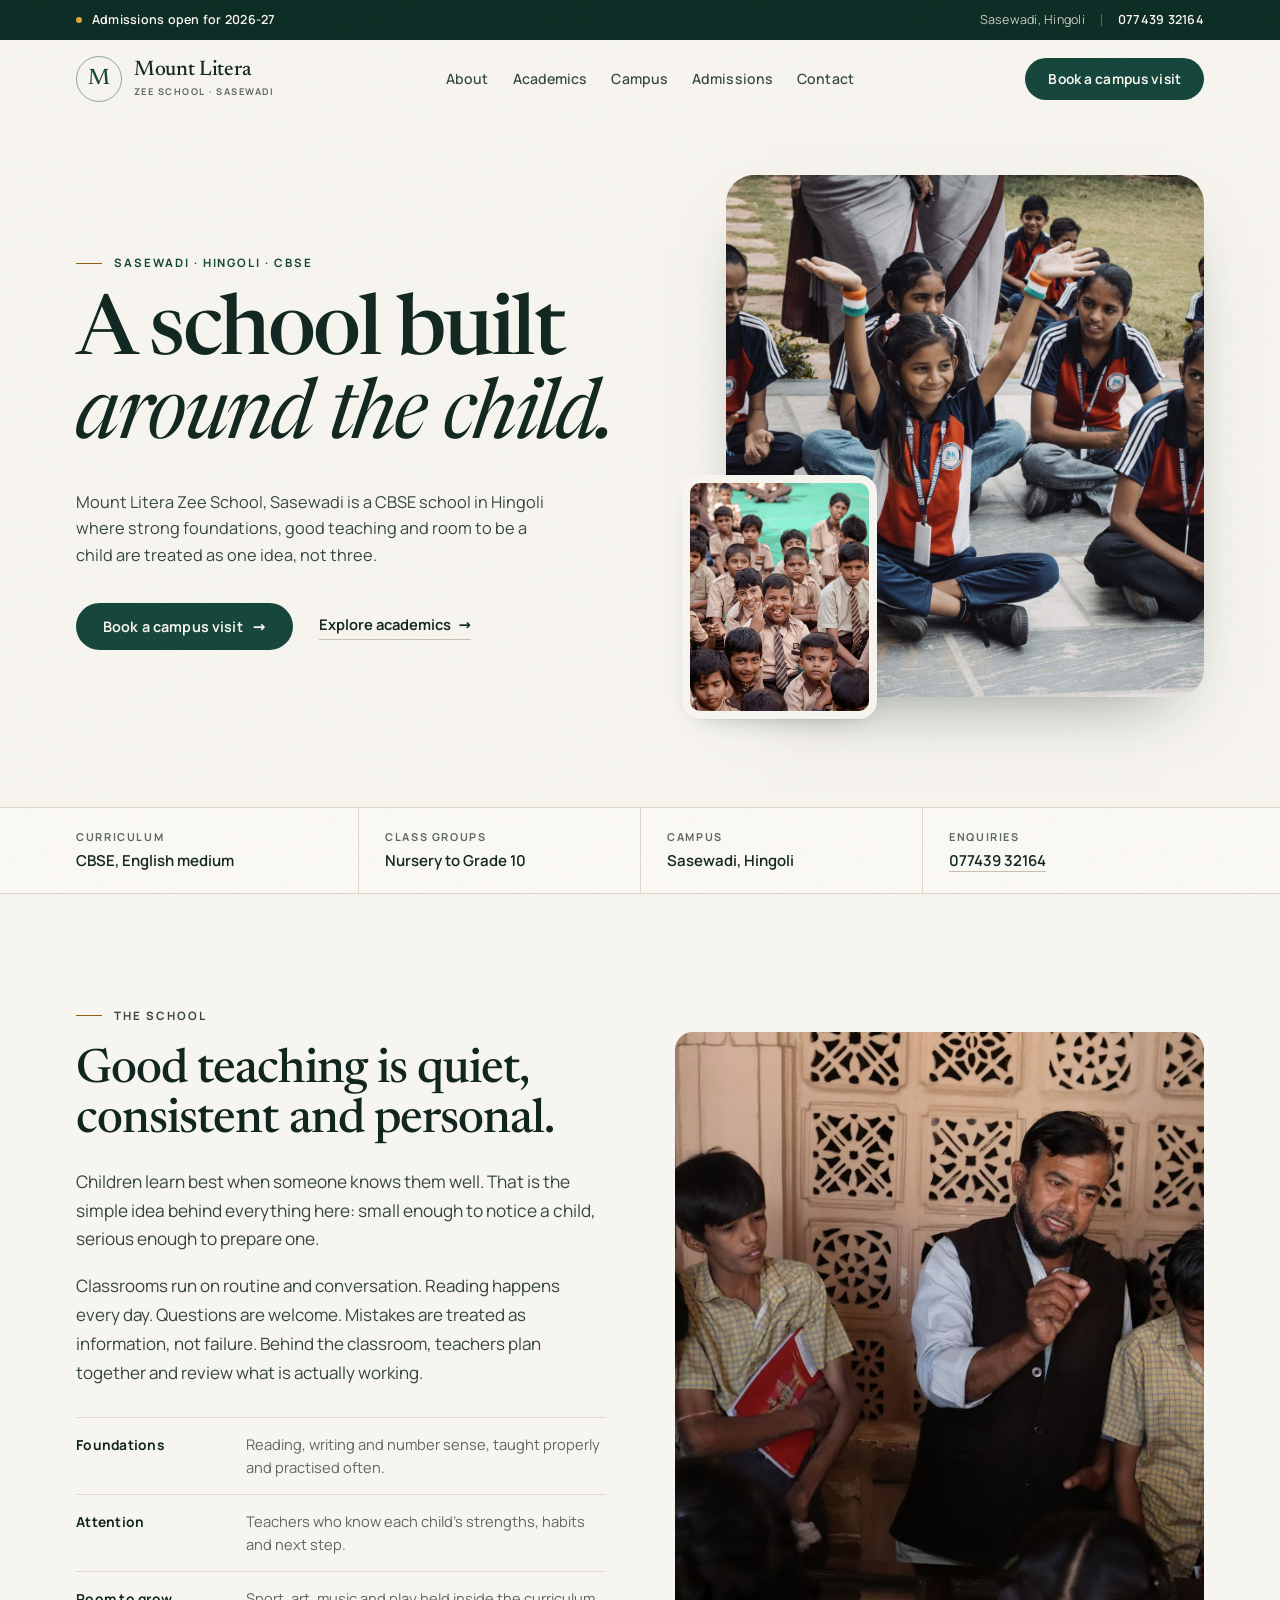
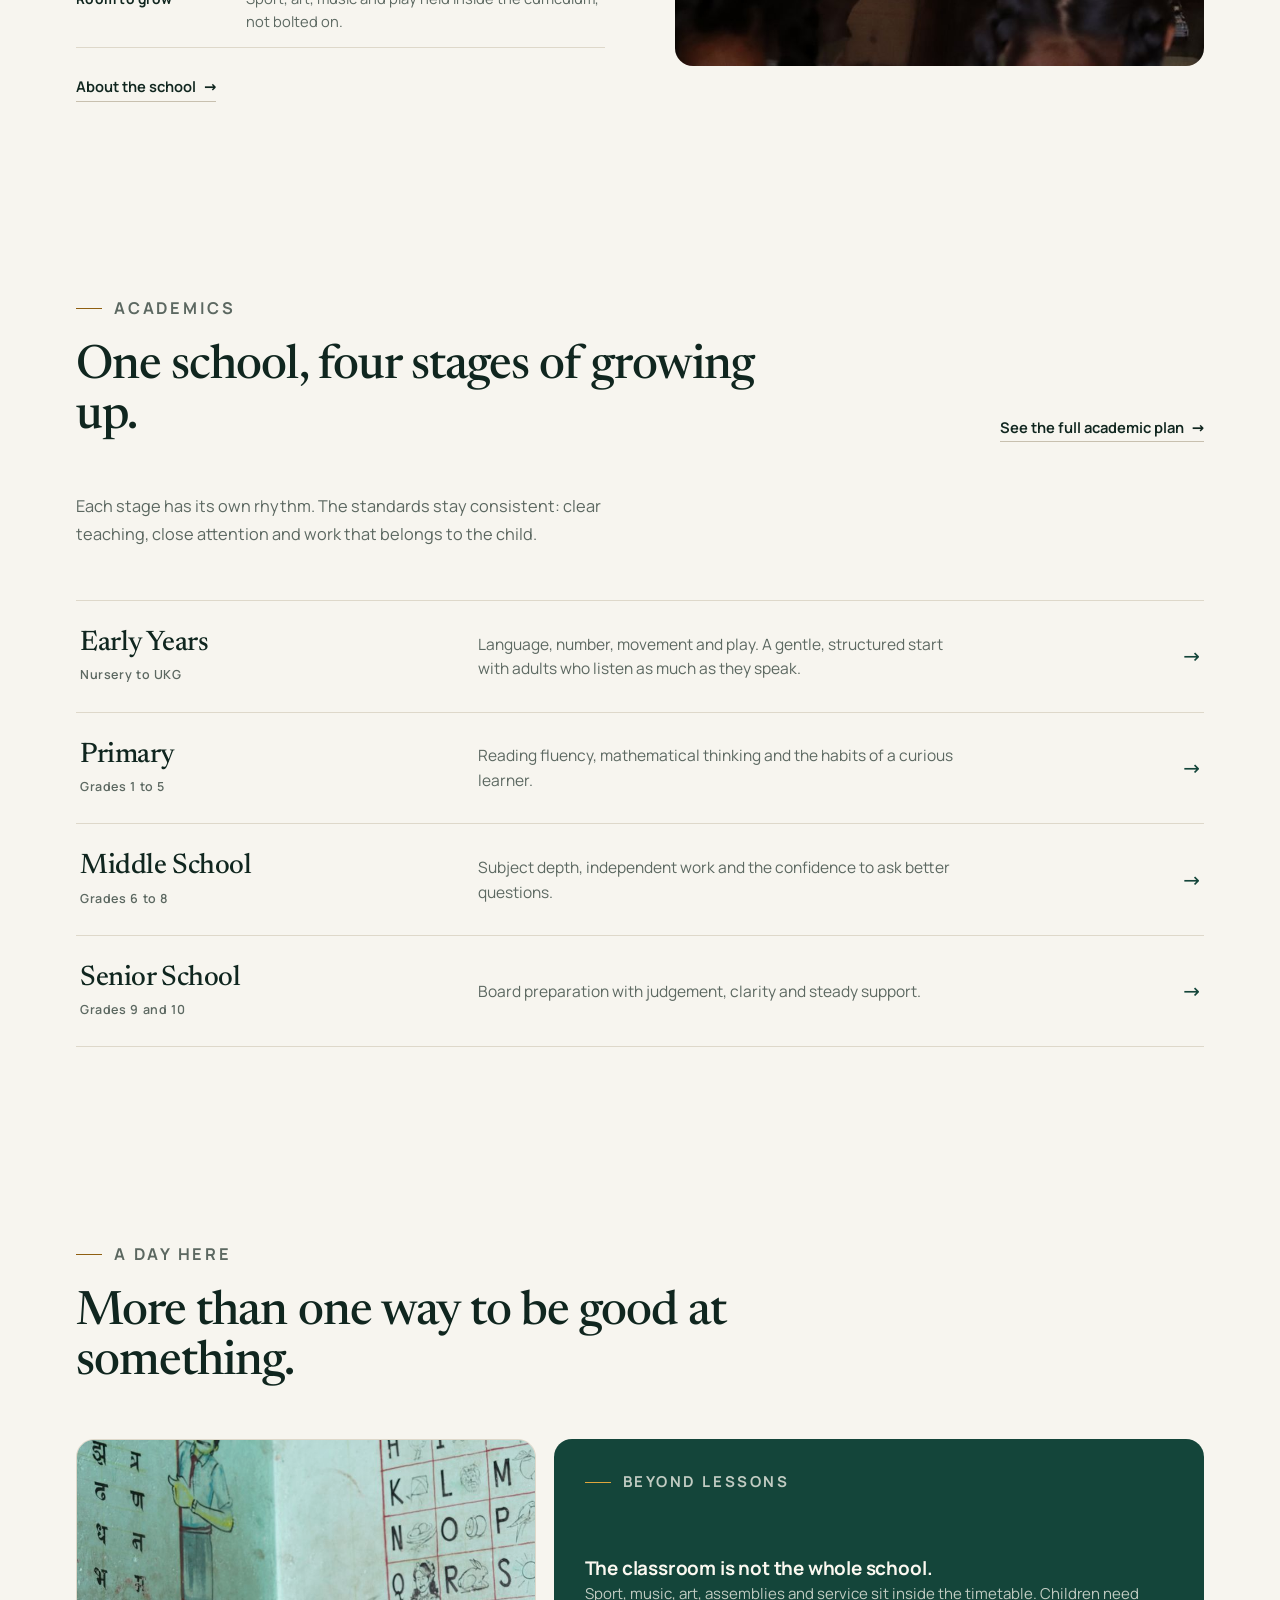
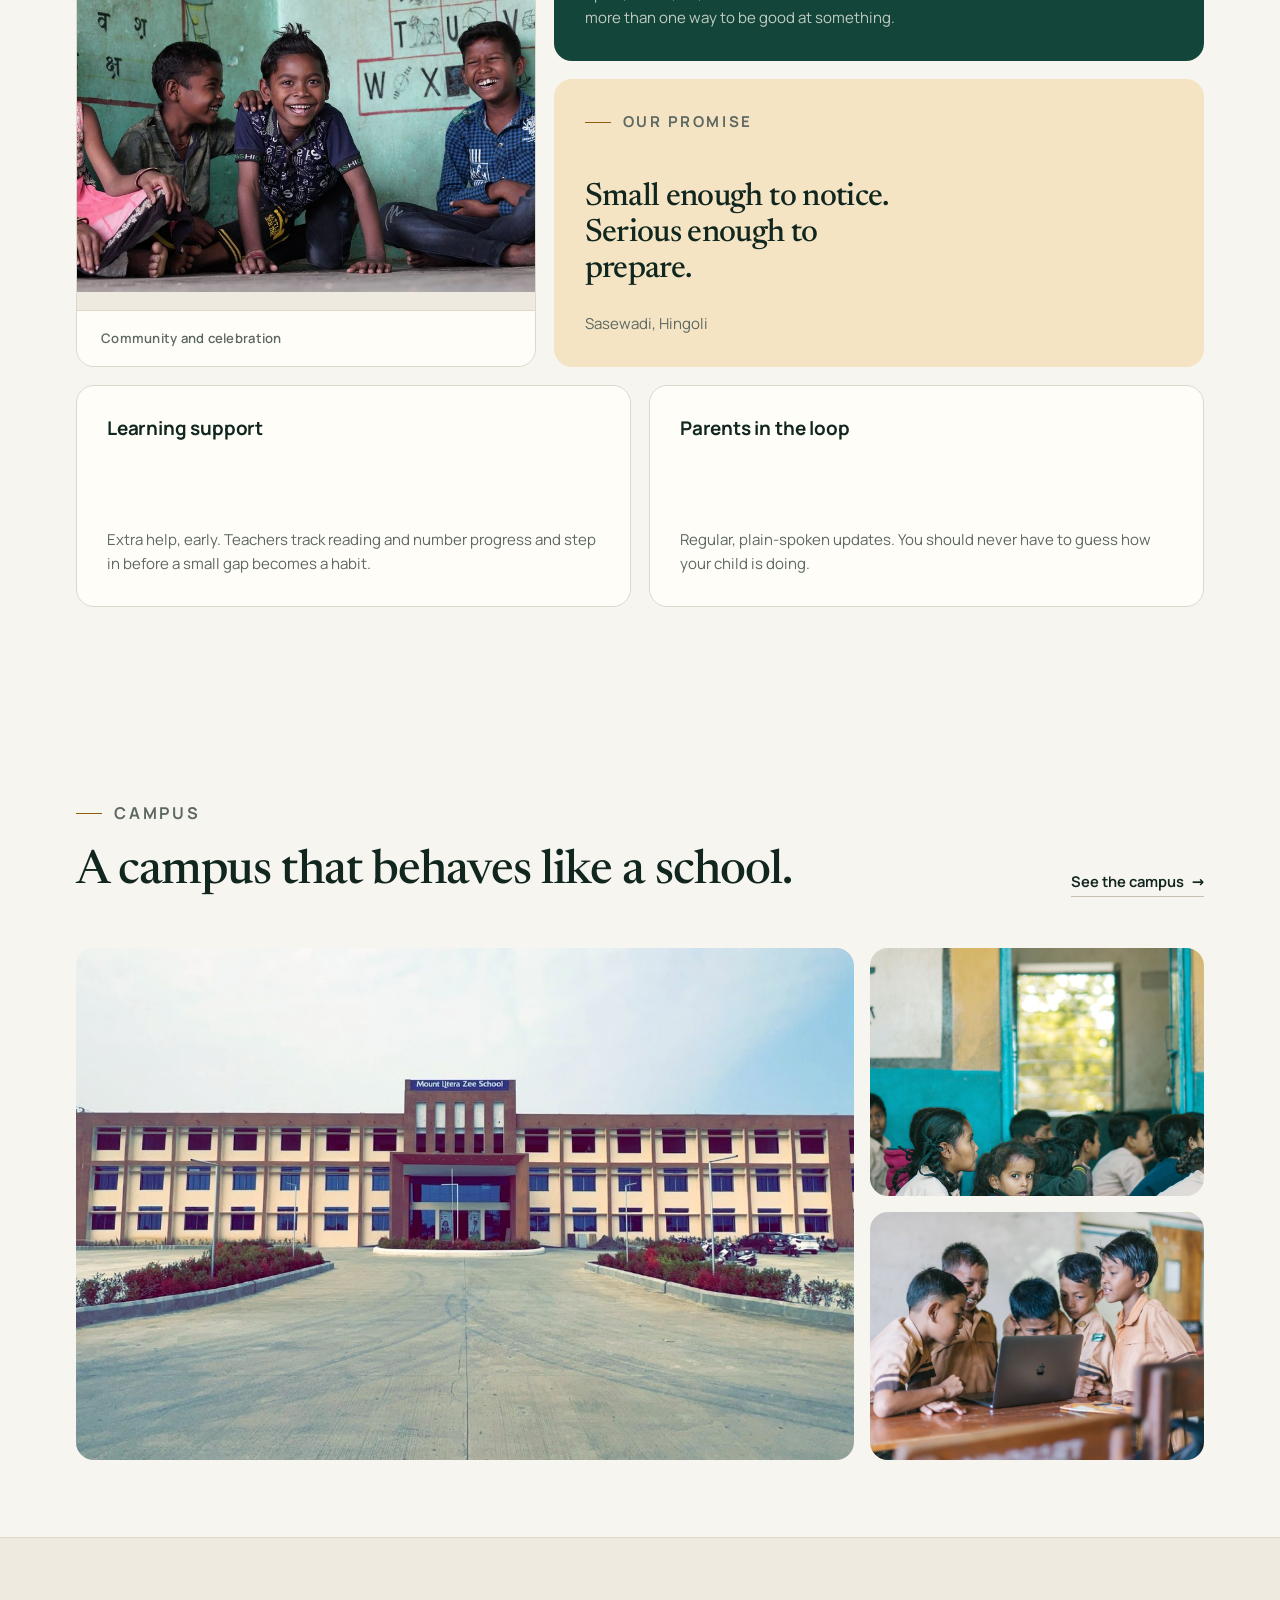
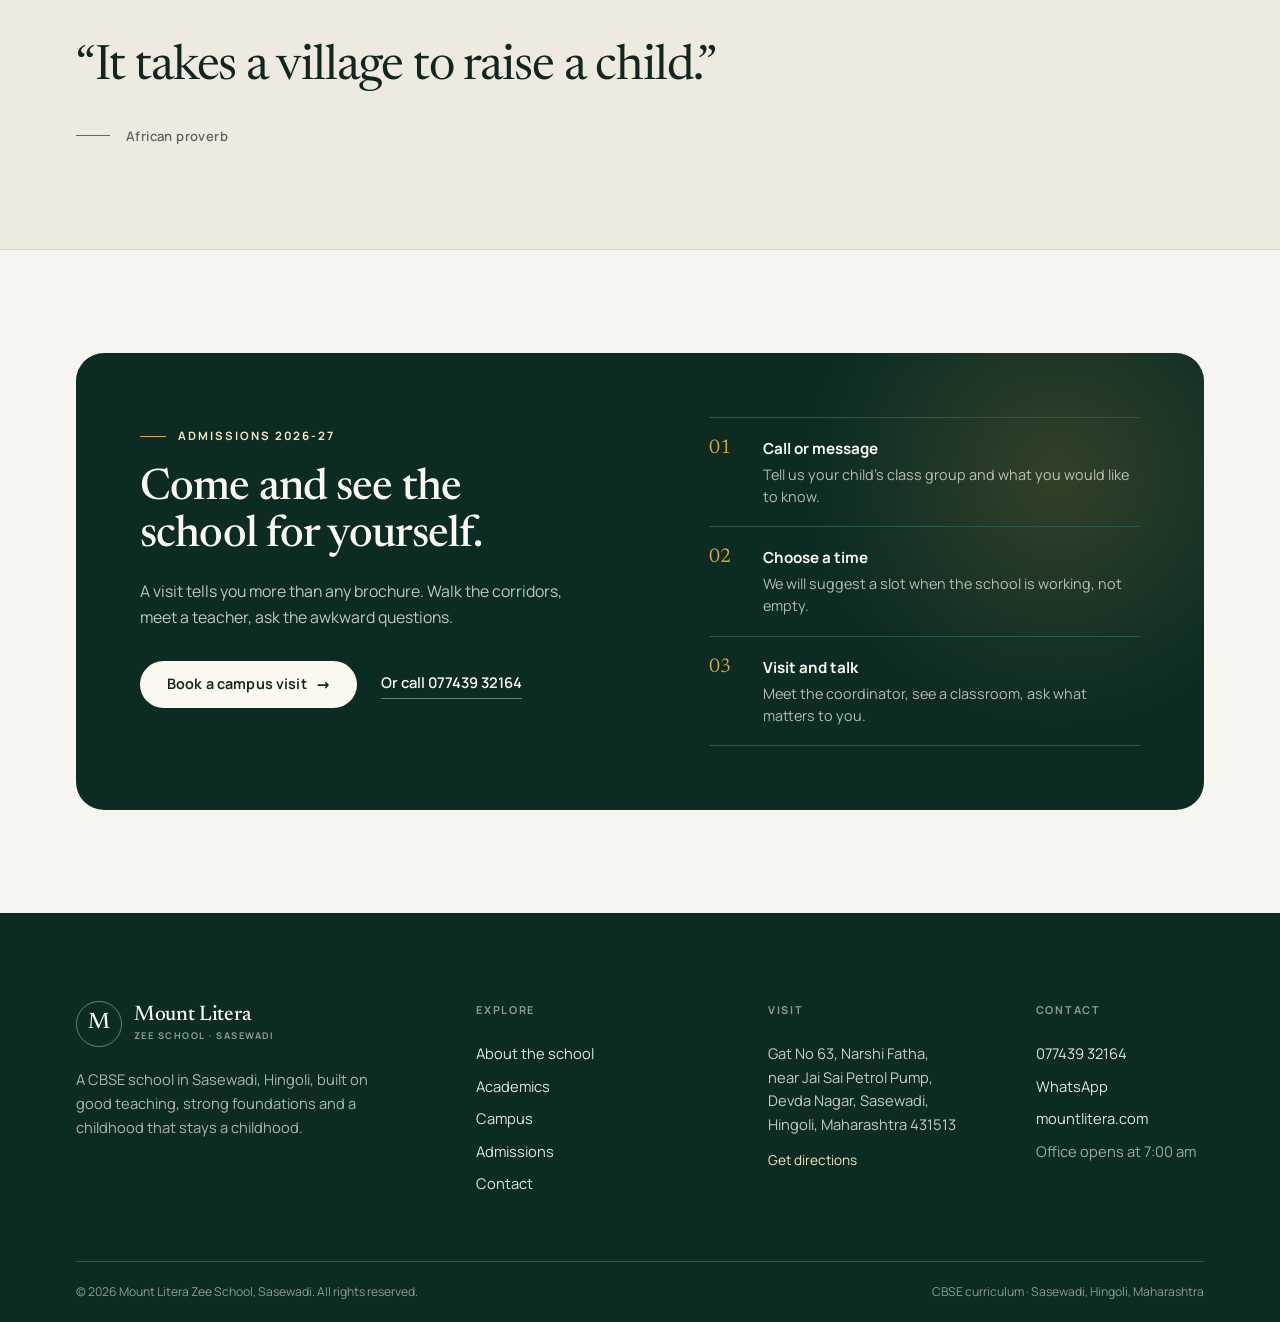
==== index.html @ 4c3ed689 "Mount Litera Zee School Sasewadi website" ====
<!DOCTYPE html>
<html lang="en">
<head>
  <meta charset="utf-8">
  <meta name="viewport" content="width=device-width, initial-scale=1">
  <title>Mount Litera Zee School, Sasewadi | CBSE School in Hingoli</title>
  <meta name="description" content="Mount Litera Zee School, Sasewadi is a CBSE school in Hingoli, Maharashtra. Strong foundations, thoughtful teaching and a childhood with room to breathe. Admissions open for 2026-27.">
  <meta name="theme-color" content="#14453a">
  <meta name="color-scheme" content="light">
  <meta property="og:type" content="website">
  <meta property="og:locale" content="en_IN">
  <meta property="og:title" content="Mount Litera Zee School, Sasewadi">
  <meta property="og:description" content="A CBSE school in Sasewadi, Hingoli. Strong foundations, thoughtful teaching and room to be a child.">
  <meta property="og:image" content="assets/img/why-girl.jpg">
  <link rel="icon" href="favicon.svg" type="image/svg+xml">
  <link rel="preload" href="assets/fonts/newsreader-roman.woff2" as="font" type="font/woff2" crossorigin>
  <link rel="preload" href="assets/fonts/manrope.woff2" as="font" type="font/woff2" crossorigin>
  <link rel="stylesheet" href="assets/css/styles.css">
  <script>document.documentElement.classList.add("js");</script>
  <script type="application/ld+json">
  {
    "@context": "https://schema.org",
    "@type": "School",
    "name": "Mount Litera Zee School, Sasewadi",
    "description": "A CBSE school in Sasewadi, Hingoli, Maharashtra, offering early years to Grade 10.",
    "url": "https://mountlitera.com",
    "telephone": "+91-77439-32164",
    "image": "assets/img/why-girl.jpg",
    "address": {
      "@type": "PostalAddress",
      "streetAddress": "Gat No 63, Narshi Fatha, near Jai Sai Petrol Pump, Devda Nagar, Mohalla Paltan, Siddharth Nagar",
      "addressLocality": "Sasewadi",
      "addressRegion": "Maharashtra",
      "postalCode": "431513",
      "addressCountry": "IN"
    },
    "areaServed": "Hingoli, Maharashtra",
    "sameAs": "https://mountlitera.com"
  }
  </script>
</head>
<body>
  <a class="skip-link" href="#main">Skip to content</a>

  <div class="topbar">
    <div class="container topbar__inner">
      <p class="topbar__note">Admissions open for 2026-27</p>
      <div class="topbar__links">
        <span>Sasewadi, Hingoli</span>
        <span class="topbar__sep" aria-hidden="true"></span>
        <a href="tel:+917743932164">077439 32164</a>
      </div>
    </div>
  </div>

  <div class="header-sentinel" aria-hidden="true"></div>

  <header class="site-header">
    <div class="container header__inner">
      <a class="brand" href="index.html" aria-label="Mount Litera Zee School, Sasewadi, home">
        <span class="brand__mark" aria-hidden="true">M</span>
        <span class="brand__text">
          <span class="brand__name">Mount Litera</span>
          <span class="brand__sub">Zee School · Sasewadi</span>
        </span>
      </a>

      <nav class="site-nav" id="site-nav" aria-label="Primary">
        <ul class="nav-list">
          <li><a class="nav-link" href="about.html">About</a></li>
          <li><a class="nav-link" href="academics.html">Academics</a></li>
          <li><a class="nav-link" href="campus.html">Campus</a></li>
          <li><a class="nav-link" href="admissions.html">Admissions</a></li>
          <li><a class="nav-link" href="contact.html">Contact</a></li>
        </ul>
        <div class="nav-extra">
          <p class="nav-extra__label">Admissions</p>
          <a class="nav-extra__phone" href="tel:+917743932164">077439 32164</a>
          <a class="btn btn--primary nav-extra__cta" href="admissions.html">Book a campus visit</a>
        </div>
      </nav>

      <div class="header__actions">
        <a class="btn btn--primary header__cta" href="admissions.html">Book a campus visit</a>
        <button class="nav-toggle" type="button" aria-expanded="false" aria-controls="site-nav" aria-label="Open menu">
          <span></span>
          <span></span>
        </button>
      </div>
    </div>
  </header>

  <main id="main">
    <section class="hero">
      <div class="container hero__grid">
        <div class="hero__copy">
          <p class="eyebrow">Sasewadi · Hingoli · CBSE</p>
          <h1 class="hero__title">A school built <em>around the child.</em></h1>
          <p class="hero__lede">Mount Litera Zee School, Sasewadi is a CBSE school in Hingoli where strong foundations, good teaching and room to be a child are treated as one idea, not three.</p>
          <div class="hero__actions">
            <a class="btn btn--primary" href="admissions.html">Book a campus visit <span class="arrow" aria-hidden="true">&#8594;</span></a>
            <a class="link-arrow" href="academics.html">Explore academics <span aria-hidden="true">&#8594;</span></a>
          </div>
        </div>

        <div class="hero__visual">
          <div class="hero__frame">
            <img src="assets/img/why-girl.jpg" width="1200" height="1200" alt="A young student smiling in a classroom" fetchpriority="high">
          </div>
          <div class="hero__inset">
            <img src="assets/img/hero-children.jpg" width="1400" height="2100" alt="Children working together at a table" fetchpriority="high">
          </div>
        </div>
      </div>
    </section>

    <section class="facts" aria-label="School at a glance">
      <div class="container">
        <div class="facts__grid">
          <div class="fact">
            <p class="fact__label">Curriculum</p>
            <p class="fact__value">CBSE, English medium</p>
          </div>
          <div class="fact">
            <p class="fact__label">Class groups</p>
            <p class="fact__value">Nursery to Grade 10</p>
          </div>
          <div class="fact">
            <p class="fact__label">Campus</p>
            <p class="fact__value">Sasewadi, Hingoli</p>
          </div>
          <div class="fact">
            <p class="fact__label">Enquiries</p>
            <p class="fact__value"><a href="tel:+917743932164">077439 32164</a></p>
          </div>
        </div>
      </div>
    </section>

    <section class="section">
      <div class="container split">
        <div class="split__body reveal">
          <p class="eyebrow">The school</p>
          <h2 class="h2">Good teaching is quiet, consistent and personal.</h2>
          <p class="lead">Children learn best when someone knows them well. That is the simple idea behind everything here: small enough to notice a child, serious enough to prepare one.</p>
          <p>Classrooms run on routine and conversation. Reading happens every day. Questions are welcome. Mistakes are treated as information, not failure. Behind the classroom, teachers plan together and review what is actually working.</p>

          <ul class="principles">
            <li>
              <span>Foundations</span>
              <p>Reading, writing and number sense, taught properly and practised often.</p>
            </li>
            <li>
              <span>Attention</span>
              <p>Teachers who know each child's strengths, habits and next step.</p>
            </li>
            <li>
              <span>Room to grow</span>
              <p>Sport, art, music and play held inside the curriculum, not bolted on.</p>
            </li>
          </ul>

          <a class="link-arrow" href="about.html">About the school <span aria-hidden="true">&#8594;</span></a>
        </div>

        <figure class="media media--tall reveal" style="--reveal-delay:100ms">
          <img src="assets/img/about-teacher.jpg" width="1400" height="933" alt="A teacher guiding a group of young children" loading="lazy">
        </figure>
      </div>
    </section>

    <section class="section section--tight">
      <div class="container">
        <div class="section-head section-head--row reveal">
          <div>
            <p class="eyebrow">Academics</p>
            <h2 class="h2">One school, four stages of growing up.</h2>
          </div>
          <a class="link-arrow" href="academics.html">See the full academic plan <span aria-hidden="true">&#8594;</span></a>
        </div>

        <div class="section-head reveal">
          <p>Each stage has its own rhythm. The standards stay consistent: clear teaching, close attention and work that belongs to the child.</p>
        </div>

        <div class="programmes">
          <a class="programme reveal" href="academics.html#early-years">
            <div class="programme__head">
              <h3>Early Years</h3>
              <p class="programme__meta">Nursery to UKG</p>
            </div>
            <p class="programme__desc">Language, number, movement and play. A gentle, structured start with adults who listen as much as they speak.</p>
            <span class="programme__arrow" aria-hidden="true">&#8594;</span>
          </a>

          <a class="programme reveal" href="academics.html#primary">
            <div class="programme__head">
              <h3>Primary</h3>
              <p class="programme__meta">Grades 1 to 5</p>
            </div>
            <p class="programme__desc">Reading fluency, mathematical thinking and the habits of a curious learner.</p>
            <span class="programme__arrow" aria-hidden="true">&#8594;</span>
          </a>

          <a class="programme reveal" href="academics.html#middle">
            <div class="programme__head">
              <h3>Middle School</h3>
              <p class="programme__meta">Grades 6 to 8</p>
            </div>
            <p class="programme__desc">Subject depth, independent work and the confidence to ask better questions.</p>
            <span class="programme__arrow" aria-hidden="true">&#8594;</span>
          </a>

          <a class="programme reveal" href="academics.html#senior">
            <div class="programme__head">
              <h3>Senior School</h3>
              <p class="programme__meta">Grades 9 and 10</p>
            </div>
            <p class="programme__desc">Board preparation with judgement, clarity and steady support.</p>
            <span class="programme__arrow" aria-hidden="true">&#8594;</span>
          </a>
        </div>
      </div>
    </section>

    <section class="section">
      <div class="container">
        <div class="section-head section-head--row reveal">
          <div>
            <p class="eyebrow">A day here</p>
            <h2 class="h2">More than one way to be good at something.</h2>
          </div>
        </div>

        <div class="bento">
          <figure class="bento__tile bento__tile--image reveal">
            <img src="assets/img/community.jpg" width="1200" height="800" alt="Children taking part in a school celebration" loading="lazy">
            <figcaption>Community and celebration</figcaption>
          </figure>

          <div class="bento__tile bento__tile--dark reveal" style="--reveal-delay:80ms">
            <p class="eyebrow eyebrow--light">Beyond lessons</p>
            <div>
              <h3>The classroom is not the whole school.</h3>
              <p>Sport, music, art, assemblies and service sit inside the timetable. Children need more than one way to be good at something.</p>
            </div>
          </div>

          <div class="bento__tile bento__tile--accent reveal">
            <p class="eyebrow">Our promise</p>
            <p class="bento__statement">Small enough to notice. Serious enough to prepare.</p>
            <p class="muted">Sasewadi, Hingoli</p>
          </div>

          <div class="bento__tile bento__tile--half reveal">
            <h3>Learning support</h3>
            <p>Extra help, early. Teachers track reading and number progress and step in before a small gap becomes a habit.</p>
          </div>

          <div class="bento__tile bento__tile--half reveal" style="--reveal-delay:80ms">
            <h3>Parents in the loop</h3>
            <p>Regular, plain-spoken updates. You should never have to guess how your child is doing.</p>
          </div>
        </div>
      </div>
    </section>

    <section class="section section--tight">
      <div class="container">
        <div class="section-head section-head--row reveal">
          <div>
            <p class="eyebrow">Campus</p>
            <h2 class="h2">A campus that behaves like a school.</h2>
          </div>
          <a class="link-arrow" href="campus.html">See the campus <span aria-hidden="true">&#8594;</span></a>
        </div>

        <div class="campus-grid reveal">
          <figure class="campus-grid__main">
            <img src="assets/img/school-building.jpg" width="1600" height="780" alt="The Mount Litera Zee School building and buses in Sasewadi" loading="lazy" style="object-position: 50% 42%">
          </figure>
          <div class="campus-grid__side">
            <figure>
              <img src="assets/img/early-years.jpg" width="1200" height="1800" alt="Young children playing with building blocks" loading="lazy">
            </figure>
            <figure>
              <img src="assets/img/campus-digital.jpg" width="1000" height="698" alt="A student working at a computer in a classroom" loading="lazy">
            </figure>
          </div>
        </div>
      </div>
    </section>

    <section class="quote-band">
      <div class="container reveal">
        <blockquote>
          <p>It takes a village to raise a child.</p>
          <footer>African proverb</footer>
        </blockquote>
      </div>
    </section>

    <section class="section">
      <div class="container">
        <div class="cta-panel reveal">
          <div class="cta-panel__copy">
            <p class="eyebrow eyebrow--light">Admissions 2026-27</p>
            <h2>Come and see the school for yourself.</h2>
            <p>A visit tells you more than any brochure. Walk the corridors, meet a teacher, ask the awkward questions.</p>
            <div class="cta-panel__actions">
              <a class="btn btn--light" href="admissions.html">Book a campus visit <span class="arrow" aria-hidden="true">&#8594;</span></a>
              <a class="cta-phone" href="tel:+917743932164">Or call 077439 32164</a>
            </div>
          </div>

          <ol class="cta-steps">
            <li>
              <span class="cta-steps__num" aria-hidden="true">01</span>
              <div>
                <span class="cta-steps__title">Call or message</span>
                <p>Tell us your child's class group and what you would like to know.</p>
              </div>
            </li>
            <li>
              <span class="cta-steps__num" aria-hidden="true">02</span>
              <div>
                <span class="cta-steps__title">Choose a time</span>
                <p>We will suggest a slot when the school is working, not empty.</p>
              </div>
            </li>
            <li>
              <span class="cta-steps__num" aria-hidden="true">03</span>
              <div>
                <span class="cta-steps__title">Visit and talk</span>
                <p>Meet the coordinator, see a classroom, ask what matters to you.</p>
              </div>
            </li>
          </ol>
        </div>
      </div>
    </section>
  </main>

  <footer class="site-footer">
    <div class="container">
      <div class="footer__grid">
        <div class="footer__brand">
          <a class="brand" href="index.html" aria-label="Mount Litera Zee School, Sasewadi, home">
            <span class="brand__mark" aria-hidden="true">M</span>
            <span class="brand__text">
              <span class="brand__name">Mount Litera</span>
              <span class="brand__sub">Zee School · Sasewadi</span>
            </span>
          </a>
          <p>A CBSE school in Sasewadi, Hingoli, built on good teaching, strong foundations and a childhood that stays a childhood.</p>
        </div>

        <div class="footer__col">
          <h2 class="footer__title">Explore</h2>
          <a href="about.html">About the school</a>
          <a href="academics.html">Academics</a>
          <a href="campus.html">Campus</a>
          <a href="admissions.html">Admissions</a>
          <a href="contact.html">Contact</a>
        </div>

        <div class="footer__col">
          <h2 class="footer__title">Visit</h2>
          <address>Gat No 63, Narshi Fatha,<br>near Jai Sai Petrol Pump,<br>Devda Nagar, Sasewadi,<br>Hingoli, Maharashtra 431513</address>
          <a class="footer__address-link" href="https://www.google.com/maps/dir/?api=1&amp;destination=Mount+Litera+Zee+School+Sasewadi+Hingoli" target="_blank" rel="noopener">Get directions</a>
        </div>

        <div class="footer__col">
          <h2 class="footer__title">Contact</h2>
          <a href="tel:+917743932164">077439 32164</a>
          <a href="https://wa.me/917743932164" target="_blank" rel="noopener">WhatsApp</a>
          <a href="https://mountlitera.com" target="_blank" rel="noopener">mountlitera.com</a>
          <p>Office opens at 7:00 am</p>
        </div>
      </div>

      <div class="footer__bottom">
        <p>&copy; <span data-year>2026</span> Mount Litera Zee School, Sasewadi. All rights reserved.</p>
        <p>CBSE curriculum · Sasewadi, Hingoli, Maharashtra</p>
      </div>
    </div>
  </footer>

  <script src="assets/js/main.js" defer></script>
</body>
</html>
---- assets/css/styles.css ----
/* ==========================================================================
   Mount Litera Zee School, Sasewadi
   Editorial academic design system
   --------------------------------------------------------------------------
   Radius scale: cards 18px, large panels 28px, inputs 12px, buttons pill.
   One accent: marigold. One theme: warm paper light.
   ========================================================================== */

@font-face {
  font-family: "Newsreader";
  src: url("../fonts/newsreader-roman.woff2") format("woff2");
  font-weight: 300 700;
  font-style: normal;
  font-display: swap;
}

@font-face {
  font-family: "Newsreader";
  src: url("../fonts/newsreader-italic.woff2") format("woff2");
  font-weight: 300 600;
  font-style: italic;
  font-display: swap;
}

@font-face {
  font-family: "Manrope";
  src: url("../fonts/manrope.woff2") format("woff2");
  font-weight: 300 800;
  font-style: normal;
  font-display: swap;
}

/* --------------------------------------------------------------------------
   Tokens
   -------------------------------------------------------------------------- */

:root {
  --paper: #f7f5ef;
  --paper-2: #efeae0;
  --surface: #fffdf8;
  --cream: #fbf8f0;

  --ink: #10261f;
  --ink-2: #34463f;
  --muted: #5c6861;

  --green: #14453a;
  --green-deep: #0b2b23;
  --green-line: #2b574b;

  --accent: #e0a63c;
  --accent-deep: #8f5f11;
  --accent-soft: #f4e4c3;

  --line: #ded8ca;
  --line-strong: #c8c0af;

  --radius: 18px;
  --radius-lg: 28px;
  --radius-sm: 12px;

  --max: 1240px;
  --gutter: clamp(20px, 4.6vw, 56px);

  --shadow-sm: 0 1px 2px rgba(16, 38, 31, 0.05), 0 10px 28px -18px rgba(16, 38, 31, 0.4);
  --shadow-md: 0 30px 70px -38px rgba(16, 38, 31, 0.55);

  --ease: cubic-bezier(0.16, 1, 0.3, 1);
  --font-display: "Newsreader", Georgia, "Times New Roman", serif;
  --font-sans: "Manrope", "Segoe UI", system-ui, -apple-system, sans-serif;
}

/* --------------------------------------------------------------------------
   Base
   -------------------------------------------------------------------------- */

*,
*::before,
*::after {
  box-sizing: border-box;
}

html {
  scroll-behavior: smooth;
  -webkit-text-size-adjust: 100%;
}

body {
  margin: 0;
  background: var(--paper);
  color: var(--ink);
  font-family: var(--font-sans);
  font-size: 1.0625rem;
  font-weight: 400;
  line-height: 1.7;
  -webkit-font-smoothing: antialiased;
  text-rendering: optimizeLegibility;
}

body::after {
  content: "";
  position: fixed;
  inset: 0;
  z-index: 200;
  pointer-events: none;
  opacity: 0.035;
  background-image: url("data:image/svg+xml,%3Csvg xmlns='http://www.w3.org/2000/svg' width='180' height='180'%3E%3Cfilter id='n'%3E%3CfeTurbulence type='fractalNoise' baseFrequency='0.82' numOctaves='3' stitchTiles='stitch'/%3E%3C/filter%3E%3Crect width='100%25' height='100%25' filter='url(%23n)'/%3E%3C/svg%3E");
}

img {
  display: block;
  max-width: 100%;
  height: auto;
}

a {
  color: inherit;
  text-decoration: none;
}

button,
input,
select,
textarea {
  font: inherit;
  color: inherit;
}

button {
  cursor: pointer;
}

h1,
h2,
h3,
h4,
p,
figure,
blockquote,
dl,
dd {
  margin: 0;
}

ul,
ol {
  margin: 0;
  padding: 0;
}

ul {
  list-style: none;
}

address {
  font-style: normal;
}

::selection {
  background: var(--accent);
  color: var(--ink);
}

:focus-visible {
  outline: 2px solid var(--accent-deep);
  outline-offset: 3px;
  border-radius: 2px;
}

.skip-link {
  position: fixed;
  top: 12px;
  left: 12px;
  z-index: 300;
  transform: translateY(-200%);
  padding: 12px 18px;
  border-radius: 999px;
  background: var(--ink);
  color: var(--cream);
  font-size: 0.9rem;
  font-weight: 600;
}

.skip-link:focus {
  transform: translateY(0);
}

.sr-only {
  position: absolute;
  width: 1px;
  height: 1px;
  padding: 0;
  margin: -1px;
  overflow: hidden;
  clip: rect(0, 0, 0, 0);
  white-space: nowrap;
  border: 0;
}

/* --------------------------------------------------------------------------
   Layout
   -------------------------------------------------------------------------- */

.container {
  width: 100%;
  max-width: var(--max);
  margin-inline: auto;
  padding-inline: var(--gutter);
}

.section {
  padding-block: clamp(64px, 8vw, 112px);
}

.section--tight {
  padding-block: clamp(48px, 6vw, 84px);
}

.section--topless {
  padding-top: 0;
}

.rule {
  border: 0;
  border-top: 1px solid var(--line);
  margin: 0;
}

/* --------------------------------------------------------------------------
   Type
   -------------------------------------------------------------------------- */

.eyebrow {
  display: inline-flex;
  align-items: center;
  gap: 12px;
  margin-bottom: 22px;
  color: var(--green);
  font-size: 0.72rem;
  font-weight: 700;
  letter-spacing: 0.17em;
  line-height: 1.4;
  text-transform: uppercase;
}

.eyebrow::before {
  content: "";
  width: 26px;
  height: 1px;
  background: var(--accent-deep);
}

.eyebrow--light {
  color: var(--accent-soft);
}

.eyebrow--light::before {
  background: var(--accent);
}

.h2,
.section-head h2 {
  font-family: var(--font-display);
  font-size: clamp(2.1rem, 3.7vw, 3.3rem);
  font-weight: 500;
  letter-spacing: -0.02em;
  line-height: 1.06;
}

.section-head {
  max-width: 760px;
  margin-bottom: clamp(32px, 4vw, 52px);
}

.section-head p {
  margin-top: 16px;
  max-width: 58ch;
  color: var(--muted);
  font-size: 1.02rem;
}

.section-head--row {
  display: flex;
  align-items: flex-end;
  justify-content: space-between;
  gap: 32px;
  max-width: none;
}

.section-head--row > div {
  max-width: 720px;
}

.lead {
  color: var(--ink-2);
  font-size: clamp(1.06rem, 1.35vw, 1.18rem);
  line-height: 1.65;
}

.muted {
  color: var(--muted);
}

.prose p + p {
  margin-top: 18px;
}

.prose {
  max-width: 66ch;
  color: var(--ink-2);
}

.prose strong {
  color: var(--ink);
}

/* --------------------------------------------------------------------------
   Buttons and links
   -------------------------------------------------------------------------- */

.btn {
  display: inline-flex;
  align-items: center;
  justify-content: center;
  gap: 10px;
  padding: 15px 26px;
  border: 1px solid transparent;
  border-radius: 999px;
  background: transparent;
  font-size: 0.9rem;
  font-weight: 650;
  line-height: 1;
  letter-spacing: 0.01em;
  white-space: nowrap;
  transition: background-color 0.25s var(--ease), color 0.25s var(--ease),
    border-color 0.25s var(--ease), transform 0.25s var(--ease);
}

.btn .arrow {
  display: inline-block;
  font-size: 1.05em;
  line-height: 1;
  transition: transform 0.3s var(--ease);
}

.btn:hover .arrow {
  transform: translateX(4px);
}

.btn--primary {
  background: var(--green);
  color: var(--cream);
}

.btn--primary:hover {
  background: var(--green-deep);
  transform: translateY(-2px);
}

.btn--primary:active {
  transform: translateY(0) scale(0.985);
}

.btn--light {
  background: var(--cream);
  color: var(--ink);
}

.btn--light:hover {
  background: var(--accent-soft);
  transform: translateY(-2px);
}

.btn--outline {
  border-color: var(--line-strong);
  color: var(--ink);
}

.btn--outline:hover {
  border-color: var(--green);
  background: rgba(20, 69, 58, 0.04);
}

.link-arrow {
  display: inline-flex;
  align-items: center;
  gap: 8px;
  padding-bottom: 4px;
  border-bottom: 1px solid var(--line-strong);
  color: var(--ink);
  font-size: 0.92rem;
  font-weight: 650;
  line-height: 1.4;
  transition: border-color 0.25s var(--ease), color 0.25s var(--ease);
}

.link-arrow span {
  transition: transform 0.3s var(--ease);
}

.link-arrow:hover {
  border-color: var(--green);
  color: var(--green);
}

.link-arrow:hover span {
  transform: translateX(4px);
}

.link-arrow--light {
  border-color: rgba(251, 248, 240, 0.35);
  color: var(--cream);
}

.link-arrow--light:hover {
  border-color: var(--accent);
  color: var(--cream);
}

/* --------------------------------------------------------------------------
   Top bar
   -------------------------------------------------------------------------- */

.topbar {
  background: var(--green-deep);
  color: var(--cream);
  font-size: 0.78rem;
  letter-spacing: 0.02em;
}

.topbar__inner {
  display: flex;
  align-items: center;
  justify-content: space-between;
  gap: 24px;
  min-height: 40px;
}

.topbar__note {
  display: flex;
  align-items: center;
  gap: 10px;
  font-weight: 600;
}

.topbar__note::before {
  content: "";
  width: 6px;
  height: 6px;
  border-radius: 50%;
  background: var(--accent);
}

.topbar__links {
  display: flex;
  align-items: center;
  gap: 16px;
  color: rgba(251, 248, 240, 0.78);
}

.topbar__links a {
  color: var(--cream);
  font-weight: 600;
  transition: color 0.2s;
}

.topbar__links a:hover {
  color: var(--accent);
}

.topbar__sep {
  width: 1px;
  height: 12px;
  background: rgba(251, 248, 240, 0.3);
}

/* --------------------------------------------------------------------------
   Header and navigation
   -------------------------------------------------------------------------- */

.site-header {
  position: sticky;
  top: 0;
  z-index: 60;
  background: var(--paper);
  border-bottom: 1px solid transparent;
  transition: border-color 0.3s var(--ease), background-color 0.3s var(--ease);
}

.site-header.is-scrolled {
  border-bottom-color: var(--line);
  background: var(--paper);
}

.header__inner {
  display: flex;
  align-items: center;
  justify-content: space-between;
  gap: 24px;
  min-height: 78px;
}

.brand {
  display: inline-flex;
  align-items: center;
  gap: 12px;
  flex-shrink: 0;
}

.brand__mark {
  display: grid;
  place-items: center;
  width: 46px;
  height: 46px;
  border: 1px solid rgba(20, 69, 58, 0.45);
  border-radius: 50%;
  color: var(--green);
  font-family: var(--font-display);
  font-size: 1.4rem;
  font-weight: 500;
  line-height: 1;
  transition: background-color 0.25s var(--ease), color 0.25s var(--ease),
    border-color 0.25s var(--ease);
}

.brand:hover .brand__mark {
  border-color: var(--green);
  background: var(--green);
  color: var(--cream);
}

.brand__text {
  display: flex;
  flex-direction: column;
  gap: 3px;
}

.brand__name {
  font-family: var(--font-display);
  font-size: 1.32rem;
  font-weight: 500;
  letter-spacing: -0.015em;
  line-height: 1;
}

.brand__sub {
  color: var(--muted);
  font-size: 0.58rem;
  font-weight: 700;
  letter-spacing: 0.16em;
  line-height: 1.4;
  text-transform: uppercase;
}

.header__actions {
  display: flex;
  align-items: center;
  gap: 14px;
}

.header__cta {
  padding: 13px 22px;
  font-size: 0.86rem;
}

.nav-list {
  display: flex;
  align-items: center;
  gap: clamp(14px, 1.9vw, 26px);
}

.nav-link {
  position: relative;
  display: inline-block;
  padding-block: 8px;
  color: var(--ink-2);
  font-size: 0.88rem;
  font-weight: 550;
  letter-spacing: 0.005em;
  transition: color 0.2s;
}

.nav-link::after {
  content: "";
  position: absolute;
  left: 0;
  bottom: 2px;
  width: 100%;
  height: 1px;
  background: var(--accent-deep);
  transform: scaleX(0);
  transform-origin: left;
  transition: transform 0.35s var(--ease);
}

.nav-link:hover,
.nav-link[aria-current="page"] {
  color: var(--ink);
}

.nav-link:hover::after,
.nav-link[aria-current="page"]::after {
  transform: scaleX(1);
}

.nav-extra {
  display: none;
}

.nav-toggle {
  display: none;
  position: relative;
  z-index: 3;
  width: 46px;
  height: 46px;
  padding: 0;
  border: 1px solid var(--line-strong);
  border-radius: 50%;
  background: var(--paper);
}

.nav-toggle span {
  position: absolute;
  left: 12px;
  width: 20px;
  height: 1.5px;
  background: var(--ink);
  transition: transform 0.3s var(--ease), top 0.3s var(--ease);
}

.nav-toggle span:nth-child(1) {
  top: 19px;
}

.nav-toggle span:nth-child(2) {
  top: 25px;
}

.nav-toggle[aria-expanded="true"] span:nth-child(1) {
  top: 22px;
  transform: rotate(45deg);
}

.nav-toggle[aria-expanded="true"] span:nth-child(2) {
  top: 22px;
  transform: rotate(-45deg);
}

.header-sentinel {
  height: 1px;
  margin-bottom: -1px;
}

/* Mobile menu panel */
@media (max-width: 980px) {
  .site-nav {
    position: fixed;
    inset: 0;
    z-index: 2;
    display: flex;
    flex-direction: column;
    justify-content: space-between;
    padding: 104px var(--gutter) 36px;
    background: var(--paper);
    overflow-y: auto;
    visibility: hidden;
    transform: translateY(-16px);
    opacity: 0;
    transition: opacity 0.3s var(--ease), transform 0.4s var(--ease),
      visibility 0.3s;
  }

  .site-nav.is-open {
    visibility: visible;
    transform: none;
    opacity: 1;
  }

  .nav-list {
    flex-direction: column;
    align-items: flex-start;
    gap: 0;
  }

  .nav-list li {
    width: 100%;
    border-bottom: 1px solid var(--line);
  }

  .nav-link {
    display: block;
    padding: 16px 0;
    font-family: var(--font-display);
    font-size: clamp(1.7rem, 7vw, 2.2rem);
    font-weight: 500;
    letter-spacing: -0.01em;
    line-height: 1.15;
  }

  .nav-link::after {
    display: none;
  }

  .nav-extra {
    display: flex;
    flex-direction: column;
    align-items: flex-start;
    gap: 10px;
    padding-top: 32px;
  }

  .nav-extra__label {
    color: var(--muted);
    font-size: 0.72rem;
    font-weight: 700;
    letter-spacing: 0.16em;
    text-transform: uppercase;
  }

  .nav-extra__phone {
    font-family: var(--font-display);
    font-size: 1.7rem;
    font-weight: 500;
    line-height: 1.2;
  }

  .nav-extra__cta {
    margin-top: 10px;
  }

  .header__cta {
    display: none;
  }

  .nav-toggle {
    display: block;
  }

  body.nav-open {
    overflow: hidden;
  }
}

/* --------------------------------------------------------------------------
   Hero
   -------------------------------------------------------------------------- */

.hero {
  position: relative;
  padding-block: clamp(28px, 4.6vw, 56px) clamp(48px, 7vw, 88px);
}

.hero__grid {
  display: grid;
  grid-template-columns: minmax(0, 1.06fr) minmax(0, 0.94fr);
  align-items: center;
  gap: clamp(32px, 5vw, 72px);
}

.hero__copy {
  max-width: 640px;
}

.hero__title {
  font-family: var(--font-display);
  font-size: clamp(3.15rem, 6.5vw, 5.5rem);
  font-weight: 500;
  letter-spacing: -0.03em;
  line-height: 1.01;
  text-wrap: balance;
}

.hero__title em {
  display: block;
  font-weight: 400;
  padding-bottom: 0.04em;
}

.hero__lede {
  max-width: 47ch;
  margin-top: 24px;
  color: var(--ink-2);
  font-size: clamp(1.02rem, 1.25vw, 1.15rem);
  line-height: 1.65;
}

.hero__actions {
  display: flex;
  flex-wrap: wrap;
  align-items: center;
  gap: 18px 26px;
  margin-top: 34px;
}

.hero__visual {
  position: relative;
  padding: 0 0 22px 22px;
}

.hero__frame {
  height: clamp(430px, 58vh, 600px);
  overflow: hidden;
  border-radius: var(--radius-lg);
  background: var(--paper-2);
  box-shadow: var(--shadow-md);
}

.hero__frame img {
  width: 100%;
  height: 100%;
  object-fit: cover;
  object-position: 50% 32%;
  filter: saturate(0.95) contrast(1.02);
}

.hero__inset {
  position: absolute;
  left: -22px;
  bottom: 0;
  width: 39%;
  aspect-ratio: 4 / 5;
  overflow: hidden;
  border: 8px solid var(--paper);
  border-radius: var(--radius);
  background: var(--paper-2);
  box-shadow: var(--shadow-sm);
}

.hero__inset img {
  width: 100%;
  height: 100%;
  object-fit: cover;
  object-position: 50% 38%;
  filter: saturate(0.95) contrast(1.02);
}

/* --------------------------------------------------------------------------
   Fact band
   -------------------------------------------------------------------------- */

.facts {
  border-block: 1px solid var(--line);
  background: rgba(255, 253, 248, 0.45);
}

.facts__grid {
  display: grid;
  grid-template-columns: repeat(4, 1fr);
}

.fact {
  padding: 20px 26px;
  border-left: 1px solid var(--line);
}

.fact:first-child {
  border-left: 0;
  padding-left: 0;
}

.fact__label {
  margin-bottom: 4px;
  color: var(--muted);
  font-size: 0.68rem;
  font-weight: 700;
  letter-spacing: 0.15em;
  text-transform: uppercase;
}

.fact__value {
  font-size: 0.94rem;
  font-weight: 600;
  line-height: 1.5;
}

.fact__value a {
  border-bottom: 1px solid var(--line-strong);
  transition: border-color 0.2s;
}

.fact__value a:hover {
  border-color: var(--green);
}

/* --------------------------------------------------------------------------
   Split media sections
   -------------------------------------------------------------------------- */

.split {
  display: grid;
  grid-template-columns: minmax(0, 1fr) minmax(0, 1fr);
  align-items: center;
  gap: clamp(32px, 5.5vw, 76px);
}

.split__body {
  max-width: 560px;
}

.split__body .h2 {
  margin-bottom: 22px;
}

.split__body .lead + p {
  margin-top: 18px;
  color: var(--ink-2);
}

.split__body p {
  color: var(--ink-2);
}

.split__body .link-arrow {
  margin-top: 28px;
}

.media {
  overflow: hidden;
  border-radius: var(--radius);
  background: var(--paper-2);
}

.media img {
  width: 100%;
  height: 100%;
  object-fit: cover;
  filter: saturate(0.95) contrast(1.02);
}

.media--portrait img {
  aspect-ratio: 4 / 5;
}

.media--landscape img {
  aspect-ratio: 4 / 3;
}

.media--tall img {
  aspect-ratio: 5 / 6;
}

.principles {
  margin-top: 30px;
  border-top: 1px solid var(--line);
}

.principles li {
  display: grid;
  grid-template-columns: 150px 1fr;
  gap: 20px;
  padding: 15px 0;
  border-bottom: 1px solid var(--line);
}

.principles span {
  font-size: 0.86rem;
  font-weight: 700;
  letter-spacing: 0.02em;
}

.principles p {
  color: var(--muted);
  font-size: 0.92rem;
  line-height: 1.55;
}

/* --------------------------------------------------------------------------
   Programme list
   -------------------------------------------------------------------------- */

.programmes {
  border-top: 1px solid var(--line);
}

.programme {
  display: grid;
  grid-template-columns: minmax(210px, 0.85fr) minmax(0, 1.5fr) 40px;
  align-items: center;
  gap: 28px;
  padding: 26px 4px;
  border-bottom: 1px solid var(--line);
  transition: background-color 0.3s var(--ease), padding-left 0.3s var(--ease);
}

.programme:hover {
  background: rgba(255, 253, 248, 0.7);
  padding-left: 14px;
}

.programme__head h3 {
  font-family: var(--font-display);
  font-size: clamp(1.55rem, 2.2vw, 1.95rem);
  font-weight: 500;
  letter-spacing: -0.015em;
  line-height: 1.15;
}

.programme__meta {
  margin-top: 5px;
  color: var(--muted);
  font-size: 0.78rem;
  font-weight: 600;
  letter-spacing: 0.05em;
}

.programme__desc {
  max-width: 54ch;
  color: var(--muted);
  font-size: 0.97rem;
  line-height: 1.6;
}

.programme__arrow {
  justify-self: end;
  color: var(--green);
  font-size: 1.25rem;
  transition: transform 0.35s var(--ease);
}

.programme:hover .programme__arrow {
  transform: translateX(6px);
}

/* --------------------------------------------------------------------------
   Bento
   -------------------------------------------------------------------------- */

.bento {
  display: grid;
  grid-template-columns: repeat(12, 1fr);
  grid-auto-rows: minmax(222px, auto);
  gap: 18px;
}

.bento__tile {
  display: flex;
  flex-direction: column;
  justify-content: space-between;
  gap: 18px;
  padding: 30px;
  border: 1px solid var(--line);
  border-radius: var(--radius);
  background: var(--surface);
}

.bento__tile h3 {
  font-size: 1.18rem;
  font-weight: 700;
  letter-spacing: -0.01em;
  line-height: 1.35;
}

.bento__tile p {
  color: var(--muted);
  font-size: 0.94rem;
  line-height: 1.6;
}

.bento__tile--dark {
  grid-column: span 7;
  border-color: transparent;
  background: var(--green);
  color: var(--cream);
}

.bento__tile--dark p {
  color: rgba(251, 248, 240, 0.75);
}

.bento__tile--accent {
  grid-column: span 7;
  border-color: transparent;
  background: var(--accent-soft);
}

.bento__tile--accent .bento__statement {
  max-width: 18ch;
  color: var(--ink);
  font-family: var(--font-display);
  font-size: clamp(1.5rem, 2.5vw, 2.05rem);
  font-weight: 500;
  letter-spacing: -0.02em;
  line-height: 1.12;
}

.bento__tile--accent p + p {
  margin-top: 6px;
}

.bento__tile--half {
  grid-column: span 6;
}

.bento__tile--image {
  grid-column: span 5;
  grid-row: span 2;
  padding: 0;
  overflow: hidden;
  background: var(--paper-2);
}

.bento__tile--image img {
  flex: 1;
  width: 100%;
  min-height: 260px;
  object-fit: cover;
  object-position: 50% 35%;
  filter: saturate(0.95) contrast(1.02);
  transition: transform 0.9s var(--ease);
}

.bento__tile--image:hover img {
  transform: scale(1.025);
}

.bento__tile--image figcaption {
  padding: 16px 24px;
  background: var(--surface);
  border-top: 1px solid var(--line);
  color: var(--muted);
  font-size: 0.82rem;
  font-weight: 600;
  letter-spacing: 0.02em;
}

/* --------------------------------------------------------------------------
   Campus grid
   -------------------------------------------------------------------------- */

.campus-grid {
  display: grid;
  grid-template-columns: 1.4fr 0.6fr;
  grid-template-rows: 1fr;
  gap: 16px;
  height: clamp(360px, 40vw, 540px);
}

.campus-grid figure {
  height: 100%;
  min-height: 0;
  overflow: hidden;
  border-radius: var(--radius);
  background: var(--paper-2);
}

.campus-grid img {
  width: 100%;
  height: 100%;
  object-fit: cover;
  filter: saturate(0.95) contrast(1.02);
  transition: transform 0.9s var(--ease);
}

.campus-grid figure:hover img {
  transform: scale(1.025);
}

.campus-grid__main img {
  object-position: 50% 45%;
}

.campus-grid__side {
  display: grid;
  grid-template-rows: 1fr 1fr;
  min-height: 0;
  gap: 16px;
}

/* --------------------------------------------------------------------------
   Quote band
   -------------------------------------------------------------------------- */

.quote-band {
  padding-block: clamp(64px, 8vw, 104px);
  border-block: 1px solid var(--line);
  background: var(--paper-2);
}

.quote-band blockquote {
  max-width: 980px;
}

.quote-band p {
  font-family: var(--font-display);
  font-size: clamp(1.9rem, 3.8vw, 3.15rem);
  font-weight: 400;
  letter-spacing: -0.022em;
  line-height: 1.16;
  text-wrap: balance;
}

.quote-band p::before {
  content: "\201C";
}

.quote-band p::after {
  content: "\201D";
}

.quote-band footer {
  display: flex;
  align-items: center;
  gap: 16px;
  margin-top: 28px;
  color: var(--muted);
  font-size: 0.82rem;
  font-weight: 600;
  letter-spacing: 0.03em;
}

.quote-band footer::before {
  content: "";
  width: 34px;
  height: 1px;
  background: var(--accent-deep);
}

/* --------------------------------------------------------------------------
   Admissions panel
   -------------------------------------------------------------------------- */

.cta-panel {
  position: relative;
  display: grid;
  grid-template-columns: minmax(0, 1.08fr) minmax(0, 0.92fr);
  gap: clamp(36px, 5vw, 72px);
  padding: clamp(32px, 5vw, 64px);
  overflow: hidden;
  border-radius: var(--radius-lg);
  background: var(--green-deep);
  color: var(--cream);
}

.cta-panel::before {
  content: "";
  position: absolute;
  top: -30%;
  right: -10%;
  width: 520px;
  height: 520px;
  border-radius: 50%;
  background: radial-gradient(circle, rgba(224, 166, 60, 0.18), transparent 68%);
  pointer-events: none;
}

.cta-panel > * {
  position: relative;
  z-index: 1;
}

.cta-panel h2 {
  max-width: 15ch;
  font-family: var(--font-display);
  font-size: clamp(2rem, 3.4vw, 3rem);
  font-weight: 500;
  letter-spacing: -0.02em;
  line-height: 1.08;
}

.cta-panel__copy > p:not(.eyebrow) {
  max-width: 46ch;
  margin-top: 18px;
  color: rgba(251, 248, 240, 0.76);
  font-size: 0.99rem;
  line-height: 1.65;
}

.cta-panel__actions {
  display: flex;
  flex-wrap: wrap;
  align-items: center;
  gap: 18px 24px;
  margin-top: 30px;
}

.cta-phone {
  color: var(--cream);
  font-size: 0.92rem;
  font-weight: 600;
  border-bottom: 1px solid rgba(251, 248, 240, 0.4);
  padding-bottom: 3px;
  transition: border-color 0.2s, color 0.2s;
}

.cta-phone:hover {
  border-color: var(--accent);
  color: var(--accent);
}

.cta-steps {
  display: flex;
  flex-direction: column;
  justify-content: center;
  list-style: none;
}

.cta-steps li {
  display: grid;
  grid-template-columns: 40px 1fr;
  gap: 14px;
  padding: 18px 0;
  border-top: 1px solid var(--green-line);
}

.cta-steps li:last-child {
  border-bottom: 1px solid var(--green-line);
}

.cta-steps__num {
  color: var(--accent);
  font-family: var(--font-display);
  font-size: 1.25rem;
  line-height: 1.2;
}

.cta-steps__title {
  display: block;
  margin-bottom: 2px;
  font-size: 0.95rem;
  font-weight: 700;
}

.cta-steps li p {
  color: rgba(251, 248, 240, 0.7);
  font-size: 0.9rem;
  line-height: 1.55;
}

/* --------------------------------------------------------------------------
   Page hero (interior pages)
   -------------------------------------------------------------------------- */

.page-hero {
  padding-block: clamp(44px, 5.5vw, 76px) clamp(40px, 5vw, 68px);
  border-bottom: 1px solid var(--line);
  background: var(--paper);
}

.page-hero__grid {
  display: grid;
  grid-template-columns: minmax(0, 1.08fr) minmax(0, 0.92fr);
  align-items: end;
  gap: clamp(32px, 5vw, 72px);
}

.page-hero__copy {
  max-width: 760px;
}

.breadcrumb {
  display: flex;
  align-items: center;
  gap: 10px;
  margin-bottom: 22px;
  color: var(--muted);
  font-size: 0.74rem;
  font-weight: 600;
  letter-spacing: 0.08em;
  text-transform: uppercase;
}

.breadcrumb a {
  transition: color 0.2s;
}

.breadcrumb a:hover {
  color: var(--green);
}

.breadcrumb span[aria-hidden] {
  color: var(--line-strong);
}

.page-hero h1 {
  max-width: 17ch;
  font-family: var(--font-display);
  font-size: clamp(2.5rem, 4.6vw, 4rem);
  font-weight: 500;
  letter-spacing: -0.025em;
  line-height: 1.04;
}

.page-hero__lede {
  max-width: 54ch;
  margin-top: 20px;
  color: var(--ink-2);
  font-size: clamp(1.02rem, 1.25vw, 1.14rem);
  line-height: 1.65;
}

.page-hero__media {
  overflow: hidden;
  border-radius: var(--radius);
  background: var(--paper-2);
}

.page-hero__media img {
  width: 100%;
  aspect-ratio: 4 / 3;
  object-fit: cover;
  filter: saturate(0.95) contrast(1.02);
}

/* --------------------------------------------------------------------------
   Stage accordion
   -------------------------------------------------------------------------- */

.stages {
  border-top: 1px solid var(--line);
}

.stage {
  border-bottom: 1px solid var(--line);
}

.stage summary {
  display: flex;
  align-items: center;
  justify-content: space-between;
  gap: 28px;
  padding: 26px 2px;
  cursor: pointer;
  list-style: none;
}

.stage summary::-webkit-details-marker {
  display: none;
}

.stage__head {
  display: flex;
  align-items: baseline;
  flex-wrap: wrap;
  gap: 8px 20px;
}

.stage__title {
  font-family: var(--font-display);
  font-size: clamp(1.5rem, 2.4vw, 2rem);
  font-weight: 500;
  letter-spacing: -0.015em;
  line-height: 1.2;
}

.stage__meta {
  color: var(--muted);
  font-size: 0.78rem;
  font-weight: 600;
  letter-spacing: 0.05em;
}

.stage__sign {
  position: relative;
  flex-shrink: 0;
  width: 34px;
  height: 34px;
  border: 1px solid var(--line-strong);
  border-radius: 50%;
  transition: background-color 0.25s var(--ease), border-color 0.25s var(--ease);
}

.stage__sign::before,
.stage__sign::after {
  content: "";
  position: absolute;
  top: 50%;
  left: 50%;
  width: 12px;
  height: 1.5px;
  background: var(--ink);
  transform: translate(-50%, -50%);
  transition: transform 0.3s var(--ease), background-color 0.25s;
}

.stage__sign::after {
  transform: translate(-50%, -50%) rotate(90deg);
}

.stage[open] .stage__sign {
  background: var(--green);
  border-color: var(--green);
}

.stage[open] .stage__sign::before,
.stage[open] .stage__sign::after {
  background: var(--cream);
}

.stage[open] .stage__sign::after {
  transform: translate(-50%, -50%) rotate(0deg);
}

.stage__body {
  display: grid;
  grid-template-columns: 1fr 1fr;
  gap: 24px 48px;
  padding: 4px 0 34px;
  max-width: 980px;
  color: var(--muted);
  font-size: 0.98rem;
}

.stage__body p {
  max-width: 52ch;
}

.stage__list {
  display: grid;
  gap: 8px;
  align-content: start;
  color: var(--ink-2);
  font-size: 0.92rem;
}

.stage__list li {
  position: relative;
  padding-left: 18px;
}

.stage__list li::before {
  content: "";
  position: absolute;
  left: 0;
  top: 0.68em;
  width: 6px;
  height: 6px;
  border: 1px solid var(--accent-deep);
  border-radius: 50%;
}

/* --------------------------------------------------------------------------
   Value grid
   -------------------------------------------------------------------------- */

.values {
  display: grid;
  grid-template-columns: 1fr 1fr;
  column-gap: clamp(32px, 6vw, 80px);
}

.value {
  padding: 22px 0;
  border-top: 1px solid var(--line);
}

.value h3 {
  margin-bottom: 6px;
  font-family: var(--font-display);
  font-size: 1.55rem;
  font-weight: 500;
  letter-spacing: -0.01em;
}

.value p {
  max-width: 44ch;
  color: var(--muted);
  font-size: 0.94rem;
  line-height: 1.6;
}

/* --------------------------------------------------------------------------
   Pillar list
   -------------------------------------------------------------------------- */

.pillars {
  display: grid;
  grid-template-columns: 1fr 1fr;
  column-gap: clamp(32px, 6vw, 80px);
}

.pillar {
  padding: 20px 0;
  border-top: 1px solid var(--line);
}

.pillar h3 {
  margin-bottom: 5px;
  font-size: 1.02rem;
  font-weight: 700;
}

.pillar p {
  max-width: 44ch;
  color: var(--muted);
  font-size: 0.92rem;
  line-height: 1.6;
}

/* --------------------------------------------------------------------------
   Process steps
   -------------------------------------------------------------------------- */

.process {
  display: grid;
  grid-template-columns: repeat(3, 1fr);
  border-top: 1px solid var(--line);
  list-style: none;
}

.step {
  padding: 28px 30px 28px 0;
  border-right: 1px solid var(--line);
}

.step + .step {
  padding-left: 30px;
}

.step:last-child {
  border-right: 0;
  padding-right: 0;
}

.step__num {
  margin-bottom: 18px;
  color: var(--accent-deep);
  font-family: var(--font-display);
  font-size: 2.1rem;
  line-height: 1;
}

.step h3 {
  margin-bottom: 6px;
  font-size: 1.05rem;
  font-weight: 700;
}

.step p {
  color: var(--muted);
  font-size: 0.93rem;
  line-height: 1.6;
}

/* --------------------------------------------------------------------------
   FAQ
   -------------------------------------------------------------------------- */

.faq {
  border-top: 1px solid var(--line);
}

.faq details {
  border-bottom: 1px solid var(--line);
}

.faq summary {
  display: flex;
  align-items: center;
  justify-content: space-between;
  gap: 24px;
  padding: 20px 2px;
  cursor: pointer;
  list-style: none;
  font-size: 1.02rem;
  font-weight: 650;
  line-height: 1.5;
}

.faq summary::-webkit-details-marker {
  display: none;
}

.faq summary::after {
  content: "+";
  flex-shrink: 0;
  color: var(--green);
  font-size: 1.35rem;
  font-weight: 400;
  line-height: 1;
  transition: transform 0.3s var(--ease);
}

.faq details[open] summary::after {
  transform: rotate(45deg);
}

.faq__body {
  max-width: 66ch;
  padding: 0 40px 24px 2px;
  color: var(--muted);
  font-size: 0.97rem;
}

/* --------------------------------------------------------------------------
   Gallery and lightbox
   -------------------------------------------------------------------------- */

.gallery {
  display: grid;
  grid-template-columns: repeat(12, 1fr);
  gap: 16px;
}

.gallery__item {
  display: block;
  padding: 0;
  overflow: hidden;
  border: 0;
  border-radius: var(--radius);
  background: var(--paper-2);
  cursor: zoom-in;
}

.gallery__item img {
  width: 100%;
  height: 100%;
  object-fit: cover;
  filter: saturate(0.95) contrast(1.02);
  transition: transform 0.9s var(--ease);
}

.gallery__item:hover img {
  transform: scale(1.025);
}

.gallery__item:focus-visible {
  outline-offset: 5px;
}

.gallery__item--7 {
  grid-column: span 7;
}

.gallery__item--5 {
  grid-column: span 5;
}

.gallery__item--6 {
  grid-column: span 6;
}

.gallery__item img {
  aspect-ratio: 4 / 3;
}

.lightbox {
  width: min(1120px, 92vw);
  max-width: none;
  max-height: 92vh;
  padding: 0;
  overflow: visible;
  border: 0;
  background: transparent;
}

.lightbox::backdrop {
  background: rgba(6, 26, 21, 0.82);
  backdrop-filter: blur(4px);
}

.lightbox img {
  width: 100%;
  max-height: 82vh;
  object-fit: contain;
  border-radius: 14px;
  background: var(--green-deep);
}

.lightbox__close {
  position: absolute;
  top: -18px;
  right: -18px;
  display: grid;
  place-items: center;
  width: 44px;
  height: 44px;
  border: 1px solid rgba(251, 248, 240, 0.35);
  border-radius: 50%;
  background: var(--cream);
  color: var(--ink);
  font-size: 1.4rem;
  line-height: 1;
  box-shadow: var(--shadow-sm);
}

.lightbox__close:hover {
  background: var(--accent-soft);
}

/* --------------------------------------------------------------------------
   Forms
   -------------------------------------------------------------------------- */

.form-panel {
  padding: clamp(24px, 3.5vw, 44px);
  border: 1px solid var(--line);
  border-radius: var(--radius-lg);
  background: var(--surface);
}

.form-panel__title {
  font-family: var(--font-display);
  font-size: clamp(1.6rem, 2.2vw, 2rem);
  font-weight: 500;
  letter-spacing: -0.015em;
  line-height: 1.2;
}

.form-panel__intro {
  margin-top: 8px;
  margin-bottom: 28px;
  color: var(--muted);
  font-size: 0.94rem;
}

.form-grid {
  display: grid;
  grid-template-columns: 1fr 1fr;
  column-gap: 18px;
}

.field {
  display: grid;
  gap: 7px;
  margin-bottom: 18px;
}

.field--full {
  grid-column: 1 / -1;
}

.field label {
  color: var(--ink);
  font-size: 0.8rem;
  font-weight: 700;
  letter-spacing: 0.02em;
}

.field__hint {
  color: var(--muted);
  font-size: 0.78rem;
  line-height: 1.5;
}

.field input,
.field select,
.field textarea {
  width: 100%;
  padding: 13px 15px;
  border: 1px solid var(--line-strong);
  border-radius: var(--radius-sm);
  background: var(--paper);
  color: var(--ink);
  font-size: 0.95rem;
  line-height: 1.5;
  transition: border-color 0.2s, box-shadow 0.2s, background-color 0.2s;
}

.field textarea {
  min-height: 118px;
  resize: vertical;
}

.field select {
  appearance: none;
  padding-right: 42px;
  background-image: url("data:image/svg+xml,%3Csvg xmlns='http://www.w3.org/2000/svg' width='12' height='8' viewBox='0 0 12 8'%3E%3Cpath d='M1 1l5 5 5-5' fill='none' stroke='%2334463f' stroke-width='1.4' stroke-linecap='round' stroke-linejoin='round'/%3E%3C/svg%3E");
  background-repeat: no-repeat;
  background-position: right 16px center;
}

.field input::placeholder,
.field textarea::placeholder {
  color: #6f7a73;
  opacity: 1;
}

.field input:hover,
.field select:hover,
.field textarea:hover {
  border-color: var(--muted);
}

.field input:focus,
.field select:focus,
.field textarea:focus {
  outline: 0;
  border-color: var(--green);
  background: var(--surface);
  box-shadow: 0 0 0 3px rgba(20, 69, 58, 0.12);
}

.field__error {
  display: none;
  color: #8f2d1c;
  font-size: 0.78rem;
  font-weight: 600;
  line-height: 1.4;
}

.field.has-error input,
.field.has-error select,
.field.has-error textarea {
  border-color: #8f2d1c;
  box-shadow: 0 0 0 3px rgba(143, 45, 28, 0.1);
}

.field.has-error .field__error {
  display: block;
}

.check {
  display: flex;
  align-items: flex-start;
  gap: 10px;
  margin-bottom: 22px;
  color: var(--muted);
  font-size: 0.8rem;
  line-height: 1.5;
}

.check input {
  flex-shrink: 0;
  width: 16px;
  height: 16px;
  margin-top: 2px;
  accent-color: var(--green);
}

.check label {
  cursor: pointer;
}

.check.has-error .field__error {
  display: block;
  margin-top: 4px;
}

.form-actions {
  display: flex;
  flex-wrap: wrap;
  align-items: center;
  gap: 14px 20px;
}

.form-note {
  color: var(--muted);
  font-size: 0.78rem;
  line-height: 1.5;
}

.form-status {
  display: none;
  margin-top: 22px;
  padding: 16px 18px;
  border: 1px solid var(--line);
  border-left: 3px solid var(--green);
  border-radius: 10px;
  background: var(--paper);
  color: var(--ink-2);
  font-size: 0.88rem;
  line-height: 1.6;
}

.form-status.is-visible {
  display: block;
}

.form-status a {
  font-weight: 700;
  border-bottom: 1px solid var(--line-strong);
}

/* --------------------------------------------------------------------------
   Contact
   -------------------------------------------------------------------------- */

.contact-grid {
  display: grid;
  grid-template-columns: minmax(0, 0.9fr) minmax(0, 1.1fr);
  gap: clamp(32px, 6vw, 80px);
  align-items: start;
}

.contact-list {
  display: grid;
  gap: 0;
  border-top: 1px solid var(--line);
}

.contact-item {
  padding: 20px 0;
  border-bottom: 1px solid var(--line);
}

.contact-item h3 {
  margin-bottom: 6px;
  color: var(--muted);
  font-size: 0.7rem;
  font-weight: 700;
  letter-spacing: 0.15em;
  text-transform: uppercase;
}

.contact-item p,
.contact-item a {
  color: var(--ink);
  font-size: 1rem;
  line-height: 1.65;
}

.contact-item a {
  border-bottom: 1px solid var(--line-strong);
  transition: border-color 0.2s, color 0.2s;
}

.contact-item a:hover {
  border-color: var(--green);
  color: var(--green);
}

.contact-item .contact-item__big {
  font-family: var(--font-display);
  font-size: clamp(1.4rem, 2.2vw, 1.7rem);
  font-weight: 500;
  line-height: 1.3;
}

.contact-item p + p {
  margin-top: 4px;
}

.map {
  overflow: hidden;
  border: 1px solid var(--line);
  border-radius: var(--radius);
  background: var(--paper-2);
}

.map iframe {
  display: block;
  width: 100%;
  height: 460px;
  border: 0;
  filter: grayscale(0.85) contrast(1.02);
  transition: filter 0.4s var(--ease);
}

.map:hover iframe {
  filter: grayscale(0);
}

.map__photo {
  display: block;
  width: 100%;
  height: 178px;
  object-fit: cover;
  object-position: 50% 58%;
  border-top: 1px solid var(--line);
  filter: saturate(0.95) contrast(1.02);
}

.map-note {
  display: flex;
  flex-wrap: wrap;
  align-items: center;
  justify-content: space-between;
  gap: 12px;
  padding: 14px 18px;
  border-top: 1px solid var(--line);
  background: var(--surface);
  color: var(--muted);
  font-size: 0.8rem;
}

/* --------------------------------------------------------------------------
   Callout / note
   -------------------------------------------------------------------------- */

.note {
  display: grid;
  grid-template-columns: 1fr 1fr;
  gap: 24px 56px;
  padding: clamp(24px, 3.5vw, 40px);
  border-radius: var(--radius);
  background: var(--paper-2);
}

.note h3 {
  font-family: var(--font-display);
  font-size: 1.5rem;
  font-weight: 500;
  line-height: 1.25;
}

.note p {
  color: var(--ink-2);
  font-size: 0.94rem;
  line-height: 1.65;
}

.note ul {
  display: grid;
  gap: 8px;
  color: var(--ink-2);
  font-size: 0.92rem;
}

.note ul li {
  position: relative;
  padding-left: 18px;
}

.note ul li::before {
  content: "";
  position: absolute;
  left: 0;
  top: 0.68em;
  width: 6px;
  height: 6px;
  border: 1px solid var(--accent-deep);
  border-radius: 50%;
}

/* --------------------------------------------------------------------------
   Footer
   -------------------------------------------------------------------------- */

.site-footer {
  padding-top: clamp(56px, 7vw, 88px);
  background: var(--green-deep);
  color: var(--cream);
}

.footer__grid {
  display: grid;
  grid-template-columns: 1.45fr 1fr 0.9fr 0.7fr;
  gap: clamp(28px, 4vw, 56px);
  padding-bottom: clamp(40px, 5vw, 64px);
}

.footer__brand .brand {
  margin-bottom: 20px;
}

.footer__brand .brand__mark {
  border-color: rgba(251, 248, 240, 0.4);
  color: var(--cream);
}

.footer__brand .brand__name {
  color: var(--cream);
}

.footer__brand .brand__sub {
  color: rgba(251, 248, 240, 0.55);
}

.footer__brand > p {
  max-width: 34ch;
  color: rgba(251, 248, 240, 0.68);
  font-size: 0.92rem;
  line-height: 1.65;
}

.footer__title {
  margin-bottom: 16px;
  color: rgba(251, 248, 240, 0.55);
  font-family: var(--font-sans);
  font-size: 0.68rem;
  font-weight: 700;
  letter-spacing: 0.16em;
  text-transform: uppercase;
}

.footer__col {
  display: flex;
  flex-direction: column;
  align-items: flex-start;
  gap: 8px;
  font-size: 0.92rem;
  line-height: 1.6;
}

.footer__col address {
  max-width: 34ch;
  color: rgba(251, 248, 240, 0.78);
}

.footer__col p {
  color: rgba(251, 248, 240, 0.62);
}

.footer__col a {
  color: rgba(251, 248, 240, 0.9);
  border-bottom: 1px solid transparent;
  transition: border-color 0.2s, color 0.2s;
}

.footer__col a:hover {
  color: var(--accent);
  border-color: rgba(224, 166, 60, 0.6);
}

.footer__col .footer__address-link {
  margin-top: 6px;
  color: var(--accent-soft);
  font-size: 0.85rem;
}

.footer__bottom {
  display: flex;
  flex-wrap: wrap;
  align-items: center;
  justify-content: space-between;
  gap: 10px 24px;
  padding-block: 20px;
  border-top: 1px solid var(--green-line);
  color: rgba(251, 248, 240, 0.55);
  font-size: 0.76rem;
}

/* --------------------------------------------------------------------------
   Reveal animations
   -------------------------------------------------------------------------- */

.js .reveal {
  opacity: 0;
  transform: translateY(20px);
  transition: opacity 0.8s var(--ease), transform 0.8s var(--ease);
  transition-delay: var(--reveal-delay, 0ms);
}

.js .reveal.is-visible {
  opacity: 1;
  transform: none;
}

@media (prefers-reduced-motion: no-preference) {
  .hero__copy > * {
    animation: rise 0.9s var(--ease) both;
  }

  .hero__copy > *:nth-child(2) {
    animation-delay: 0.08s;
  }

  .hero__copy > *:nth-child(3) {
    animation-delay: 0.16s;
  }

  .hero__copy > *:nth-child(4) {
    animation-delay: 0.24s;
  }

  .hero__visual {
    animation: fade 1.1s var(--ease) 0.1s both;
  }

  .hero__frame img {
    animation: settle 1.6s var(--ease) both;
  }
}

@keyframes rise {
  from {
    opacity: 0;
    transform: translateY(18px);
  }
  to {
    opacity: 1;
    transform: none;
  }
}

@keyframes fade {
  from {
    opacity: 0;
  }
  to {
    opacity: 1;
  }
}

@keyframes settle {
  from {
    transform: scale(1.04);
  }
  to {
    transform: scale(1);
  }
}

/* --------------------------------------------------------------------------
   Responsive
   -------------------------------------------------------------------------- */

@media (max-width: 1080px) {
  .footer__grid {
    grid-template-columns: 1.3fr 1fr 1fr;
  }

  .footer__col:last-child {
    grid-column: 2 / -1;
    display: grid;
    grid-template-columns: repeat(3, auto);
    justify-content: start;
    gap: 8px 24px;
  }

  .footer__col:last-child h2 {
    grid-column: 1 / -1;
  }
}

@media (max-width: 980px) {
  .header__inner {
    min-height: 70px;
  }

  .hero {
    padding-top: 32px;
  }

  .hero__grid {
    grid-template-columns: 1fr;
    gap: 44px;
  }

  .hero__copy {
    max-width: 620px;
  }

  .hero__visual {
    max-width: 560px;
    width: 100%;
    margin-inline: auto;
    padding-left: 18px;
  }

  .hero__frame {
    height: clamp(380px, 56vw, 520px);
  }

  .hero__inset {
    left: -18px;
    width: 36%;
    border-width: 7px;
  }

  .split {
    grid-template-columns: 1fr;
    gap: 32px;
  }

  .split__body {
    max-width: 640px;
  }

  .media--portrait img,
  .media--tall img {
    aspect-ratio: 4 / 3;
  }

  .page-hero__grid {
    grid-template-columns: 1fr;
    align-items: start;
    gap: 32px;
  }

  .page-hero__media {
    max-width: 620px;
  }

  .page-hero h1 {
    max-width: 20ch;
  }

  .bento__tile--image {
    grid-column: span 5;
  }

  .bento__tile--dark,
  .bento__tile--accent {
    grid-column: span 7;
  }

  .campus-grid {
    height: 420px;
  }

  .cta-panel {
    grid-template-columns: 1fr;
    gap: 32px;
  }

  .cta-panel h2 {
    max-width: 20ch;
  }

  .contact-grid {
    grid-template-columns: 1fr;
  }

  .note {
    grid-template-columns: 1fr;
  }
}

@media (max-width: 760px) {
  .topbar__inner {
    min-height: 36px;
    font-size: 0.72rem;
  }

  .topbar__links {
    gap: 0;
  }

  .topbar__links span,
  .topbar__sep {
    display: none;
  }

  .brand__mark {
    width: 42px;
    height: 42px;
    font-size: 1.3rem;
  }

  .brand__name {
    font-size: 1.2rem;
  }

  .brand__sub {
    font-size: 0.53rem;
  }

  .hero__title {
    font-size: clamp(2.9rem, 12vw, 4.2rem);
  }

  .hero__lede {
    margin-top: 20px;
  }

  .hero__actions {
    margin-top: 26px;
  }

  .hero__visual {
    padding-left: 14px;
    padding-bottom: 18px;
  }

  .hero__frame {
    height: clamp(340px, 88vw, 460px);
    border-radius: 22px;
  }

  .hero__inset {
    left: -14px;
    width: 38%;
    border-width: 6px;
    border-radius: 14px;
  }

  .facts__grid {
    grid-template-columns: 1fr 1fr;
  }

  .fact {
    padding: 16px 18px;
    border-left: 1px solid var(--line);
    border-top: 1px solid var(--line);
  }

  .fact:nth-child(odd) {
    border-left: 0;
    padding-left: 0;
  }

  .fact:nth-child(-n + 2) {
    border-top: 0;
  }

  .section-head--row {
    flex-direction: column;
    align-items: flex-start;
    gap: 20px;
  }

  .programme {
    grid-template-columns: 1fr 30px;
    gap: 8px 18px;
    padding: 22px 2px;
  }

  .programme__head {
    grid-column: 1;
  }

  .programme__desc {
    grid-column: 1;
    font-size: 0.92rem;
  }

  .programme__arrow {
    grid-column: 2;
    grid-row: 1 / span 2;
    align-self: center;
  }

  .programme:hover {
    padding-left: 2px;
  }

  .principles li {
    grid-template-columns: 1fr;
    gap: 2px;
    padding: 13px 0;
  }

  .bento {
    grid-template-columns: 1fr;
    grid-auto-rows: auto;
  }

  .bento__tile,
  .bento__tile--image,
  .bento__tile--dark,
  .bento__tile--accent,
  .bento__tile--half {
    grid-column: 1;
    grid-row: auto;
  }

  .bento__tile {
    min-height: 190px;
    padding: 24px;
  }

  .bento__tile--image {
    min-height: 340px;
  }

  .campus-grid {
    grid-template-columns: 1fr;
    height: auto;
  }

  .campus-grid figure {
    aspect-ratio: 4 / 3;
  }

  .campus-grid__side {
    grid-template-columns: 1fr 1fr;
    grid-template-rows: auto;
  }

  .campus-grid__side figure {
    aspect-ratio: 1 / 1;
  }

  .quote-band footer {
    align-items: flex-start;
  }

  .cta-steps li {
    padding: 14px 0;
  }

  .stages .stage__body {
    grid-template-columns: 1fr;
    gap: 16px;
  }

  .values,
  .pillars {
    grid-template-columns: 1fr;
  }

  .process {
    grid-template-columns: 1fr;
    border-top: 1px solid var(--line);
  }

  .step,
  .step + .step {
    padding: 22px 0;
    border-right: 0;
    border-bottom: 1px solid var(--line);
  }

  .step:last-child {
    border-bottom: 0;
  }

  .step__num {
    margin-bottom: 10px;
  }

  .gallery {
    grid-template-columns: 1fr;
  }

  .gallery__item,
  .gallery__item--7,
  .gallery__item--5,
  .gallery__item--6 {
    grid-column: 1;
  }

  .gallery__item img {
    aspect-ratio: 4 / 3;
  }

  .form-grid {
    grid-template-columns: 1fr;
  }

  .form-panel {
    padding: 24px 20px;
    border-radius: 20px;
  }

  .footer__grid {
    grid-template-columns: 1fr 1fr;
  }

  .footer__brand {
    grid-column: 1 / -1;
  }

  .footer__col:last-child {
    grid-column: 1 / -1;
    grid-template-columns: 1fr 1fr;
  }

  .footer__bottom {
    flex-direction: column;
    align-items: flex-start;
  }

  .map iframe {
    height: 340px;
  }

  .lightbox__close {
    top: -14px;
    right: -6px;
  }
}

@media (max-width: 520px) {
  .brand__sub {
    letter-spacing: 0.12em;
  }

  .hero__actions {
    align-items: flex-start;
    flex-direction: column;
    gap: 18px;
  }

  .hero__inset {
    width: 42%;
  }

  .footer__grid {
    grid-template-columns: 1fr;
  }

  .footer__col:last-child {
    grid-column: 1;
    grid-template-columns: 1fr 1fr;
  }

  .quote-band footer {
    flex-direction: column;
    gap: 10px;
  }

  .lightbox__close {
    top: 6px;
    right: 6px;
  }
}

/* --------------------------------------------------------------------------
   Reduced motion
   -------------------------------------------------------------------------- */

@media (prefers-reduced-motion: reduce) {
  html {
    scroll-behavior: auto;
  }

  *,
  *::before,
  *::after {
    animation-duration: 0.001ms !important;
    animation-iteration-count: 1 !important;
    transition-duration: 0.001ms !important;
  }

  .js .reveal {
    opacity: 1;
    transform: none;
  }
}

/* --------------------------------------------------------------------------
   Print
   -------------------------------------------------------------------------- */

@media print {
  .topbar,
  .site-header,
  .site-footer,
  .cta-panel,
  .hero__inset,
  .map {
    display: none !important;
  }

  body {
    background: #fff;
  }

  .hero__grid,
  .split,
  .contact-grid {
    grid-template-columns: 1fr;
  }
}
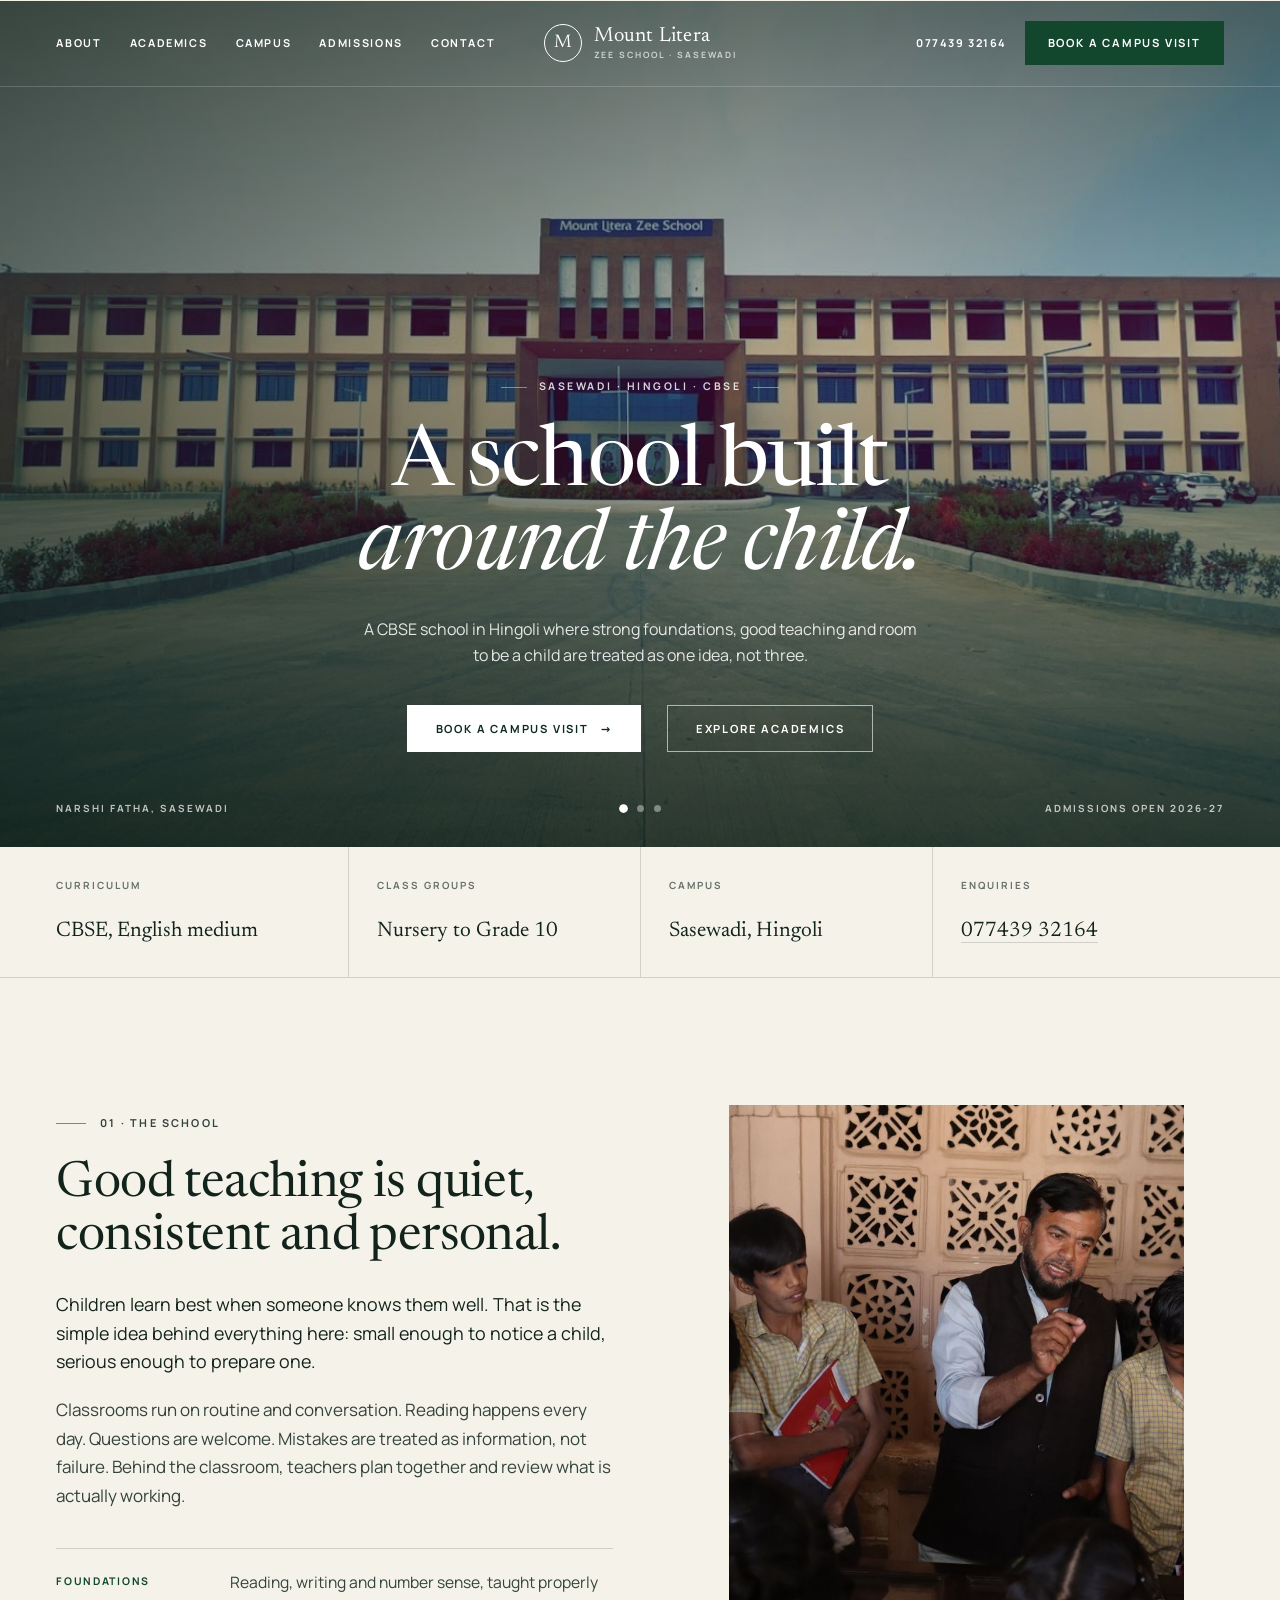
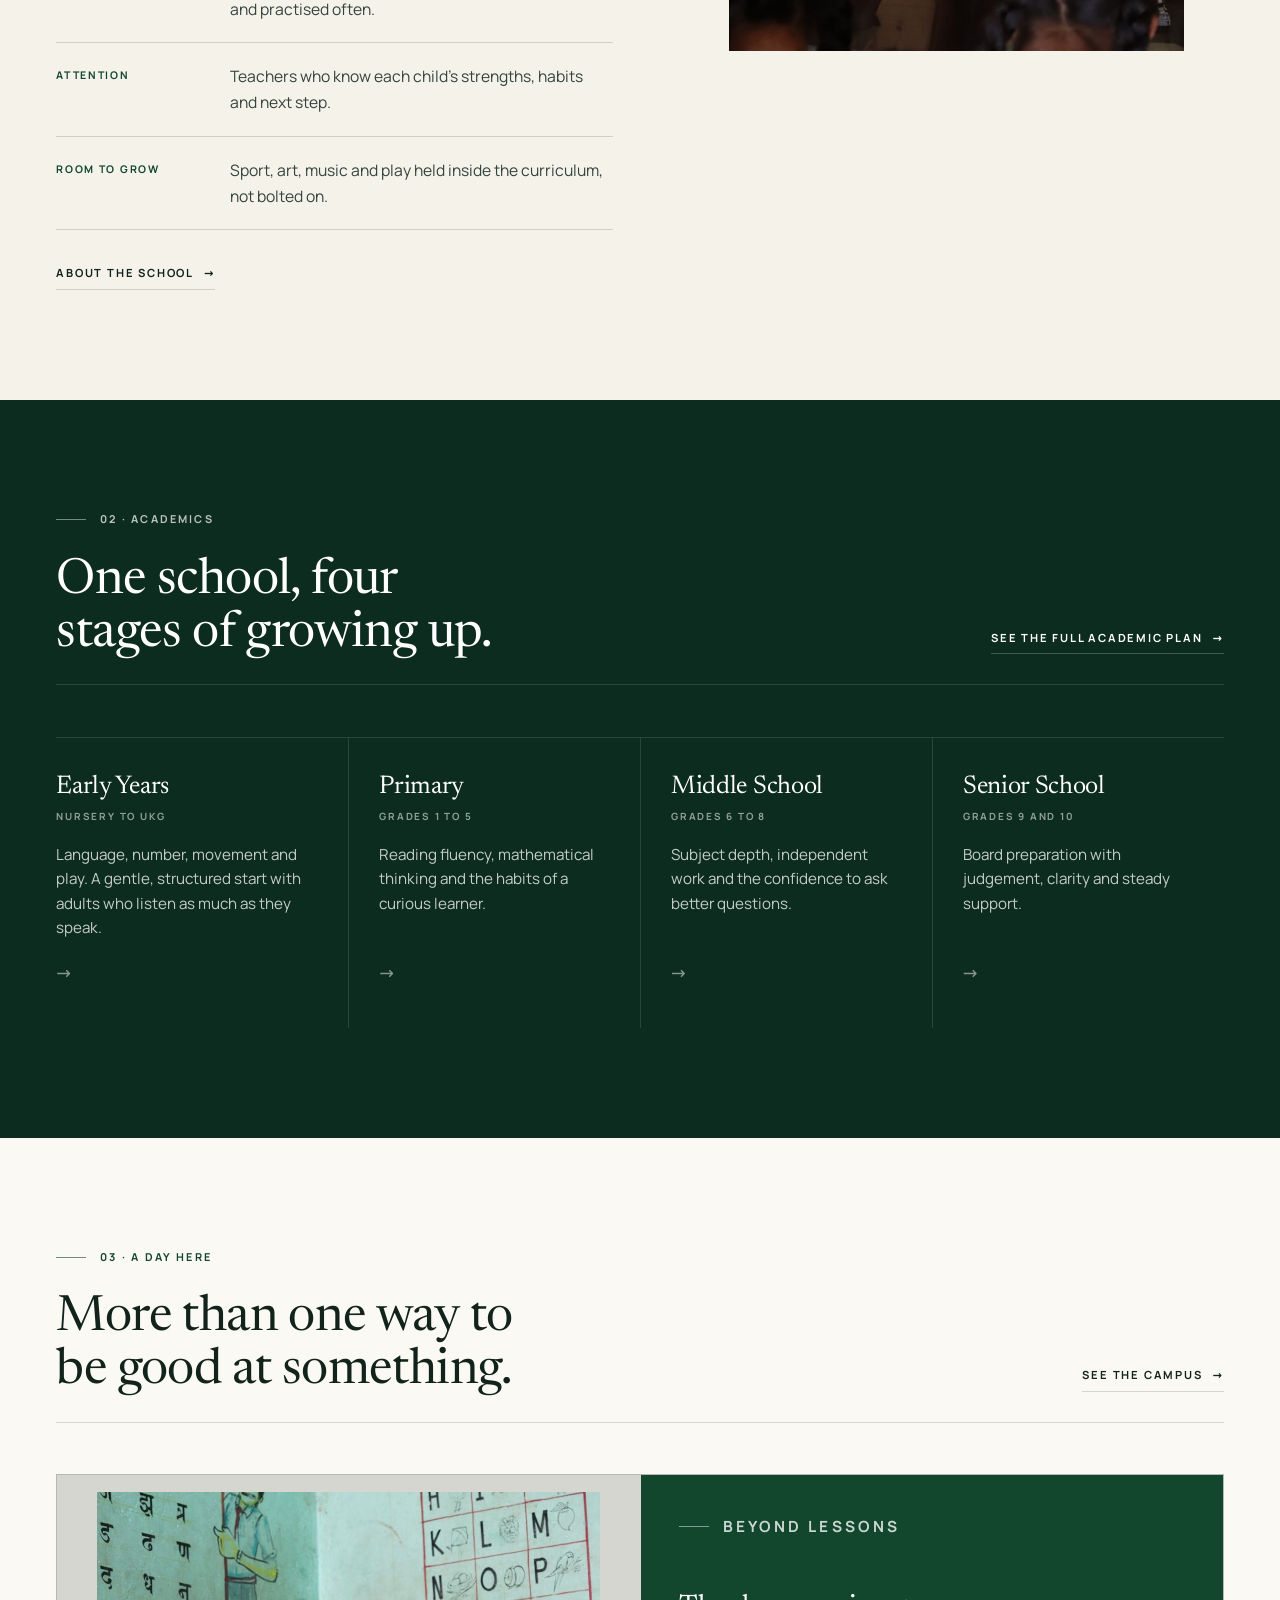
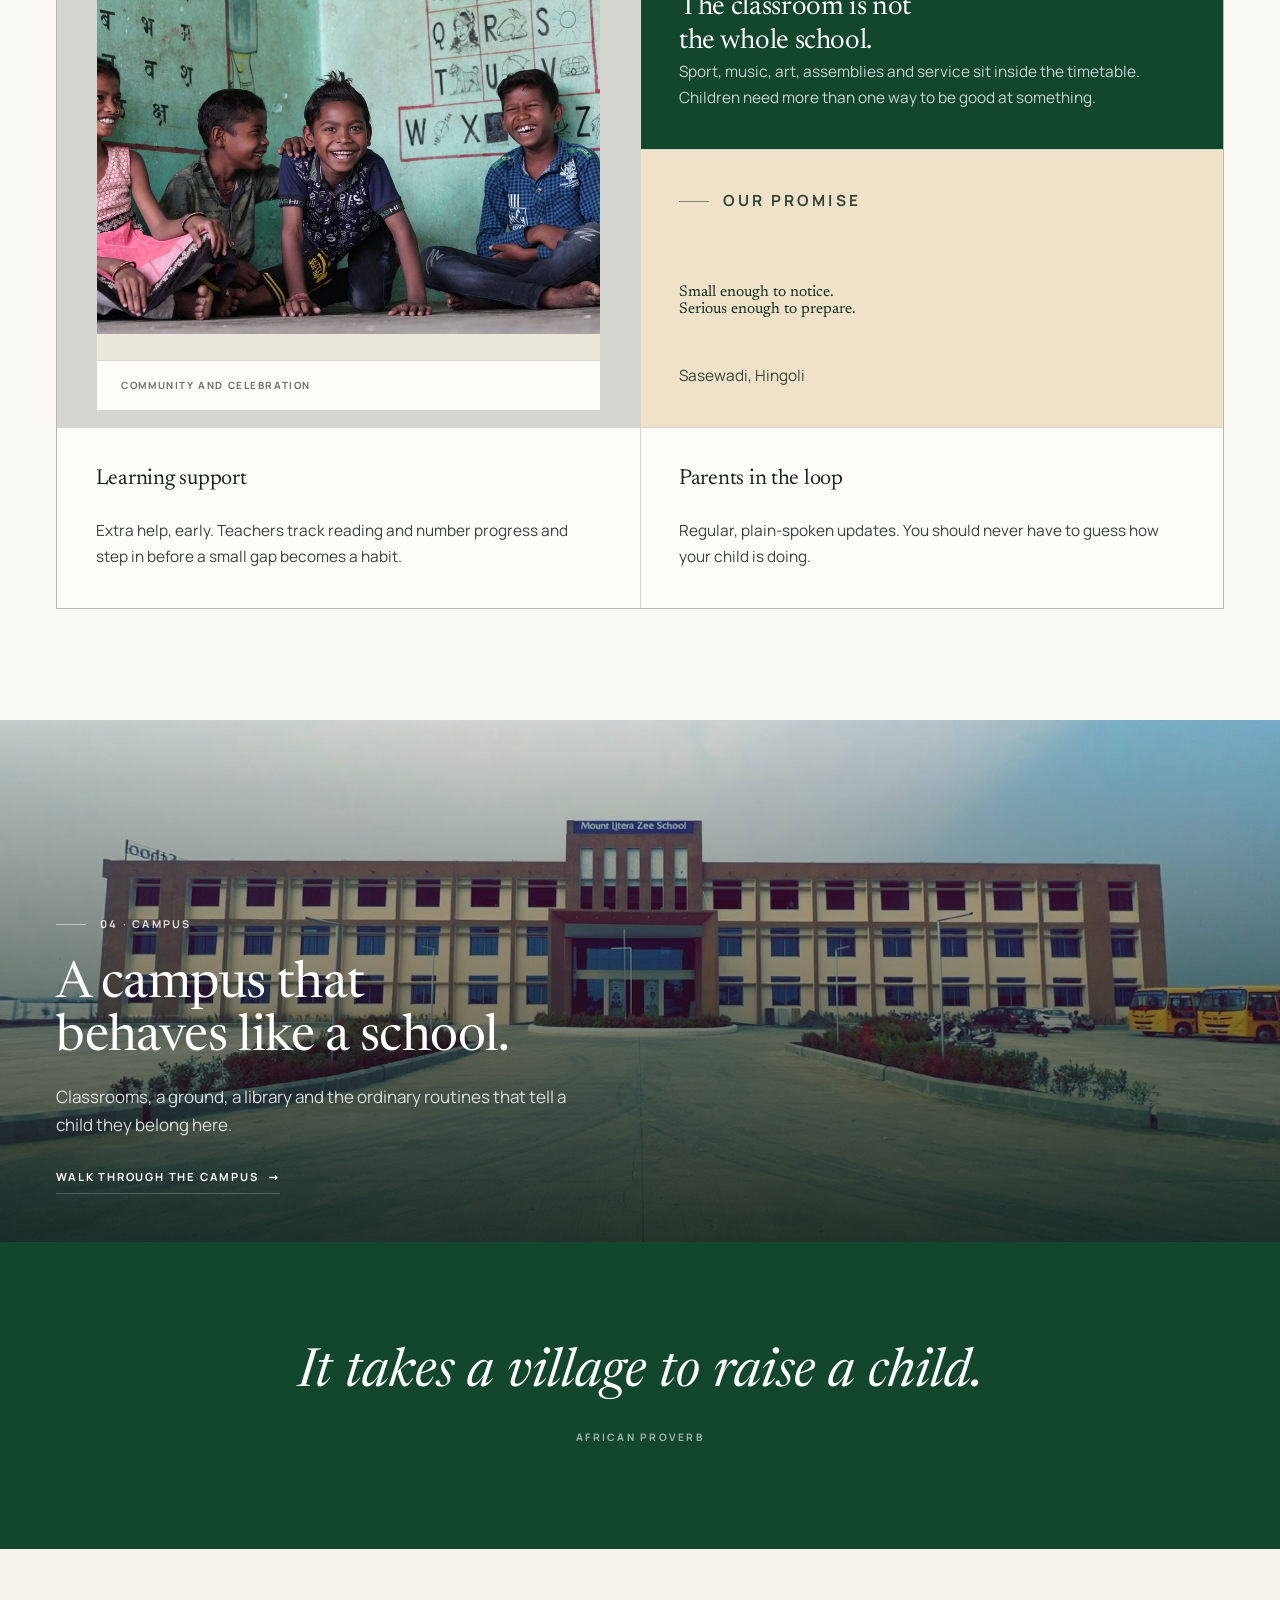
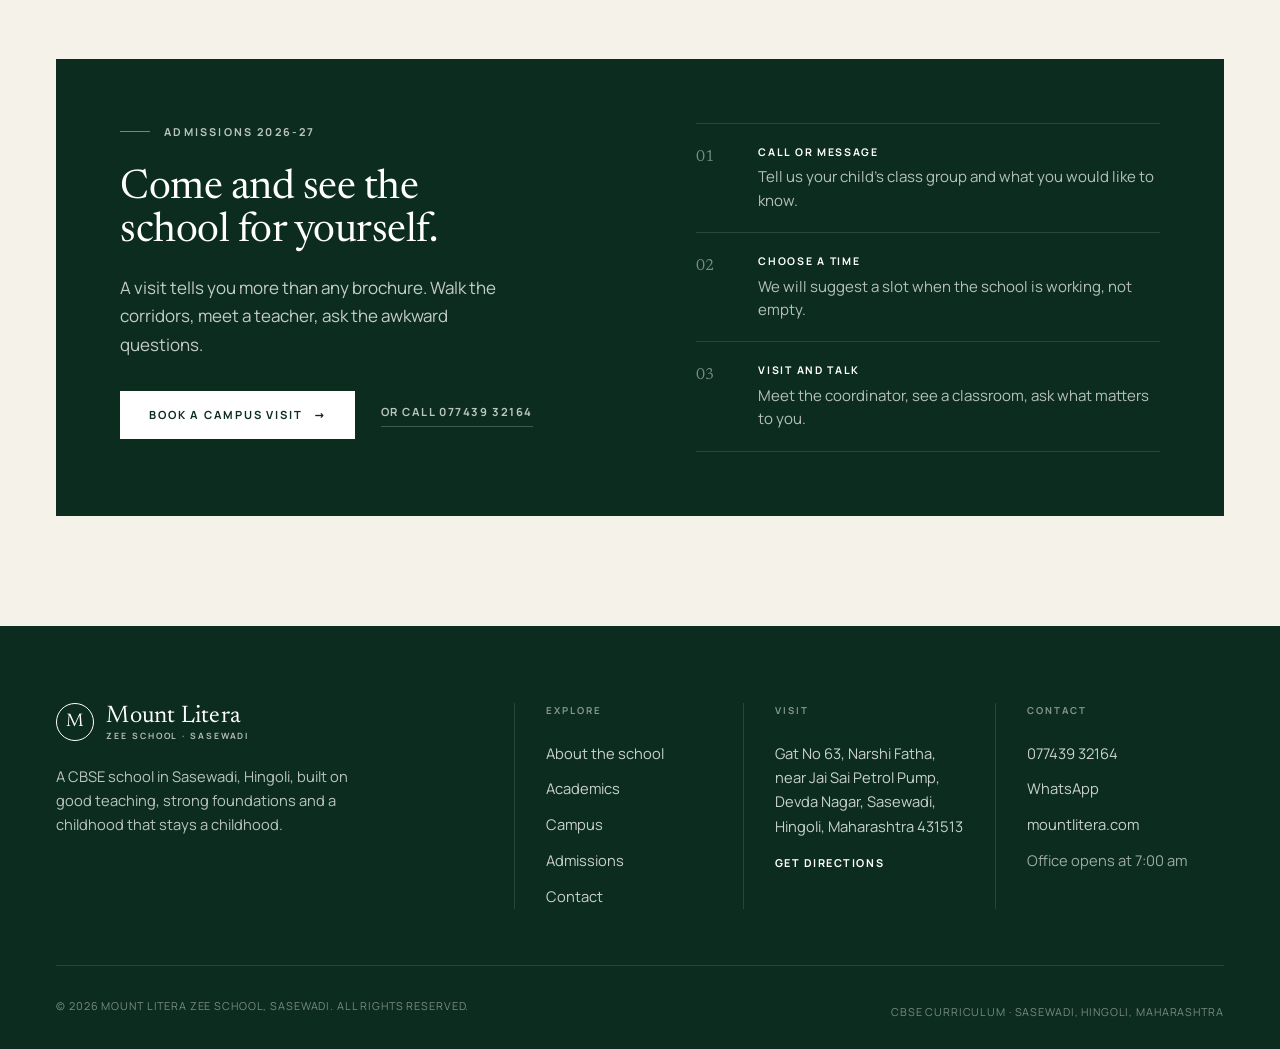
==== commit 11fbcf7c: "Fix process list padding; correct zip packaging notes; record Netlify live URL" ====
--- a/index.html
+++ b/index.html
@@ -5,13 +5,13 @@
   <meta name="viewport" content="width=device-width, initial-scale=1">
   <title>Mount Litera Zee School, Sasewadi | CBSE School in Hingoli</title>
   <meta name="description" content="Mount Litera Zee School, Sasewadi is a CBSE school in Hingoli, Maharashtra. Strong foundations, thoughtful teaching and a childhood with room to breathe. Admissions open for 2026-27.">
-  <meta name="theme-color" content="#14453a">
+  <meta name="theme-color" content="#12472e">
   <meta name="color-scheme" content="light">
   <meta property="og:type" content="website">
   <meta property="og:locale" content="en_IN">
   <meta property="og:title" content="Mount Litera Zee School, Sasewadi">
   <meta property="og:description" content="A CBSE school in Sasewadi, Hingoli. Strong foundations, thoughtful teaching and room to be a child.">
-  <meta property="og:image" content="assets/img/why-girl.jpg">
+  <meta property="og:image" content="assets/img/school-building.jpg">
   <link rel="icon" href="favicon.svg" type="image/svg+xml">
   <link rel="preload" href="assets/fonts/newsreader-roman.woff2" as="font" type="font/woff2" crossorigin>
   <link rel="preload" href="assets/fonts/manrope.woff2" as="font" type="font/woff2" crossorigin>
@@ -25,7 +25,7 @@
     "description": "A CBSE school in Sasewadi, Hingoli, Maharashtra, offering early years to Grade 10.",
     "url": "https://mountlitera.com",
     "telephone": "+91-77439-32164",
-    "image": "assets/img/why-girl.jpg",
+    "image": "assets/img/school-building.jpg",
     "address": {
       "@type": "PostalAddress",
       "streetAddress": "Gat No 63, Narshi Fatha, near Jai Sai Petrol Pump, Devda Nagar, Mohalla Paltan, Siddharth Nagar",
@@ -42,29 +42,10 @@
 <body>
   <a class="skip-link" href="#main">Skip to content</a>
 
-  <div class="topbar">
-    <div class="container topbar__inner">
-      <p class="topbar__note">Admissions open for 2026-27</p>
-      <div class="topbar__links">
-        <span>Sasewadi, Hingoli</span>
-        <span class="topbar__sep" aria-hidden="true"></span>
-        <a href="tel:+917743932164">077439 32164</a>
-      </div>
-    </div>
-  </div>
-
   <div class="header-sentinel" aria-hidden="true"></div>
 
-  <header class="site-header">
+  <header class="site-header site-header--over">
     <div class="container header__inner">
-      <a class="brand" href="index.html" aria-label="Mount Litera Zee School, Sasewadi, home">
-        <span class="brand__mark" aria-hidden="true">M</span>
-        <span class="brand__text">
-          <span class="brand__name">Mount Litera</span>
-          <span class="brand__sub">Zee School · Sasewadi</span>
-        </span>
-      </a>
-
       <nav class="site-nav" id="site-nav" aria-label="Primary">
         <ul class="nav-list">
           <li><a class="nav-link" href="about.html">About</a></li>
@@ -74,14 +55,23 @@
           <li><a class="nav-link" href="contact.html">Contact</a></li>
         </ul>
         <div class="nav-extra">
-          <p class="nav-extra__label">Admissions</p>
+          <p class="nav-extra__label">Admissions open for 2026-27</p>
           <a class="nav-extra__phone" href="tel:+917743932164">077439 32164</a>
-          <a class="btn btn--primary nav-extra__cta" href="admissions.html">Book a campus visit</a>
+          <a class="btn nav-extra__cta" href="admissions.html">Book a campus visit</a>
         </div>
       </nav>
 
+      <a class="brand" href="index.html" aria-label="Mount Litera Zee School, Sasewadi, home">
+        <span class="brand__mark" aria-hidden="true">M</span>
+        <span class="brand__text">
+          <span class="brand__name">Mount Litera</span>
+          <span class="brand__sub">Zee School · Sasewadi</span>
+        </span>
+      </a>
+
       <div class="header__actions">
-        <a class="btn btn--primary header__cta" href="admissions.html">Book a campus visit</a>
+        <a class="header__phone" href="tel:+917743932164">077439 32164</a>
+        <a class="btn header__cta" href="admissions.html">Book a campus visit</a>
         <button class="nav-toggle" type="button" aria-expanded="false" aria-controls="site-nav" aria-label="Open menu">
           <span></span>
           <span></span>
@@ -91,26 +81,37 @@
   </header>
 
   <main id="main">
-    <section class="hero">
-      <div class="container hero__grid">
-        <div class="hero__copy">
-          <p class="eyebrow">Sasewadi · Hingoli · CBSE</p>
-          <h1 class="hero__title">A school built <em>around the child.</em></h1>
-          <p class="hero__lede">Mount Litera Zee School, Sasewadi is a CBSE school in Hingoli where strong foundations, good teaching and room to be a child are treated as one idea, not three.</p>
-          <div class="hero__actions">
-            <a class="btn btn--primary" href="admissions.html">Book a campus visit <span class="arrow" aria-hidden="true">&#8594;</span></a>
-            <a class="link-arrow" href="academics.html">Explore academics <span aria-hidden="true">&#8594;</span></a>
-          </div>
-        </div>
-
-        <div class="hero__visual">
-          <div class="hero__frame">
-            <img src="assets/img/why-girl.jpg" width="1200" height="1200" alt="A young student smiling in a classroom" fetchpriority="high">
-          </div>
-          <div class="hero__inset">
-            <img src="assets/img/hero-children.jpg" width="1400" height="2100" alt="Children working together at a table" fetchpriority="high">
-          </div>
-        </div>
+    <section class="hero" data-hero aria-label="Mount Litera Zee School, Sasewadi">
+      <div class="hero__slides">
+        <figure class="hero__slide is-active">
+          <img src="assets/img/school-building.jpg" width="1600" height="780" alt="The Mount Litera Zee School building and school buses in Sasewadi" fetchpriority="high" style="object-position: 50% 60%">
+        </figure>
+        <figure class="hero__slide">
+          <img src="assets/img/about-teacher.jpg" width="1400" height="933" alt="A teacher guiding a group of young children at Mount Litera Zee School, Sasewadi" loading="lazy" style="object-position: 50% 38%">
+        </figure>
+        <figure class="hero__slide">
+          <img src="assets/img/academics-primary.jpg" width="1400" height="787" alt="Primary students at their desks during a lesson" loading="lazy">
+        </figure>
+      </div>
+
+      <div class="container hero__content">
+        <p class="hero__kicker">Sasewadi · Hingoli · CBSE</p>
+        <h1 class="hero__title">A school built <em>around the child.</em></h1>
+        <p class="hero__lede">A CBSE school in Hingoli where strong foundations, good teaching and room to be a child are treated as one idea, not three.</p>
+        <div class="hero__actions">
+          <a class="btn btn--light" href="admissions.html">Book a campus visit <span class="arrow" aria-hidden="true">&#8594;</span></a>
+          <a class="btn btn--ghost-light" href="academics.html">Explore academics</a>
+        </div>
+      </div>
+
+      <div class="container hero__footer">
+        <p class="hero__meta">Narshi Fatha, Sasewadi</p>
+        <div class="hero__dots" role="tablist" aria-label="School photographs">
+          <button class="hero__dot is-active" type="button" data-hero-dot aria-label="Photograph 1" aria-current="true"></button>
+          <button class="hero__dot" type="button" data-hero-dot aria-label="Photograph 2" aria-current="false"></button>
+          <button class="hero__dot" type="button" data-hero-dot aria-label="Photograph 3" aria-current="false"></button>
+        </div>
+        <p class="hero__meta hero__meta--right">Admissions open 2026-27</p>
       </div>
     </section>
 
@@ -140,7 +141,7 @@
     <section class="section">
       <div class="container split">
         <div class="split__body reveal">
-          <p class="eyebrow">The school</p>
+          <p class="eyebrow">01 · The school</p>
           <h2 class="h2">Good teaching is quiet, consistent and personal.</h2>
           <p class="lead">Children learn best when someone knows them well. That is the simple idea behind everything here: small enough to notice a child, serious enough to prepare one.</p>
           <p>Classrooms run on routine and conversation. Reading happens every day. Questions are welcome. Mistakes are treated as information, not failure. Behind the classroom, teachers plan together and review what is actually working.</p>
@@ -169,18 +170,14 @@
       </div>
     </section>
 
-    <section class="section section--tight">
+    <section class="section programmes-band">
       <div class="container">
         <div class="section-head section-head--row reveal">
           <div>
-            <p class="eyebrow">Academics</p>
-            <h2 class="h2">One school, four stages of growing up.</h2>
+            <p class="eyebrow">02 · Academics</p>
+            <h2 class="h2" style="color:#fff">One school, four stages of growing up.</h2>
           </div>
           <a class="link-arrow" href="academics.html">See the full academic plan <span aria-hidden="true">&#8594;</span></a>
-        </div>
-
-        <div class="section-head reveal">
-          <p>Each stage has its own rhythm. The standards stay consistent: clear teaching, close attention and work that belongs to the child.</p>
         </div>
 
         <div class="programmes">
@@ -223,13 +220,14 @@
       </div>
     </section>
 
-    <section class="section">
+    <section class="section section--cream">
       <div class="container">
         <div class="section-head section-head--row reveal">
           <div>
-            <p class="eyebrow">A day here</p>
+            <p class="eyebrow">03 · A day here</p>
             <h2 class="h2">More than one way to be good at something.</h2>
           </div>
+          <a class="link-arrow" href="campus.html">See the campus <span aria-hidden="true">&#8594;</span></a>
         </div>
 
         <div class="bento">
@@ -265,28 +263,14 @@
       </div>
     </section>
 
-    <section class="section section--tight">
-      <div class="container">
-        <div class="section-head section-head--row reveal">
-          <div>
-            <p class="eyebrow">Campus</p>
-            <h2 class="h2">A campus that behaves like a school.</h2>
-          </div>
-          <a class="link-arrow" href="campus.html">See the campus <span aria-hidden="true">&#8594;</span></a>
-        </div>
-
-        <div class="campus-grid reveal">
-          <figure class="campus-grid__main">
-            <img src="assets/img/school-building.jpg" width="1600" height="780" alt="The Mount Litera Zee School building and buses in Sasewadi" loading="lazy" style="object-position: 50% 42%">
-          </figure>
-          <div class="campus-grid__side">
-            <figure>
-              <img src="assets/img/early-years.jpg" width="1200" height="1800" alt="Young children playing with building blocks" loading="lazy">
-            </figure>
-            <figure>
-              <img src="assets/img/campus-digital.jpg" width="1000" height="698" alt="A student working at a computer in a classroom" loading="lazy">
-            </figure>
-          </div>
+    <section class="image-band">
+      <img src="assets/img/school-building.jpg" width="1600" height="780" alt="The Mount Litera Zee School building and yellow school buses at the Sasewadi campus" loading="lazy" style="object-position: 50% 58%">
+      <div class="container">
+        <div class="image-band__inner reveal">
+          <p class="eyebrow eyebrow--light">04 · Campus</p>
+          <h2>A campus that behaves like a school.</h2>
+          <p>Classrooms, a ground, a library and the ordinary routines that tell a child they belong here.</p>
+          <a class="link-arrow" href="campus.html">Walk through the campus <span aria-hidden="true">&#8594;</span></a>
         </div>
       </div>
     </section>
--- a/assets/css/styles.css
+++ b/assets/css/styles.css
@@ -1,9 +1,9 @@
 /* ==========================================================================
    Mount Litera Zee School, Sasewadi
-   Editorial academic design system
+   Editorial school design system
    --------------------------------------------------------------------------
-   Radius scale: cards 18px, large panels 28px, inputs 12px, buttons pill.
-   One accent: marigold. One theme: warm paper light.
+   Deep green, warm paper, one serif for display, one sans for everything else.
+   Square corners, hairline rules, full-bleed photography.
    ========================================================================== */
 
 @font-face {
@@ -35,39 +35,37 @@
    -------------------------------------------------------------------------- */
 
 :root {
-  --paper: #f7f5ef;
-  --paper-2: #efeae0;
+  --paper: #f5f2ea;
+  --paper-2: #ece7db;
+  --cream: #fbf9f3;
   --surface: #fffdf8;
-  --cream: #fbf8f0;
-
-  --ink: #10261f;
-  --ink-2: #34463f;
-  --muted: #5c6861;
-
-  --green: #14453a;
-  --green-deep: #0b2b23;
-  --green-line: #2b574b;
-
-  --accent: #e0a63c;
-  --accent-deep: #8f5f11;
-  --accent-soft: #f4e4c3;
-
-  --line: #ded8ca;
-  --line-strong: #c8c0af;
-
-  --radius: 18px;
-  --radius-lg: 28px;
-  --radius-sm: 12px;
-
-  --max: 1240px;
-  --gutter: clamp(20px, 4.6vw, 56px);
-
-  --shadow-sm: 0 1px 2px rgba(16, 38, 31, 0.05), 0 10px 28px -18px rgba(16, 38, 31, 0.4);
-  --shadow-md: 0 30px 70px -38px rgba(16, 38, 31, 0.55);
-
-  --ease: cubic-bezier(0.16, 1, 0.3, 1);
+
+  --ink: #11231b;
+  --ink-2: #33443b;
+  --muted: #68716c;
+
+  --green: #12472e;
+  --green-deep: #0c2c1f;
+  --green-mid: #16583a;
+  --green-bright: #009d65;
+
+  --accent: #d98a2b;
+  --accent-soft: #f0e2c9;
+
+  --line: rgba(17, 35, 27, 0.16);
+  --line-strong: rgba(17, 35, 27, 0.32);
+  --line-soft: rgba(17, 35, 27, 0.09);
+  --line-inv: rgba(255, 255, 255, 0.22);
+  --line-inv-soft: rgba(255, 255, 255, 0.12);
+
+  --max: 1360px;
+  --gutter: clamp(20px, 4.4vw, 64px);
+  --section: clamp(72px, 8.6vw, 132px);
+
   --font-display: "Newsreader", Georgia, "Times New Roman", serif;
   --font-sans: "Manrope", "Segoe UI", system-ui, -apple-system, sans-serif;
+
+  --ease: cubic-bezier(0.19, 1, 0.22, 1);
 }
 
 /* --------------------------------------------------------------------------
@@ -92,19 +90,9 @@
   font-family: var(--font-sans);
   font-size: 1.0625rem;
   font-weight: 400;
-  line-height: 1.7;
+  line-height: 1.68;
   -webkit-font-smoothing: antialiased;
   text-rendering: optimizeLegibility;
-}
-
-body::after {
-  content: "";
-  position: fixed;
-  inset: 0;
-  z-index: 200;
-  pointer-events: none;
-  opacity: 0.035;
-  background-image: url("data:image/svg+xml,%3Csvg xmlns='http://www.w3.org/2000/svg' width='180' height='180'%3E%3Cfilter id='n'%3E%3CfeTurbulence type='fractalNoise' baseFrequency='0.82' numOctaves='3' stitchTiles='stitch'/%3E%3C/filter%3E%3Crect width='100%25' height='100%25' filter='url(%23n)'/%3E%3C/svg%3E");
 }
 
 img {
@@ -118,83 +106,36 @@
   text-decoration: none;
 }
 
-button,
-input,
-select,
-textarea {
+button {
   font: inherit;
   color: inherit;
 }
 
-button {
-  cursor: pointer;
-}
-
-h1,
-h2,
-h3,
-h4,
-p,
-figure,
-blockquote,
-dl,
-dd {
-  margin: 0;
-}
-
-ul,
-ol {
-  margin: 0;
-  padding: 0;
-}
-
-ul {
-  list-style: none;
-}
-
-address {
-  font-style: normal;
+:focus-visible {
+  outline: 2px solid var(--green-bright);
+  outline-offset: 3px;
 }
 
 ::selection {
-  background: var(--accent);
-  color: var(--ink);
-}
-
-:focus-visible {
-  outline: 2px solid var(--accent-deep);
-  outline-offset: 3px;
-  border-radius: 2px;
+  background: var(--green);
+  color: #fff;
 }
 
 .skip-link {
-  position: fixed;
+  position: absolute;
+  left: 12px;
+  top: -80px;
+  z-index: 300;
+  padding: 12px 18px;
+  background: var(--green-deep);
+  color: #fff;
+  font-size: 0.8rem;
+  letter-spacing: 0.08em;
+  text-transform: uppercase;
+}
+
+.skip-link:focus {
   top: 12px;
-  left: 12px;
-  z-index: 300;
-  transform: translateY(-200%);
-  padding: 12px 18px;
-  border-radius: 999px;
-  background: var(--ink);
-  color: var(--cream);
-  font-size: 0.9rem;
-  font-weight: 600;
-}
-
-.skip-link:focus {
-  transform: translateY(0);
-}
-
-.sr-only {
-  position: absolute;
-  width: 1px;
-  height: 1px;
-  padding: 0;
-  margin: -1px;
-  overflow: hidden;
-  clip: rect(0, 0, 0, 0);
-  white-space: nowrap;
-  border: 0;
 }
 
 /* --------------------------------------------------------------------------
@@ -209,20 +150,30 @@
 }
 
 .section {
-  padding-block: clamp(64px, 8vw, 112px);
+  padding-block: var(--section);
 }
 
 .section--tight {
-  padding-block: clamp(48px, 6vw, 84px);
+  padding-block: clamp(56px, 6vw, 92px);
 }
 
 .section--topless {
   padding-top: 0;
 }
 
+.section--dark {
+  background: var(--green-deep);
+  color: #fff;
+}
+
+.section--cream {
+  background: var(--cream);
+}
+
 .rule {
+  height: 1px;
+  background: var(--line);
   border: 0;
-  border-top: 1px solid var(--line);
   margin: 0;
 }
 
@@ -230,53 +181,749 @@
    Type
    -------------------------------------------------------------------------- */
 
+h1,
+h2,
+h3,
+h4,
+h5 {
+  margin: 0;
+  font-family: var(--font-display);
+  font-weight: 400;
+  letter-spacing: -0.012em;
+  text-wrap: balance;
+}
+
+h1 {
+  font-size: clamp(2.6rem, 5.6vw, 4.6rem);
+  line-height: 1.02;
+}
+
+.h2,
+h2.h2 {
+  font-size: clamp(2rem, 3.9vw, 3.3rem);
+  line-height: 1.06;
+}
+
+h3 {
+  font-size: clamp(1.4rem, 1.9vw, 1.75rem);
+  line-height: 1.2;
+}
+
+em {
+  font-style: italic;
+}
+
+p {
+  margin: 0;
+}
+
+p + p {
+  margin-top: 1.15em;
+}
+
+.lead {
+  font-size: clamp(1.1rem, 1.4vw, 1.28rem);
+  line-height: 1.6;
+  color: var(--ink);
+  max-width: 58ch;
+}
+
+.muted {
+  color: var(--muted);
+}
+
 .eyebrow {
+  display: flex;
+  align-items: center;
+  gap: 14px;
+  margin-bottom: 26px;
+  font-family: var(--font-sans);
+  font-size: 0.68rem;
+  font-weight: 700;
+  letter-spacing: 0.2em;
+  text-transform: uppercase;
+  color: var(--green);
+}
+
+.eyebrow::before {
+  content: "";
+  width: 30px;
+  height: 1px;
+  background: currentColor;
+  opacity: 0.6;
+}
+
+.eyebrow--light {
+  color: rgba(255, 255, 255, 0.72);
+}
+
+.prose {
+  max-width: 66ch;
+  color: var(--ink-2);
+}
+
+.prose p + p {
+  margin-top: 1.1em;
+}
+
+.prose h3 {
+  margin-top: 2.2em;
+  margin-bottom: 0.5em;
+  font-size: 1.5rem;
+}
+
+.prose ul {
+  margin: 1.2em 0 0;
+  padding: 0;
+  list-style: none;
+}
+
+.prose ul li {
+  position: relative;
+  padding-left: 24px;
+  margin-bottom: 0.7em;
+}
+
+.prose ul li::before {
+  content: "";
+  position: absolute;
+  left: 0;
+  top: 0.72em;
+  width: 10px;
+  height: 1px;
+  background: var(--green);
+}
+
+/* --------------------------------------------------------------------------
+   Buttons and links
+   -------------------------------------------------------------------------- */
+
+.btn {
+  display: inline-flex;
+  align-items: center;
+  justify-content: center;
+  gap: 12px;
+  padding: 17px 28px;
+  border: 1px solid transparent;
+  background: var(--green);
+  color: #fff;
+  font-size: 0.7rem;
+  font-weight: 700;
+  letter-spacing: 0.16em;
+  text-transform: uppercase;
+  line-height: 1;
+  cursor: pointer;
+  transition: background 0.35s var(--ease), color 0.35s var(--ease), border-color 0.35s var(--ease);
+}
+
+.btn:hover {
+  background: var(--green-deep);
+}
+
+.btn--light {
+  background: #fff;
+  color: var(--green-deep);
+  border-color: #fff;
+}
+
+.btn--light:hover {
+  background: transparent;
+  color: #fff;
+  border-color: rgba(255, 255, 255, 0.8);
+}
+
+.btn--outline {
+  background: transparent;
+  color: var(--ink);
+  border-color: var(--line);
+}
+
+.btn--outline:hover {
+  background: var(--green);
+  border-color: var(--green);
+  color: #fff;
+}
+
+.btn--ghost-light {
+  background: transparent;
+  color: #fff;
+  border-color: rgba(255, 255, 255, 0.6);
+}
+
+.btn--ghost-light:hover {
+  background: #fff;
+  color: var(--green-deep);
+  border-color: #fff;
+}
+
+.arrow {
+  font-family: var(--font-sans);
+  transition: transform 0.4s var(--ease);
+}
+
+.btn:hover .arrow {
+  transform: translateX(4px);
+}
+
+.link-arrow {
+  display: inline-flex;
+  align-items: center;
+  gap: 10px;
+  padding-bottom: 6px;
+  border-bottom: 1px solid var(--line);
+  font-size: 0.7rem;
+  font-weight: 700;
+  letter-spacing: 0.16em;
+  text-transform: uppercase;
+  color: var(--ink);
+  transition: border-color 0.35s var(--ease), color 0.35s var(--ease), gap 0.35s var(--ease);
+}
+
+.link-arrow:hover {
+  gap: 16px;
+  border-color: var(--ink);
+}
+
+.link-arrow--light {
+  color: #fff;
+  border-color: var(--line-inv);
+}
+
+.link-arrow--light:hover {
+  border-color: #fff;
+}
+
+/* --------------------------------------------------------------------------
+   Top bar
+   -------------------------------------------------------------------------- */
+
+.topbar {
+  background: var(--green-deep);
+  color: rgba(255, 255, 255, 0.78);
+}
+
+.topbar__inner {
+  display: flex;
+  align-items: center;
+  justify-content: space-between;
+  gap: 20px;
+  min-height: 42px;
+  font-size: 0.66rem;
+  font-weight: 600;
+  letter-spacing: 0.16em;
+  text-transform: uppercase;
+}
+
+.topbar__note {
+  color: rgba(255, 255, 255, 0.9);
+}
+
+.topbar__links {
+  display: flex;
+  align-items: center;
+  gap: 18px;
+}
+
+.topbar__links a:hover {
+  color: #fff;
+}
+
+.topbar__sep {
+  width: 1px;
+  height: 12px;
+  background: currentColor;
+  opacity: 0.4;
+}
+
+/* --------------------------------------------------------------------------
+   Header and navigation
+   -------------------------------------------------------------------------- */
+
+.header-sentinel {
+  display: block;
+  height: 1px;
+}
+
+.site-header {
+  position: sticky;
+  top: 0;
+  z-index: 120;
+  background: var(--paper);
+  border-bottom: 1px solid var(--line);
+  transition: background 0.4s var(--ease), color 0.4s var(--ease), border-color 0.4s var(--ease);
+}
+
+.header__inner {
+  display: grid;
+  grid-template-columns: 1fr auto 1fr;
+  align-items: center;
+  gap: 24px;
+  min-height: 86px;
+}
+
+.brand {
   display: inline-flex;
   align-items: center;
   gap: 12px;
-  margin-bottom: 22px;
-  color: var(--green);
-  font-size: 0.72rem;
+  justify-self: center;
+}
+
+.brand__mark {
+  display: grid;
+  place-items: center;
+  width: 38px;
+  height: 38px;
+  border: 1px solid currentColor;
+  border-radius: 50%;
+  font-family: var(--font-display);
+  font-size: 1.15rem;
+  line-height: 1;
+}
+
+.brand__text {
+  display: flex;
+  flex-direction: column;
+  line-height: 1.1;
+}
+
+.brand__name {
+  font-family: var(--font-display);
+  font-size: 1.28rem;
+  letter-spacing: 0.01em;
+}
+
+.brand__sub {
+  margin-top: 3px;
+  font-size: 0.54rem;
   font-weight: 700;
-  letter-spacing: 0.17em;
-  line-height: 1.4;
+  letter-spacing: 0.22em;
   text-transform: uppercase;
-}
-
-.eyebrow::before {
+  opacity: 0.68;
+}
+
+.site-nav {
+  display: flex;
+  align-items: center;
+  justify-self: start;
+}
+
+.nav-list {
+  display: flex;
+  align-items: center;
+  gap: clamp(16px, 2.2vw, 34px);
+  margin: 0;
+  padding: 0;
+  list-style: none;
+}
+
+.nav-link {
+  display: inline-block;
+  padding: 6px 0;
+  font-size: 0.68rem;
+  font-weight: 700;
+  letter-spacing: 0.15em;
+  text-transform: uppercase;
+  color: inherit;
+  border-bottom: 1px solid transparent;
+  transition: border-color 0.3s var(--ease), opacity 0.3s var(--ease);
+}
+
+.nav-link:hover,
+.nav-link[aria-current="page"] {
+  border-bottom-color: currentColor;
+}
+
+.header__actions {
+  display: flex;
+  align-items: center;
+  justify-content: flex-end;
+  gap: 18px;
+}
+
+.header__phone {
+  font-size: 0.68rem;
+  font-weight: 700;
+  letter-spacing: 0.14em;
+  text-transform: uppercase;
+  white-space: nowrap;
+}
+
+.header__cta {
+  padding: 15px 22px;
+}
+
+.nav-extra {
+  display: none;
+}
+
+.nav-toggle {
+  display: none;
+  width: 44px;
+  height: 44px;
+  padding: 0;
+  border: 1px solid var(--line);
+  background: transparent;
+  cursor: pointer;
+  place-items: center;
+}
+
+.nav-toggle span {
+  display: block;
+  width: 20px;
+  height: 1px;
+  margin: 3px auto;
+  background: currentColor;
+  transition: transform 0.3s var(--ease), opacity 0.3s var(--ease);
+}
+
+.nav-toggle[aria-expanded="true"] span:first-child {
+  transform: translateY(4px) rotate(45deg);
+}
+
+.nav-toggle[aria-expanded="true"] span:last-child {
+  transform: translateY(-4px) rotate(-45deg);
+}
+
+.nav-open {
+  overflow: hidden;
+}
+
+/* Transparent header over the home hero */
+
+.site-header--over {
+  position: fixed;
+  inset: 0 0 auto;
+  background: transparent;
+  border-bottom-color: rgba(255, 255, 255, 0.18);
+  color: #fff;
+}
+
+.site-header--over .nav-toggle {
+  border-color: rgba(255, 255, 255, 0.4);
+}
+
+.site-header--over.is-scrolled {
+  background: var(--paper);
+  color: var(--ink);
+  border-bottom-color: var(--line);
+}
+
+.site-header--over.is-scrolled .nav-toggle {
+  border-color: var(--line);
+}
+
+.site-header--over.is-scrolled .brand__mark {
+  border-color: var(--ink);
+}
+
+/* --------------------------------------------------------------------------
+   Hero
+   -------------------------------------------------------------------------- */
+
+.hero {
+  position: relative;
+  display: flex;
+  flex-direction: column;
+  justify-content: flex-end;
+  min-height: clamp(640px, 94svh, 940px);
+  overflow: hidden;
+  background: var(--green-deep);
+  color: #fff;
+  isolation: isolate;
+}
+
+.hero__slides {
+  position: absolute;
+  inset: 0;
+  z-index: -2;
+}
+
+.hero__slide {
+  position: absolute;
+  inset: 0;
+  margin: 0;
+  opacity: 0;
+  transition: opacity 1.2s var(--ease);
+}
+
+.hero__slide.is-active {
+  opacity: 1;
+}
+
+.hero__slide img {
+  width: 100%;
+  height: 100%;
+  object-fit: cover;
+  transform: scale(1.04);
+  transition: transform 7s linear;
+}
+
+.hero__slide.is-active img {
+  transform: scale(1);
+}
+
+.hero::after {
+  content: "";
+  position: absolute;
+  inset: 0;
+  z-index: -1;
+  background:
+    linear-gradient(180deg, rgba(8, 24, 17, 0.62) 0%, rgba(8, 24, 17, 0.28) 38%, rgba(8, 24, 17, 0.78) 100%),
+    linear-gradient(90deg, rgba(8, 24, 17, 0.45) 0%, rgba(8, 24, 17, 0) 60%);
+}
+
+.hero__content {
+  padding-top: 190px;
+  padding-bottom: 48px;
+  text-align: center;
+}
+
+.hero__kicker {
+  display: inline-flex;
+  align-items: center;
+  gap: 12px;
+  margin-bottom: 28px;
+  font-size: 0.66rem;
+  font-weight: 700;
+  letter-spacing: 0.24em;
+  text-transform: uppercase;
+  color: rgba(255, 255, 255, 0.82);
+}
+
+.hero__kicker::before,
+.hero__kicker::after {
   content: "";
   width: 26px;
   height: 1px;
-  background: var(--accent-deep);
-}
-
-.eyebrow--light {
-  color: var(--accent-soft);
-}
-
-.eyebrow--light::before {
-  background: var(--accent);
-}
-
-.h2,
-.section-head h2 {
+  background: currentColor;
+  opacity: 0.5;
+}
+
+.hero__title {
+  max-width: 18ch;
+  margin: 0 auto;
+  font-size: clamp(2.9rem, 6.6vw, 6rem);
+  line-height: 0.99;
+  letter-spacing: -0.018em;
+  color: #fff;
+}
+
+.hero__title em {
+  display: block;
+  font-style: italic;
+}
+
+.hero__lede {
+  max-width: 56ch;
+  margin: 26px auto 0;
+  font-size: clamp(1rem, 1.15vw, 1.12rem);
+  line-height: 1.62;
+  color: rgba(255, 255, 255, 0.86);
+}
+
+.hero__actions {
+  display: flex;
+  flex-wrap: wrap;
+  align-items: center;
+  justify-content: center;
+  gap: 16px 26px;
+  margin-top: 36px;
+}
+
+.hero__footer {
+  display: grid;
+  grid-template-columns: 1fr auto 1fr;
+  align-items: center;
+  gap: 20px;
+  padding-bottom: 30px;
+  font-size: 0.62rem;
+  font-weight: 700;
+  letter-spacing: 0.2em;
+  text-transform: uppercase;
+  color: rgba(255, 255, 255, 0.72);
+}
+
+.hero__meta--right {
+  text-align: right;
+}
+
+.hero__dots {
+  display: flex;
+  align-items: center;
+  justify-content: center;
+  gap: 10px;
+}
+
+.hero__dot {
+  width: 7px;
+  height: 7px;
+  padding: 0;
+  border: 0;
+  border-radius: 50%;
+  background: rgba(255, 255, 255, 0.4);
+  cursor: pointer;
+  transition: background 0.3s var(--ease), transform 0.3s var(--ease);
+}
+
+.hero__dot.is-active {
+  background: #fff;
+  transform: scale(1.25);
+}
+
+.hero__nav {
+  display: none;
+}
+
+/* --------------------------------------------------------------------------
+   Fact band
+   -------------------------------------------------------------------------- */
+
+.facts {
+  border-bottom: 1px solid var(--line);
+  background: var(--paper);
+}
+
+.facts__grid {
+  display: grid;
+  grid-template-columns: repeat(4, 1fr);
+}
+
+.fact {
+  padding: 30px 28px 32px;
+  border-left: 1px solid var(--line);
+}
+
+.fact:first-child {
+  border-left: 0;
+  padding-left: 0;
+}
+
+.fact__label {
+  margin-bottom: 8px;
+  font-size: 0.62rem;
+  font-weight: 700;
+  letter-spacing: 0.2em;
+  text-transform: uppercase;
+  color: var(--muted);
+}
+
+.fact__value {
   font-family: var(--font-display);
-  font-size: clamp(2.1rem, 3.7vw, 3.3rem);
-  font-weight: 500;
-  letter-spacing: -0.02em;
-  line-height: 1.06;
-}
+  font-size: 1.32rem;
+  line-height: 1.3;
+}
+
+.fact__value a {
+  border-bottom: 1px solid var(--line);
+}
+
+/* --------------------------------------------------------------------------
+   Split media sections
+   -------------------------------------------------------------------------- */
+
+.split {
+  display: grid;
+  grid-template-columns: 1.02fr 0.98fr;
+  gap: clamp(36px, 6vw, 96px);
+  align-items: start;
+}
+
+.split--reverse .split__body {
+  order: 2;
+}
+
+.split__body {
+  padding-top: clamp(0px, 2vw, 26px);
+}
+
+.split__body .h2 {
+  margin-bottom: 26px;
+  max-width: 18ch;
+}
+
+.split__body p {
+  color: var(--ink-2);
+}
+
+.split__body .lead {
+  color: var(--ink);
+}
+
+.split__body .lead + p {
+  margin-top: 20px;
+}
+
+.split__body .link-arrow {
+  margin-top: 34px;
+}
+
+.media {
+  overflow: hidden;
+  background: var(--paper-2);
+}
+
+.media img {
+  width: 100%;
+  height: 100%;
+  object-fit: cover;
+}
+
+.media--portrait img {
+  aspect-ratio: 4 / 5;
+}
+
+.media--landscape img {
+  aspect-ratio: 4 / 3;
+}
+
+.media--tall img {
+  aspect-ratio: 5 / 6;
+}
+
+.media--wide img {
+  aspect-ratio: 16 / 9;
+}
+
+/* --------------------------------------------------------------------------
+   Principles
+   -------------------------------------------------------------------------- */
+
+.principles {
+  margin: 38px 0 0;
+  padding: 0;
+  list-style: none;
+  border-top: 1px solid var(--line);
+}
+
+.principles li {
+  display: grid;
+  grid-template-columns: 150px 1fr;
+  gap: 24px;
+  padding: 20px 0;
+  border-bottom: 1px solid var(--line);
+}
+
+.principles span {
+  font-size: 0.66rem;
+  font-weight: 700;
+  letter-spacing: 0.16em;
+  text-transform: uppercase;
+  color: var(--green);
+  padding-top: 4px;
+}
+
+.principles p {
+  color: var(--ink-2);
+  font-size: 0.98rem;
+}
+
+/* --------------------------------------------------------------------------
+   Section heads
+   -------------------------------------------------------------------------- */
 
 .section-head {
-  max-width: 760px;
-  margin-bottom: clamp(32px, 4vw, 52px);
-}
-
-.section-head p {
-  margin-top: 16px;
-  max-width: 58ch;
-  color: var(--muted);
-  font-size: 1.02rem;
+  max-width: 74ch;
+  margin-bottom: clamp(34px, 4vw, 56px);
 }
 
 .section-head--row {
@@ -285,1120 +932,500 @@
   justify-content: space-between;
   gap: 32px;
   max-width: none;
-}
-
-.section-head--row > div {
-  max-width: 720px;
-}
-
-.lead {
+  padding-bottom: 24px;
+  border-bottom: 1px solid var(--line);
+}
+
+.section-head--row .h2 {
+  max-width: 22ch;
+  margin-bottom: 0;
+}
+
+.section-head--row .link-arrow {
+  flex-shrink: 0;
+  margin-bottom: 6px;
+}
+
+.section-head p:not(.eyebrow) {
+  margin-top: 18px;
   color: var(--ink-2);
-  font-size: clamp(1.06rem, 1.35vw, 1.18rem);
-  line-height: 1.65;
-}
-
-.muted {
-  color: var(--muted);
-}
-
-.prose p + p {
-  margin-top: 18px;
-}
-
-.prose {
-  max-width: 66ch;
-  color: var(--ink-2);
-}
-
-.prose strong {
-  color: var(--ink);
-}
-
-/* --------------------------------------------------------------------------
-   Buttons and links
-   -------------------------------------------------------------------------- */
-
-.btn {
-  display: inline-flex;
-  align-items: center;
-  justify-content: center;
-  gap: 10px;
-  padding: 15px 26px;
-  border: 1px solid transparent;
-  border-radius: 999px;
-  background: transparent;
-  font-size: 0.9rem;
-  font-weight: 650;
-  line-height: 1;
-  letter-spacing: 0.01em;
-  white-space: nowrap;
-  transition: background-color 0.25s var(--ease), color 0.25s var(--ease),
-    border-color 0.25s var(--ease), transform 0.25s var(--ease);
-}
-
-.btn .arrow {
-  display: inline-block;
-  font-size: 1.05em;
-  line-height: 1;
-  transition: transform 0.3s var(--ease);
-}
-
-.btn:hover .arrow {
-  transform: translateX(4px);
-}
-
-.btn--primary {
-  background: var(--green);
-  color: var(--cream);
-}
-
-.btn--primary:hover {
+  max-width: 62ch;
+}
+
+/* --------------------------------------------------------------------------
+   Programmes (dark band)
+   -------------------------------------------------------------------------- */
+
+.programmes-band {
   background: var(--green-deep);
-  transform: translateY(-2px);
-}
-
-.btn--primary:active {
-  transform: translateY(0) scale(0.985);
-}
-
-.btn--light {
-  background: var(--cream);
-  color: var(--ink);
-}
-
-.btn--light:hover {
-  background: var(--accent-soft);
-  transform: translateY(-2px);
-}
-
-.btn--outline {
-  border-color: var(--line-strong);
-  color: var(--ink);
-}
-
-.btn--outline:hover {
-  border-color: var(--green);
-  background: rgba(20, 69, 58, 0.04);
-}
-
-.link-arrow {
-  display: inline-flex;
-  align-items: center;
-  gap: 8px;
-  padding-bottom: 4px;
-  border-bottom: 1px solid var(--line-strong);
-  color: var(--ink);
-  font-size: 0.92rem;
-  font-weight: 650;
-  line-height: 1.4;
-  transition: border-color 0.25s var(--ease), color 0.25s var(--ease);
-}
-
-.link-arrow span {
-  transition: transform 0.3s var(--ease);
-}
-
-.link-arrow:hover {
-  border-color: var(--green);
-  color: var(--green);
-}
-
-.link-arrow:hover span {
-  transform: translateX(4px);
-}
-
-.link-arrow--light {
-  border-color: rgba(251, 248, 240, 0.35);
-  color: var(--cream);
-}
-
-.link-arrow--light:hover {
-  border-color: var(--accent);
-  color: var(--cream);
-}
-
-/* --------------------------------------------------------------------------
-   Top bar
-   -------------------------------------------------------------------------- */
-
-.topbar {
-  background: var(--green-deep);
-  color: var(--cream);
-  font-size: 0.78rem;
-  letter-spacing: 0.02em;
-}
-
-.topbar__inner {
-  display: flex;
-  align-items: center;
-  justify-content: space-between;
-  gap: 24px;
-  min-height: 40px;
-}
-
-.topbar__note {
-  display: flex;
-  align-items: center;
-  gap: 10px;
-  font-weight: 600;
-}
-
-.topbar__note::before {
-  content: "";
-  width: 6px;
-  height: 6px;
-  border-radius: 50%;
-  background: var(--accent);
-}
-
-.topbar__links {
-  display: flex;
-  align-items: center;
-  gap: 16px;
-  color: rgba(251, 248, 240, 0.78);
-}
-
-.topbar__links a {
-  color: var(--cream);
-  font-weight: 600;
-  transition: color 0.2s;
-}
-
-.topbar__links a:hover {
-  color: var(--accent);
-}
-
-.topbar__sep {
-  width: 1px;
-  height: 12px;
-  background: rgba(251, 248, 240, 0.3);
-}
-
-/* --------------------------------------------------------------------------
-   Header and navigation
-   -------------------------------------------------------------------------- */
-
-.site-header {
-  position: sticky;
-  top: 0;
-  z-index: 60;
-  background: var(--paper);
-  border-bottom: 1px solid transparent;
-  transition: border-color 0.3s var(--ease), background-color 0.3s var(--ease);
-}
-
-.site-header.is-scrolled {
-  border-bottom-color: var(--line);
-  background: var(--paper);
-}
-
-.header__inner {
-  display: flex;
-  align-items: center;
-  justify-content: space-between;
-  gap: 24px;
-  min-height: 78px;
-}
-
-.brand {
-  display: inline-flex;
-  align-items: center;
-  gap: 12px;
-  flex-shrink: 0;
-}
-
-.brand__mark {
+  color: #fff;
+}
+
+.programmes-band .eyebrow {
+  color: rgba(255, 255, 255, 0.72);
+}
+
+.programmes-band .section-head--row {
+  border-bottom-color: var(--line-inv-soft);
+}
+
+.programmes-band .link-arrow {
+  color: #fff;
+  border-color: var(--line-inv);
+}
+
+.programmes {
   display: grid;
-  place-items: center;
-  width: 46px;
-  height: 46px;
-  border: 1px solid rgba(20, 69, 58, 0.45);
-  border-radius: 50%;
-  color: var(--green);
-  font-family: var(--font-display);
-  font-size: 1.4rem;
-  font-weight: 500;
-  line-height: 1;
-  transition: background-color 0.25s var(--ease), color 0.25s var(--ease),
-    border-color 0.25s var(--ease);
-}
-
-.brand:hover .brand__mark {
-  border-color: var(--green);
-  background: var(--green);
-  color: var(--cream);
-}
-
-.brand__text {
+  grid-template-columns: repeat(4, 1fr);
+  border-top: 1px solid var(--line-inv-soft);
+}
+
+.programme {
+  position: relative;
   display: flex;
   flex-direction: column;
-  gap: 3px;
-}
-
-.brand__name {
-  font-family: var(--font-display);
-  font-size: 1.32rem;
-  font-weight: 500;
-  letter-spacing: -0.015em;
-  line-height: 1;
-}
-
-.brand__sub {
+  gap: 18px;
+  padding: 34px 30px 40px;
+  border-left: 1px solid var(--line-inv-soft);
+  transition: background 0.4s var(--ease);
+}
+
+.programme:first-child {
+  border-left: 0;
+  padding-left: 0;
+}
+
+.programme:hover {
+  background: rgba(255, 255, 255, 0.05);
+}
+
+.programme__head {
+  display: flex;
+  flex-direction: column;
+  gap: 6px;
+}
+
+.programme h3 {
+  font-size: 1.6rem;
+  color: #fff;
+}
+
+.programme__meta {
+  font-size: 0.62rem;
+  font-weight: 700;
+  letter-spacing: 0.18em;
+  text-transform: uppercase;
+  color: rgba(255, 255, 255, 0.55);
+}
+
+.programme__desc {
+  color: rgba(255, 255, 255, 0.76);
+  font-size: 0.95rem;
+  line-height: 1.6;
+}
+
+.programme__arrow {
+  margin-top: auto;
+  font-size: 1.1rem;
+  color: rgba(255, 255, 255, 0.5);
+  transition: transform 0.4s var(--ease), color 0.4s var(--ease);
+}
+
+.programme:hover .programme__arrow {
+  transform: translateX(6px);
+  color: #fff;
+}
+
+/* --------------------------------------------------------------------------
+   Bento
+   -------------------------------------------------------------------------- */
+
+.bento {
+  display: grid;
+  grid-template-columns: repeat(12, 1fr);
+  gap: 1px;
+  background: var(--line);
+  border: 1px solid var(--line);
+}
+
+.bento__tile {
+  display: flex;
+  flex-direction: column;
+  justify-content: space-between;
+  gap: 26px;
+  padding: clamp(26px, 3vw, 40px);
+  background: var(--surface);
+}
+
+.bento__tile h3 {
+  font-size: clamp(1.3rem, 1.7vw, 1.55rem);
+}
+
+.bento__tile p {
+  color: var(--ink-2);
+  font-size: 0.96rem;
+}
+
+.bento__tile--image {
+  grid-column: span 6;
+  grid-row: span 2;
+  padding: 0;
+  overflow: hidden;
+  background: var(--paper-2);
+}
+
+.bento__tile--image img {
+  flex: 1;
+  width: 100%;
+  min-height: 300px;
+  object-fit: cover;
+  transition: transform 1s var(--ease);
+}
+
+.bento__tile--image:hover img {
+  transform: scale(1.03);
+}
+
+.bento__tile--image figcaption {
+  padding: 16px 24px;
+  border-top: 1px solid var(--line);
+  background: var(--surface);
   color: var(--muted);
-  font-size: 0.58rem;
+  font-size: 0.62rem;
   font-weight: 700;
   letter-spacing: 0.16em;
-  line-height: 1.4;
   text-transform: uppercase;
 }
 
-.header__actions {
+.bento__tile--dark {
+  grid-column: span 6;
+  background: var(--green);
+  color: #fff;
+}
+
+.bento__tile--dark p {
+  color: rgba(255, 255, 255, 0.78);
+}
+
+.bento__tile--dark h3 {
+  color: #fff;
+  font-size: clamp(1.5rem, 2.2vw, 2.05rem);
+  max-width: 20ch;
+}
+
+.bento__tile--accent {
+  grid-column: span 6;
+  background: var(--accent-soft);
+}
+
+.bento__statement {
+  font-family: var(--font-display);
+  font-size: clamp(1.5rem, 2.2vw, 2rem);
+  line-height: 1.15;
+  color: var(--green-deep) !important;
+  max-width: 20ch;
+}
+
+.bento__tile--half {
+  grid-column: span 6;
+}
+
+/* --------------------------------------------------------------------------
+   Campus grid
+   -------------------------------------------------------------------------- */
+
+.campus-grid {
+  display: grid;
+  grid-template-columns: 2fr 1fr;
+  gap: 1px;
+  background: var(--line);
+  border: 1px solid var(--line);
+}
+
+.campus-grid figure {
+  margin: 0;
+  overflow: hidden;
+  background: var(--paper-2);
+}
+
+.campus-grid img {
+  width: 100%;
+  height: 100%;
+  object-fit: cover;
+  transition: transform 1.1s var(--ease);
+}
+
+.campus-grid figure:hover img {
+  transform: scale(1.03);
+}
+
+.campus-grid__main img {
+  min-height: 520px;
+}
+
+.campus-grid__side {
+  display: grid;
+  grid-template-rows: 1fr 1fr;
+  gap: 1px;
+  background: var(--line);
+}
+
+.campus-grid__side img {
+  min-height: 240px;
+}
+
+/* --------------------------------------------------------------------------
+   Full bleed image band
+   -------------------------------------------------------------------------- */
+
+.image-band {
+  position: relative;
   display: flex;
-  align-items: center;
-  gap: 14px;
-}
-
-.header__cta {
-  padding: 13px 22px;
-  font-size: 0.86rem;
-}
-
-.nav-list {
-  display: flex;
-  align-items: center;
-  gap: clamp(14px, 1.9vw, 26px);
-}
-
-.nav-link {
-  position: relative;
-  display: inline-block;
-  padding-block: 8px;
-  color: var(--ink-2);
-  font-size: 0.88rem;
-  font-weight: 550;
-  letter-spacing: 0.005em;
-  transition: color 0.2s;
-}
-
-.nav-link::after {
+  align-items: flex-end;
+  min-height: clamp(420px, 58vh, 620px);
+  overflow: hidden;
+  background: var(--green-deep);
+  color: #fff;
+  isolation: isolate;
+}
+
+.image-band img {
+  position: absolute;
+  inset: 0;
+  z-index: -2;
+  width: 100%;
+  height: 100%;
+  object-fit: cover;
+}
+
+.image-band::after {
   content: "";
   position: absolute;
-  left: 0;
-  bottom: 2px;
-  width: 100%;
-  height: 1px;
-  background: var(--accent-deep);
-  transform: scaleX(0);
-  transform-origin: left;
-  transition: transform 0.35s var(--ease);
-}
-
-.nav-link:hover,
-.nav-link[aria-current="page"] {
-  color: var(--ink);
-}
-
-.nav-link:hover::after,
-.nav-link[aria-current="page"]::after {
-  transform: scaleX(1);
-}
-
-.nav-extra {
-  display: none;
-}
-
-.nav-toggle {
-  display: none;
-  position: relative;
-  z-index: 3;
-  width: 46px;
-  height: 46px;
-  padding: 0;
-  border: 1px solid var(--line-strong);
-  border-radius: 50%;
-  background: var(--paper);
-}
-
-.nav-toggle span {
-  position: absolute;
-  left: 12px;
-  width: 20px;
-  height: 1.5px;
-  background: var(--ink);
-  transition: transform 0.3s var(--ease), top 0.3s var(--ease);
-}
-
-.nav-toggle span:nth-child(1) {
-  top: 19px;
-}
-
-.nav-toggle span:nth-child(2) {
-  top: 25px;
-}
-
-.nav-toggle[aria-expanded="true"] span:nth-child(1) {
-  top: 22px;
-  transform: rotate(45deg);
-}
-
-.nav-toggle[aria-expanded="true"] span:nth-child(2) {
-  top: 22px;
-  transform: rotate(-45deg);
-}
-
-.header-sentinel {
-  height: 1px;
-  margin-bottom: -1px;
-}
-
-/* Mobile menu panel */
-@media (max-width: 980px) {
-  .site-nav {
-    position: fixed;
-    inset: 0;
-    z-index: 2;
-    display: flex;
-    flex-direction: column;
-    justify-content: space-between;
-    padding: 104px var(--gutter) 36px;
-    background: var(--paper);
-    overflow-y: auto;
-    visibility: hidden;
-    transform: translateY(-16px);
-    opacity: 0;
-    transition: opacity 0.3s var(--ease), transform 0.4s var(--ease),
-      visibility 0.3s;
-  }
-
-  .site-nav.is-open {
-    visibility: visible;
-    transform: none;
-    opacity: 1;
-  }
-
-  .nav-list {
-    flex-direction: column;
-    align-items: flex-start;
-    gap: 0;
-  }
-
-  .nav-list li {
-    width: 100%;
-    border-bottom: 1px solid var(--line);
-  }
-
-  .nav-link {
-    display: block;
-    padding: 16px 0;
-    font-family: var(--font-display);
-    font-size: clamp(1.7rem, 7vw, 2.2rem);
-    font-weight: 500;
-    letter-spacing: -0.01em;
-    line-height: 1.15;
-  }
-
-  .nav-link::after {
-    display: none;
-  }
-
-  .nav-extra {
-    display: flex;
-    flex-direction: column;
-    align-items: flex-start;
-    gap: 10px;
-    padding-top: 32px;
-  }
-
-  .nav-extra__label {
-    color: var(--muted);
-    font-size: 0.72rem;
-    font-weight: 700;
-    letter-spacing: 0.16em;
-    text-transform: uppercase;
-  }
-
-  .nav-extra__phone {
-    font-family: var(--font-display);
-    font-size: 1.7rem;
-    font-weight: 500;
-    line-height: 1.2;
-  }
-
-  .nav-extra__cta {
-    margin-top: 10px;
-  }
-
-  .header__cta {
-    display: none;
-  }
-
-  .nav-toggle {
-    display: block;
-  }
-
-  body.nav-open {
-    overflow: hidden;
-  }
-}
-
-/* --------------------------------------------------------------------------
-   Hero
-   -------------------------------------------------------------------------- */
-
-.hero {
-  position: relative;
-  padding-block: clamp(28px, 4.6vw, 56px) clamp(48px, 7vw, 88px);
-}
-
-.hero__grid {
+  inset: 0;
+  z-index: -1;
+  background: linear-gradient(180deg, rgba(8, 24, 17, 0.15) 0%, rgba(8, 24, 17, 0.82) 100%);
+}
+
+.image-band__inner {
+  padding-block: 48px;
+  max-width: 720px;
+}
+
+.image-band h2 {
+  color: #fff;
+  font-size: clamp(2rem, 4vw, 3.4rem);
+  line-height: 1.03;
+}
+
+.image-band p {
+  margin-top: 18px;
+  color: rgba(255, 255, 255, 0.82);
+  max-width: 52ch;
+}
+
+.image-band .link-arrow {
+  margin-top: 28px;
+  color: #fff;
+  border-color: var(--line-inv);
+}
+
+/* --------------------------------------------------------------------------
+   Quote band
+   -------------------------------------------------------------------------- */
+
+.quote-band {
+  padding-block: clamp(64px, 8vw, 112px);
+  background: var(--green);
+  color: #fff;
+  text-align: center;
+}
+
+.quote-band blockquote {
+  margin: 0;
+}
+
+.quote-band p {
+  max-width: 26ch;
+  margin: 0 auto;
+  font-family: var(--font-display);
+  font-style: italic;
+  font-size: clamp(1.9rem, 4.2vw, 3.5rem);
+  line-height: 1.1;
+}
+
+.quote-band footer {
+  margin-top: 26px;
+  font-size: 0.64rem;
+  font-weight: 700;
+  letter-spacing: 0.22em;
+  text-transform: uppercase;
+  color: rgba(255, 255, 255, 0.6);
+}
+
+/* --------------------------------------------------------------------------
+   Admissions panel
+   -------------------------------------------------------------------------- */
+
+.cta-panel {
   display: grid;
-  grid-template-columns: minmax(0, 1.06fr) minmax(0, 0.94fr);
-  align-items: center;
-  gap: clamp(32px, 5vw, 72px);
-}
-
-.hero__copy {
-  max-width: 640px;
-}
-
-.hero__title {
-  font-family: var(--font-display);
-  font-size: clamp(3.15rem, 6.5vw, 5.5rem);
-  font-weight: 500;
-  letter-spacing: -0.03em;
-  line-height: 1.01;
-  text-wrap: balance;
-}
-
-.hero__title em {
-  display: block;
-  font-weight: 400;
-  padding-bottom: 0.04em;
-}
-
-.hero__lede {
-  max-width: 47ch;
-  margin-top: 24px;
-  color: var(--ink-2);
-  font-size: clamp(1.02rem, 1.25vw, 1.15rem);
-  line-height: 1.65;
-}
-
-.hero__actions {
+  grid-template-columns: 1.05fr 0.95fr;
+  gap: clamp(32px, 5vw, 80px);
+  padding: clamp(36px, 5vw, 68px);
+  background: var(--green-deep);
+  color: #fff;
+}
+
+.cta-panel h2 {
+  color: #fff;
+  font-size: clamp(1.9rem, 3.2vw, 2.9rem);
+  line-height: 1.06;
+  max-width: 16ch;
+}
+
+.cta-panel__copy p:not(.eyebrow) {
+  margin-top: 20px;
+  color: rgba(255, 255, 255, 0.76);
+  max-width: 40ch;
+}
+
+.cta-panel__actions {
   display: flex;
   flex-wrap: wrap;
   align-items: center;
   gap: 18px 26px;
-  margin-top: 34px;
-}
-
-.hero__visual {
+  margin-top: 32px;
+}
+
+.cta-phone {
+  font-size: 0.7rem;
+  font-weight: 700;
+  letter-spacing: 0.14em;
+  text-transform: uppercase;
+  color: rgba(255, 255, 255, 0.72);
+  border-bottom: 1px solid var(--line-inv);
+  padding-bottom: 4px;
+}
+
+.cta-phone:hover {
+  color: #fff;
+}
+
+.cta-steps {
+  display: grid;
+  gap: 0;
+  margin: 0;
+  padding: 0;
+  list-style: none;
+  border-top: 1px solid var(--line-inv-soft);
+}
+
+.cta-steps li {
+  display: grid;
+  grid-template-columns: 46px 1fr;
+  gap: 16px;
+  padding: 20px 0;
+  border-bottom: 1px solid var(--line-inv-soft);
+}
+
+.cta-steps__num {
+  font-family: var(--font-display);
+  font-size: 1rem;
+  color: rgba(255, 255, 255, 0.45);
+}
+
+.cta-steps__title {
+  display: block;
+  margin-bottom: 4px;
+  font-size: 0.66rem;
+  font-weight: 700;
+  letter-spacing: 0.16em;
+  text-transform: uppercase;
+  color: #fff;
+}
+
+.cta-steps p {
+  color: rgba(255, 255, 255, 0.7);
+  font-size: 0.94rem;
+  line-height: 1.55;
+}
+
+/* --------------------------------------------------------------------------
+   Page hero (interior pages)
+   -------------------------------------------------------------------------- */
+
+.page-hero {
   position: relative;
-  padding: 0 0 22px 22px;
-}
-
-.hero__frame {
-  height: clamp(430px, 58vh, 600px);
+  display: flex;
+  align-items: flex-end;
+  min-height: clamp(460px, 62vh, 620px);
   overflow: hidden;
-  border-radius: var(--radius-lg);
-  background: var(--paper-2);
-  box-shadow: var(--shadow-md);
-}
-
-.hero__frame img {
+  background: var(--green-deep);
+  color: #fff;
+  isolation: isolate;
+}
+
+.page-hero__grid {
+  position: static;
+  max-width: var(--max);
+}
+
+.page-hero__media {
+  position: absolute;
+  inset: 0;
+  z-index: -2;
+  margin: 0;
+}
+
+.page-hero__media img {
   width: 100%;
   height: 100%;
   object-fit: cover;
-  object-position: 50% 32%;
-  filter: saturate(0.95) contrast(1.02);
-}
-
-.hero__inset {
-  position: absolute;
-  left: -22px;
-  bottom: 0;
-  width: 39%;
-  aspect-ratio: 4 / 5;
-  overflow: hidden;
-  border: 8px solid var(--paper);
-  border-radius: var(--radius);
-  background: var(--paper-2);
-  box-shadow: var(--shadow-sm);
-}
-
-.hero__inset img {
-  width: 100%;
-  height: 100%;
-  object-fit: cover;
-  object-position: 50% 38%;
-  filter: saturate(0.95) contrast(1.02);
-}
-
-/* --------------------------------------------------------------------------
-   Fact band
-   -------------------------------------------------------------------------- */
-
-.facts {
-  border-block: 1px solid var(--line);
-  background: rgba(255, 253, 248, 0.45);
-}
-
-.facts__grid {
-  display: grid;
-  grid-template-columns: repeat(4, 1fr);
-}
-
-.fact {
-  padding: 20px 26px;
-  border-left: 1px solid var(--line);
-}
-
-.fact:first-child {
-  border-left: 0;
-  padding-left: 0;
-}
-
-.fact__label {
-  margin-bottom: 4px;
-  color: var(--muted);
-  font-size: 0.68rem;
-  font-weight: 700;
-  letter-spacing: 0.15em;
-  text-transform: uppercase;
-}
-
-.fact__value {
-  font-size: 0.94rem;
-  font-weight: 600;
-  line-height: 1.5;
-}
-
-.fact__value a {
-  border-bottom: 1px solid var(--line-strong);
-  transition: border-color 0.2s;
-}
-
-.fact__value a:hover {
-  border-color: var(--green);
-}
-
-/* --------------------------------------------------------------------------
-   Split media sections
-   -------------------------------------------------------------------------- */
-
-.split {
-  display: grid;
-  grid-template-columns: minmax(0, 1fr) minmax(0, 1fr);
-  align-items: center;
-  gap: clamp(32px, 5.5vw, 76px);
-}
-
-.split__body {
-  max-width: 560px;
-}
-
-.split__body .h2 {
-  margin-bottom: 22px;
-}
-
-.split__body .lead + p {
-  margin-top: 18px;
-  color: var(--ink-2);
-}
-
-.split__body p {
-  color: var(--ink-2);
-}
-
-.split__body .link-arrow {
-  margin-top: 28px;
-}
-
-.media {
-  overflow: hidden;
-  border-radius: var(--radius);
-  background: var(--paper-2);
-}
-
-.media img {
-  width: 100%;
-  height: 100%;
-  object-fit: cover;
-  filter: saturate(0.95) contrast(1.02);
-}
-
-.media--portrait img {
-  aspect-ratio: 4 / 5;
-}
-
-.media--landscape img {
-  aspect-ratio: 4 / 3;
-}
-
-.media--tall img {
-  aspect-ratio: 5 / 6;
-}
-
-.principles {
-  margin-top: 30px;
-  border-top: 1px solid var(--line);
-}
-
-.principles li {
-  display: grid;
-  grid-template-columns: 150px 1fr;
-  gap: 20px;
-  padding: 15px 0;
-  border-bottom: 1px solid var(--line);
-}
-
-.principles span {
-  font-size: 0.86rem;
-  font-weight: 700;
-  letter-spacing: 0.02em;
-}
-
-.principles p {
-  color: var(--muted);
-  font-size: 0.92rem;
-  line-height: 1.55;
-}
-
-/* --------------------------------------------------------------------------
-   Programme list
-   -------------------------------------------------------------------------- */
-
-.programmes {
-  border-top: 1px solid var(--line);
-}
-
-.programme {
-  display: grid;
-  grid-template-columns: minmax(210px, 0.85fr) minmax(0, 1.5fr) 40px;
-  align-items: center;
-  gap: 28px;
-  padding: 26px 4px;
-  border-bottom: 1px solid var(--line);
-  transition: background-color 0.3s var(--ease), padding-left 0.3s var(--ease);
-}
-
-.programme:hover {
-  background: rgba(255, 253, 248, 0.7);
-  padding-left: 14px;
-}
-
-.programme__head h3 {
-  font-family: var(--font-display);
-  font-size: clamp(1.55rem, 2.2vw, 1.95rem);
-  font-weight: 500;
-  letter-spacing: -0.015em;
-  line-height: 1.15;
-}
-
-.programme__meta {
-  margin-top: 5px;
-  color: var(--muted);
-  font-size: 0.78rem;
-  font-weight: 600;
-  letter-spacing: 0.05em;
-}
-
-.programme__desc {
-  max-width: 54ch;
-  color: var(--muted);
-  font-size: 0.97rem;
-  line-height: 1.6;
-}
-
-.programme__arrow {
-  justify-self: end;
-  color: var(--green);
-  font-size: 1.25rem;
-  transition: transform 0.35s var(--ease);
-}
-
-.programme:hover .programme__arrow {
-  transform: translateX(6px);
-}
-
-/* --------------------------------------------------------------------------
-   Bento
-   -------------------------------------------------------------------------- */
-
-.bento {
-  display: grid;
-  grid-template-columns: repeat(12, 1fr);
-  grid-auto-rows: minmax(222px, auto);
-  gap: 18px;
-}
-
-.bento__tile {
-  display: flex;
-  flex-direction: column;
-  justify-content: space-between;
-  gap: 18px;
-  padding: 30px;
-  border: 1px solid var(--line);
-  border-radius: var(--radius);
-  background: var(--surface);
-}
-
-.bento__tile h3 {
-  font-size: 1.18rem;
-  font-weight: 700;
-  letter-spacing: -0.01em;
-  line-height: 1.35;
-}
-
-.bento__tile p {
-  color: var(--muted);
-  font-size: 0.94rem;
-  line-height: 1.6;
-}
-
-.bento__tile--dark {
-  grid-column: span 7;
-  border-color: transparent;
-  background: var(--green);
-  color: var(--cream);
-}
-
-.bento__tile--dark p {
-  color: rgba(251, 248, 240, 0.75);
-}
-
-.bento__tile--accent {
-  grid-column: span 7;
-  border-color: transparent;
-  background: var(--accent-soft);
-}
-
-.bento__tile--accent .bento__statement {
-  max-width: 18ch;
-  color: var(--ink);
-  font-family: var(--font-display);
-  font-size: clamp(1.5rem, 2.5vw, 2.05rem);
-  font-weight: 500;
-  letter-spacing: -0.02em;
-  line-height: 1.12;
-}
-
-.bento__tile--accent p + p {
-  margin-top: 6px;
-}
-
-.bento__tile--half {
-  grid-column: span 6;
-}
-
-.bento__tile--image {
-  grid-column: span 5;
-  grid-row: span 2;
-  padding: 0;
-  overflow: hidden;
-  background: var(--paper-2);
-}
-
-.bento__tile--image img {
-  flex: 1;
-  width: 100%;
-  min-height: 260px;
-  object-fit: cover;
   object-position: 50% 35%;
-  filter: saturate(0.95) contrast(1.02);
-  transition: transform 0.9s var(--ease);
-}
-
-.bento__tile--image:hover img {
-  transform: scale(1.025);
-}
-
-.bento__tile--image figcaption {
-  padding: 16px 24px;
-  background: var(--surface);
-  border-top: 1px solid var(--line);
-  color: var(--muted);
-  font-size: 0.82rem;
-  font-weight: 600;
-  letter-spacing: 0.02em;
-}
-
-/* --------------------------------------------------------------------------
-   Campus grid
-   -------------------------------------------------------------------------- */
-
-.campus-grid {
-  display: grid;
-  grid-template-columns: 1.4fr 0.6fr;
-  grid-template-rows: 1fr;
-  gap: 16px;
-  height: clamp(360px, 40vw, 540px);
-}
-
-.campus-grid figure {
-  height: 100%;
-  min-height: 0;
-  overflow: hidden;
-  border-radius: var(--radius);
-  background: var(--paper-2);
-}
-
-.campus-grid img {
-  width: 100%;
-  height: 100%;
-  object-fit: cover;
-  filter: saturate(0.95) contrast(1.02);
-  transition: transform 0.9s var(--ease);
-}
-
-.campus-grid figure:hover img {
-  transform: scale(1.025);
-}
-
-.campus-grid__main img {
-  object-position: 50% 45%;
-}
-
-.campus-grid__side {
-  display: grid;
-  grid-template-rows: 1fr 1fr;
-  min-height: 0;
-  gap: 16px;
-}
-
-/* --------------------------------------------------------------------------
-   Quote band
-   -------------------------------------------------------------------------- */
-
-.quote-band {
-  padding-block: clamp(64px, 8vw, 104px);
-  border-block: 1px solid var(--line);
-  background: var(--paper-2);
-}
-
-.quote-band blockquote {
-  max-width: 980px;
-}
-
-.quote-band p {
-  font-family: var(--font-display);
-  font-size: clamp(1.9rem, 3.8vw, 3.15rem);
-  font-weight: 400;
-  letter-spacing: -0.022em;
-  line-height: 1.16;
-  text-wrap: balance;
-}
-
-.quote-band p::before {
-  content: "\201C";
-}
-
-.quote-band p::after {
-  content: "\201D";
-}
-
-.quote-band footer {
-  display: flex;
-  align-items: center;
-  gap: 16px;
-  margin-top: 28px;
-  color: var(--muted);
-  font-size: 0.82rem;
-  font-weight: 600;
-  letter-spacing: 0.03em;
-}
-
-.quote-band footer::before {
-  content: "";
-  width: 34px;
-  height: 1px;
-  background: var(--accent-deep);
-}
-
-/* --------------------------------------------------------------------------
-   Admissions panel
-   -------------------------------------------------------------------------- */
-
-.cta-panel {
-  position: relative;
-  display: grid;
-  grid-template-columns: minmax(0, 1.08fr) minmax(0, 0.92fr);
-  gap: clamp(36px, 5vw, 72px);
-  padding: clamp(32px, 5vw, 64px);
-  overflow: hidden;
-  border-radius: var(--radius-lg);
-  background: var(--green-deep);
-  color: var(--cream);
-}
-
-.cta-panel::before {
+}
+
+.page-hero::after {
   content: "";
   position: absolute;
-  top: -30%;
-  right: -10%;
-  width: 520px;
-  height: 520px;
-  border-radius: 50%;
-  background: radial-gradient(circle, rgba(224, 166, 60, 0.18), transparent 68%);
-  pointer-events: none;
-}
-
-.cta-panel > * {
-  position: relative;
-  z-index: 1;
-}
-
-.cta-panel h2 {
-  max-width: 15ch;
-  font-family: var(--font-display);
-  font-size: clamp(2rem, 3.4vw, 3rem);
-  font-weight: 500;
-  letter-spacing: -0.02em;
-  line-height: 1.08;
-}
-
-.cta-panel__copy > p:not(.eyebrow) {
-  max-width: 46ch;
-  margin-top: 18px;
-  color: rgba(251, 248, 240, 0.76);
-  font-size: 0.99rem;
-  line-height: 1.65;
-}
-
-.cta-panel__actions {
-  display: flex;
-  flex-wrap: wrap;
-  align-items: center;
-  gap: 18px 24px;
-  margin-top: 30px;
-}
-
-.cta-phone {
-  color: var(--cream);
-  font-size: 0.92rem;
-  font-weight: 600;
-  border-bottom: 1px solid rgba(251, 248, 240, 0.4);
-  padding-bottom: 3px;
-  transition: border-color 0.2s, color 0.2s;
-}
-
-.cta-phone:hover {
-  border-color: var(--accent);
-  color: var(--accent);
-}
-
-.cta-steps {
-  display: flex;
-  flex-direction: column;
-  justify-content: center;
-  list-style: none;
-}
-
-.cta-steps li {
-  display: grid;
-  grid-template-columns: 40px 1fr;
-  gap: 14px;
-  padding: 18px 0;
-  border-top: 1px solid var(--green-line);
-}
-
-.cta-steps li:last-child {
-  border-bottom: 1px solid var(--green-line);
-}
-
-.cta-steps__num {
-  color: var(--accent);
-  font-family: var(--font-display);
-  font-size: 1.25rem;
-  line-height: 1.2;
-}
-
-.cta-steps__title {
-  display: block;
-  margin-bottom: 2px;
-  font-size: 0.95rem;
-  font-weight: 700;
-}
-
-.cta-steps li p {
-  color: rgba(251, 248, 240, 0.7);
-  font-size: 0.9rem;
-  line-height: 1.55;
-}
-
-/* --------------------------------------------------------------------------
-   Page hero (interior pages)
-   -------------------------------------------------------------------------- */
-
-.page-hero {
-  padding-block: clamp(44px, 5.5vw, 76px) clamp(40px, 5vw, 68px);
-  border-bottom: 1px solid var(--line);
-  background: var(--paper);
-}
-
-.page-hero__grid {
-  display: grid;
-  grid-template-columns: minmax(0, 1.08fr) minmax(0, 0.92fr);
-  align-items: end;
-  gap: clamp(32px, 5vw, 72px);
+  inset: 0;
+  z-index: -1;
+  background:
+    linear-gradient(90deg, rgba(8, 24, 17, 0.58) 0%, rgba(8, 24, 17, 0.18) 58%, rgba(8, 24, 17, 0.05) 100%),
+    linear-gradient(180deg, rgba(8, 24, 17, 0.36) 0%, rgba(8, 24, 17, 0.12) 34%, rgba(8, 24, 17, 0.78) 100%);
 }
 
 .page-hero__copy {
-  max-width: 760px;
+  padding-block: clamp(96px, 12vh, 140px) clamp(44px, 6vw, 72px);
+  max-width: 900px;
 }
 
 .breadcrumb {
   display: flex;
   align-items: center;
   gap: 10px;
-  margin-bottom: 22px;
-  color: var(--muted);
-  font-size: 0.74rem;
-  font-weight: 600;
-  letter-spacing: 0.08em;
+  margin-bottom: 26px;
+  font-size: 0.62rem;
+  font-weight: 700;
+  letter-spacing: 0.18em;
   text-transform: uppercase;
-}
-
-.breadcrumb a {
-  transition: color 0.2s;
+  color: rgba(255, 255, 255, 0.7);
 }
 
 .breadcrumb a:hover {
-  color: var(--green);
-}
-
-.breadcrumb span[aria-hidden] {
-  color: var(--line-strong);
+  color: #fff;
 }
 
 .page-hero h1 {
-  max-width: 17ch;
-  font-family: var(--font-display);
-  font-size: clamp(2.5rem, 4.6vw, 4rem);
-  font-weight: 500;
-  letter-spacing: -0.025em;
-  line-height: 1.04;
+  color: #fff;
+  font-size: clamp(2.5rem, 5.4vw, 4.8rem);
+  line-height: 0.99;
+  max-width: 16ch;
 }
 
 .page-hero__lede {
   max-width: 54ch;
-  margin-top: 20px;
-  color: var(--ink-2);
-  font-size: clamp(1.02rem, 1.25vw, 1.14rem);
-  line-height: 1.65;
-}
-
-.page-hero__media {
-  overflow: hidden;
-  border-radius: var(--radius);
-  background: var(--paper-2);
-}
-
-.page-hero__media img {
-  width: 100%;
-  aspect-ratio: 4 / 3;
-  object-fit: cover;
-  filter: saturate(0.95) contrast(1.02);
+  margin-top: 24px;
+  color: rgba(255, 255, 255, 0.84);
+  font-size: clamp(1rem, 1.2vw, 1.12rem);
 }
 
 /* --------------------------------------------------------------------------
@@ -1414,11 +1441,11 @@
 }
 
 .stage summary {
-  display: flex;
+  display: grid;
+  grid-template-columns: 1fr auto auto;
   align-items: center;
-  justify-content: space-between;
-  gap: 28px;
-  padding: 26px 2px;
+  gap: clamp(16px, 4vw, 48px);
+  padding: 26px 0;
   cursor: pointer;
   list-style: none;
 }
@@ -1428,35 +1455,31 @@
 }
 
 .stage__head {
-  display: flex;
-  align-items: baseline;
-  flex-wrap: wrap;
-  gap: 8px 20px;
+  display: contents;
 }
 
 .stage__title {
   font-family: var(--font-display);
-  font-size: clamp(1.5rem, 2.4vw, 2rem);
-  font-weight: 500;
-  letter-spacing: -0.015em;
+  font-size: clamp(1.35rem, 2.4vw, 1.9rem);
   line-height: 1.2;
+  letter-spacing: -0.01em;
 }
 
 .stage__meta {
+  font-size: 0.62rem;
+  font-weight: 700;
+  letter-spacing: 0.16em;
+  text-transform: uppercase;
   color: var(--muted);
-  font-size: 0.78rem;
-  font-weight: 600;
-  letter-spacing: 0.05em;
+  white-space: nowrap;
 }
 
 .stage__sign {
   position: relative;
+  width: 22px;
+  height: 22px;
+  border: 1px solid var(--line);
   flex-shrink: 0;
-  width: 34px;
-  height: 34px;
-  border: 1px solid var(--line-strong);
-  border-radius: 50%;
-  transition: background-color 0.25s var(--ease), border-color 0.25s var(--ease);
 }
 
 .stage__sign::before,
@@ -1465,67 +1488,56 @@
   position: absolute;
   top: 50%;
   left: 50%;
-  width: 12px;
-  height: 1.5px;
-  background: var(--ink);
+  width: 10px;
+  height: 1px;
+  background: currentColor;
   transform: translate(-50%, -50%);
-  transition: transform 0.3s var(--ease), background-color 0.25s;
+  transition: transform 0.3s var(--ease);
 }
 
 .stage__sign::after {
   transform: translate(-50%, -50%) rotate(90deg);
 }
 
-.stage[open] .stage__sign {
-  background: var(--green);
-  border-color: var(--green);
-}
-
-.stage[open] .stage__sign::before,
-.stage[open] .stage__sign::after {
-  background: var(--cream);
-}
-
 .stage[open] .stage__sign::after {
   transform: translate(-50%, -50%) rotate(0deg);
 }
 
 .stage__body {
-  display: grid;
-  grid-template-columns: 1fr 1fr;
-  gap: 24px 48px;
-  padding: 4px 0 34px;
-  max-width: 980px;
-  color: var(--muted);
-  font-size: 0.98rem;
+  padding: 0 0 36px;
+  max-width: 74ch;
 }
 
 .stage__body p {
-  max-width: 52ch;
-}
-
-.stage__list {
-  display: grid;
-  gap: 8px;
-  align-content: start;
   color: var(--ink-2);
-  font-size: 0.92rem;
-}
-
-.stage__list li {
+}
+
+.stage__body ul {
+  margin: 18px 0 0;
+  padding: 0;
+  list-style: none;
+}
+
+.stage__body ul li {
   position: relative;
-  padding-left: 18px;
-}
-
-.stage__list li::before {
+  padding-left: 22px;
+  margin-bottom: 8px;
+  color: var(--ink-2);
+  font-size: 0.97rem;
+}
+
+.stage__body ul li::before {
   content: "";
   position: absolute;
   left: 0;
-  top: 0.68em;
-  width: 6px;
-  height: 6px;
-  border: 1px solid var(--accent-deep);
-  border-radius: 50%;
+  top: 0.72em;
+  width: 9px;
+  height: 1px;
+  background: var(--green);
+}
+
+.stage__list {
+  margin: 0;
 }
 
 /* --------------------------------------------------------------------------
@@ -1534,56 +1546,58 @@
 
 .values {
   display: grid;
-  grid-template-columns: 1fr 1fr;
-  column-gap: clamp(32px, 6vw, 80px);
+  grid-template-columns: repeat(2, 1fr);
+  gap: 1px;
+  background: var(--line);
+  border: 1px solid var(--line);
 }
 
 .value {
-  padding: 22px 0;
+  padding: clamp(26px, 3vw, 38px);
+  background: var(--surface);
+}
+
+.value h3 {
+  margin-bottom: 12px;
+  font-size: 1.3rem;
+}
+
+.value p {
+  color: var(--ink-2);
+  font-size: 0.95rem;
+}
+
+.value__num {
+  display: block;
+  margin-bottom: 26px;
+  font-family: var(--font-display);
+  font-size: 1rem;
+  color: var(--muted);
+}
+
+/* --------------------------------------------------------------------------
+   Pillar list
+   -------------------------------------------------------------------------- */
+
+.pillars {
   border-top: 1px solid var(--line);
 }
 
-.value h3 {
-  margin-bottom: 6px;
-  font-family: var(--font-display);
-  font-size: 1.55rem;
-  font-weight: 500;
-  letter-spacing: -0.01em;
-}
-
-.value p {
-  max-width: 44ch;
-  color: var(--muted);
-  font-size: 0.94rem;
-  line-height: 1.6;
-}
-
-/* --------------------------------------------------------------------------
-   Pillar list
-   -------------------------------------------------------------------------- */
-
-.pillars {
+.pillar {
   display: grid;
-  grid-template-columns: 1fr 1fr;
-  column-gap: clamp(32px, 6vw, 80px);
-}
-
-.pillar {
-  padding: 20px 0;
-  border-top: 1px solid var(--line);
+  grid-template-columns: 210px 1fr;
+  gap: clamp(20px, 4vw, 60px);
+  padding: 30px 0;
+  border-bottom: 1px solid var(--line);
 }
 
 .pillar h3 {
-  margin-bottom: 5px;
-  font-size: 1.02rem;
-  font-weight: 700;
+  font-size: 1.35rem;
 }
 
 .pillar p {
-  max-width: 44ch;
-  color: var(--muted);
-  font-size: 0.92rem;
-  line-height: 1.6;
+  color: var(--ink-2);
+  max-width: 62ch;
 }
 
 /* --------------------------------------------------------------------------
@@ -1593,42 +1607,62 @@
 .process {
   display: grid;
   grid-template-columns: repeat(3, 1fr);
-  border-top: 1px solid var(--line);
+  gap: 1px;
+  margin: 0;
+  padding: 0;
   list-style: none;
+  background: var(--line);
+  border: 1px solid var(--line);
 }
 
 .step {
-  padding: 28px 30px 28px 0;
-  border-right: 1px solid var(--line);
-}
-
-.step + .step {
-  padding-left: 30px;
-}
-
-.step:last-child {
-  border-right: 0;
-  padding-right: 0;
+  padding: clamp(24px, 3vw, 36px);
+  background: var(--surface);
 }
 
 .step__num {
-  margin-bottom: 18px;
-  color: var(--accent-deep);
+  display: block;
+  margin-bottom: 30px;
   font-family: var(--font-display);
-  font-size: 2.1rem;
-  line-height: 1;
+  font-size: 1.1rem;
+  color: var(--green);
 }
 
 .step h3 {
-  margin-bottom: 6px;
-  font-size: 1.05rem;
-  font-weight: 700;
+  margin-bottom: 10px;
+  font-size: 1.25rem;
 }
 
 .step p {
-  color: var(--muted);
-  font-size: 0.93rem;
-  line-height: 1.6;
+  color: var(--ink-2);
+  font-size: 0.94rem;
+}
+
+/* --------------------------------------------------------------------------
+   Check list
+   -------------------------------------------------------------------------- */
+
+.check {
+  display: flex;
+  align-items: flex-start;
+  gap: 12px;
+  margin-top: 24px;
+  padding: 0;
+}
+
+.check input[type="checkbox"] {
+  width: 18px;
+  height: 18px;
+  margin: 4px 0 0;
+  flex-shrink: 0;
+  accent-color: var(--green);
+}
+
+.check label {
+  font-size: 0.88rem;
+  line-height: 1.5;
+  color: var(--ink-2);
+  cursor: pointer;
 }
 
 /* --------------------------------------------------------------------------
@@ -1639,7 +1673,7 @@
   border-top: 1px solid var(--line);
 }
 
-.faq details {
+.faq__item {
   border-bottom: 1px solid var(--line);
 }
 
@@ -1648,12 +1682,11 @@
   align-items: center;
   justify-content: space-between;
   gap: 24px;
-  padding: 20px 2px;
+  padding: 24px 0;
+  font-family: var(--font-display);
+  font-size: clamp(1.1rem, 1.5vw, 1.32rem);
   cursor: pointer;
   list-style: none;
-  font-size: 1.02rem;
-  font-weight: 650;
-  line-height: 1.5;
 }
 
 .faq summary::-webkit-details-marker {
@@ -1662,23 +1695,21 @@
 
 .faq summary::after {
   content: "+";
-  flex-shrink: 0;
+  font-family: var(--font-sans);
+  font-size: 1.1rem;
   color: var(--green);
-  font-size: 1.35rem;
-  font-weight: 400;
-  line-height: 1;
   transition: transform 0.3s var(--ease);
 }
 
-.faq details[open] summary::after {
+.faq__item[open] summary::after {
   transform: rotate(45deg);
 }
 
 .faq__body {
-  max-width: 66ch;
-  padding: 0 40px 24px 2px;
-  color: var(--muted);
-  font-size: 0.97rem;
+  padding: 0 0 26px;
+  max-width: 68ch;
+  color: var(--ink-2);
+  font-size: 0.98rem;
 }
 
 /* --------------------------------------------------------------------------
@@ -1688,15 +1719,19 @@
 .gallery {
   display: grid;
   grid-template-columns: repeat(12, 1fr);
-  gap: 16px;
+  grid-auto-rows: 210px;
+  gap: 1px;
+  background: var(--line);
+  border: 1px solid var(--line);
 }
 
 .gallery__item {
-  display: block;
+  grid-column: span 4;
+  grid-row: span 2;
+  position: relative;
   padding: 0;
+  border: 0;
   overflow: hidden;
-  border: 0;
-  border-radius: var(--radius);
   background: var(--paper-2);
   cursor: zoom-in;
 }
@@ -1705,16 +1740,12 @@
   width: 100%;
   height: 100%;
   object-fit: cover;
-  filter: saturate(0.95) contrast(1.02);
-  transition: transform 0.9s var(--ease);
+  transition: transform 1s var(--ease), opacity 0.4s var(--ease);
 }
 
 .gallery__item:hover img {
-  transform: scale(1.025);
-}
-
-.gallery__item:focus-visible {
-  outline-offset: 5px;
+  transform: scale(1.04);
+  opacity: 0.92;
 }
 
 .gallery__item--7 {
@@ -1729,52 +1760,38 @@
   grid-column: span 6;
 }
 
-.gallery__item img {
-  aspect-ratio: 4 / 3;
-}
-
 .lightbox {
-  width: min(1120px, 92vw);
-  max-width: none;
-  max-height: 92vh;
+  width: min(1100px, 92vw);
+  max-height: 90vh;
   padding: 0;
-  overflow: visible;
   border: 0;
   background: transparent;
+  overflow: visible;
 }
 
 .lightbox::backdrop {
-  background: rgba(6, 26, 21, 0.82);
-  backdrop-filter: blur(4px);
+  background: rgba(8, 24, 17, 0.9);
 }
 
 .lightbox img {
   width: 100%;
-  max-height: 82vh;
+  max-height: 86vh;
   object-fit: contain;
-  border-radius: 14px;
-  background: var(--green-deep);
 }
 
 .lightbox__close {
   position: absolute;
-  top: -18px;
-  right: -18px;
+  top: -44px;
+  right: 0;
+  width: 36px;
+  height: 36px;
   display: grid;
   place-items: center;
-  width: 44px;
-  height: 44px;
-  border: 1px solid rgba(251, 248, 240, 0.35);
-  border-radius: 50%;
-  background: var(--cream);
-  color: var(--ink);
-  font-size: 1.4rem;
-  line-height: 1;
-  box-shadow: var(--shadow-sm);
-}
-
-.lightbox__close:hover {
-  background: var(--accent-soft);
+  border: 1px solid rgba(255, 255, 255, 0.4);
+  background: transparent;
+  color: #fff;
+  font-size: 1.1rem;
+  cursor: pointer;
 }
 
 /* --------------------------------------------------------------------------
@@ -1782,174 +1799,153 @@
    -------------------------------------------------------------------------- */
 
 .form-panel {
-  padding: clamp(24px, 3.5vw, 44px);
+  background: var(--surface);
   border: 1px solid var(--line);
-  border-radius: var(--radius-lg);
-  background: var(--surface);
+  padding: clamp(26px, 4vw, 52px);
 }
 
 .form-panel__title {
-  font-family: var(--font-display);
-  font-size: clamp(1.6rem, 2.2vw, 2rem);
-  font-weight: 500;
-  letter-spacing: -0.015em;
-  line-height: 1.2;
+  margin-bottom: 8px;
+  font-size: clamp(1.6rem, 2.6vw, 2.2rem);
 }
 
 .form-panel__intro {
-  margin-top: 8px;
-  margin-bottom: 28px;
+  margin-bottom: 30px;
   color: var(--muted);
-  font-size: 0.94rem;
+  font-size: 0.96rem;
+  max-width: 50ch;
 }
 
 .form-grid {
   display: grid;
   grid-template-columns: 1fr 1fr;
-  column-gap: 18px;
-}
-
-.field {
-  display: grid;
-  gap: 7px;
-  margin-bottom: 18px;
+  gap: 22px;
 }
 
 .field--full {
   grid-column: 1 / -1;
 }
 
+.field {
+  display: flex;
+  flex-direction: column;
+  gap: 8px;
+}
+
 .field label {
+  font-size: 0.62rem;
+  font-weight: 700;
+  letter-spacing: 0.16em;
+  text-transform: uppercase;
   color: var(--ink);
-  font-size: 0.8rem;
-  font-weight: 700;
-  letter-spacing: 0.02em;
-}
-
-.field__hint {
-  color: var(--muted);
-  font-size: 0.78rem;
-  line-height: 1.5;
 }
 
 .field input,
 .field select,
 .field textarea {
   width: 100%;
-  padding: 13px 15px;
-  border: 1px solid var(--line-strong);
-  border-radius: var(--radius-sm);
-  background: var(--paper);
+  padding: 15px 16px;
+  border: 1px solid var(--line);
+  border-radius: 0;
+  background: var(--cream);
   color: var(--ink);
-  font-size: 0.95rem;
-  line-height: 1.5;
-  transition: border-color 0.2s, box-shadow 0.2s, background-color 0.2s;
-}
-
-.field textarea {
-  min-height: 118px;
-  resize: vertical;
+  font-family: var(--font-sans);
+  font-size: 0.98rem;
+  line-height: 1.4;
+  appearance: none;
+  transition: border-color 0.25s var(--ease), background 0.25s var(--ease);
 }
 
 .field select {
-  appearance: none;
-  padding-right: 42px;
-  background-image: url("data:image/svg+xml,%3Csvg xmlns='http://www.w3.org/2000/svg' width='12' height='8' viewBox='0 0 12 8'%3E%3Cpath d='M1 1l5 5 5-5' fill='none' stroke='%2334463f' stroke-width='1.4' stroke-linecap='round' stroke-linejoin='round'/%3E%3C/svg%3E");
+  background-image: url("data:image/svg+xml,%3Csvg xmlns='http://www.w3.org/2000/svg' width='12' height='8'%3E%3Cpath d='M1 1l5 5 5-5' fill='none' stroke='%2312472e' stroke-width='1.4'/%3E%3C/svg%3E");
   background-repeat: no-repeat;
   background-position: right 16px center;
-}
-
-.field input::placeholder,
-.field textarea::placeholder {
-  color: #6f7a73;
-  opacity: 1;
-}
-
-.field input:hover,
-.field select:hover,
-.field textarea:hover {
-  border-color: var(--muted);
+  padding-right: 40px;
+}
+
+.field textarea {
+  resize: vertical;
+  min-height: 120px;
 }
 
 .field input:focus,
 .field select:focus,
 .field textarea:focus {
-  outline: 0;
+  outline: none;
   border-color: var(--green);
-  background: var(--surface);
-  box-shadow: 0 0 0 3px rgba(20, 69, 58, 0.12);
+  background: #fff;
+}
+
+.field input[aria-invalid="true"],
+.field select[aria-invalid="true"],
+.field textarea[aria-invalid="true"] {
+  border-color: #a4341f;
+}
+
+.field__hint {
+  font-size: 0.78rem;
+  color: var(--muted);
 }
 
 .field__error {
   display: none;
-  color: #8f2d1c;
   font-size: 0.78rem;
-  font-weight: 600;
-  line-height: 1.4;
-}
-
-.field.has-error input,
-.field.has-error select,
-.field.has-error textarea {
-  border-color: #8f2d1c;
-  box-shadow: 0 0 0 3px rgba(143, 45, 28, 0.1);
-}
-
-.field.has-error .field__error {
-  display: block;
-}
-
-.check {
-  display: flex;
-  align-items: flex-start;
-  gap: 10px;
-  margin-bottom: 22px;
-  color: var(--muted);
-  font-size: 0.8rem;
-  line-height: 1.5;
-}
-
-.check input {
-  flex-shrink: 0;
-  width: 16px;
-  height: 16px;
-  margin-top: 2px;
-  accent-color: var(--green);
-}
-
-.check label {
-  cursor: pointer;
-}
-
+  color: #a4341f;
+}
+
+.field.has-error .field__error,
 .check.has-error .field__error {
   display: block;
-  margin-top: 4px;
+}
+
+.field--check {
+  flex-direction: row;
+  align-items: flex-start;
+  gap: 12px;
+}
+
+.field--check input {
+  width: 18px;
+  height: 18px;
+  margin-top: 3px;
+  flex-shrink: 0;
+  accent-color: var(--green);
+}
+
+.field--check label {
+  font-size: 0.86rem;
+  font-weight: 400;
+  letter-spacing: 0;
+  text-transform: none;
+  color: var(--ink-2);
 }
 
 .form-actions {
   display: flex;
   flex-wrap: wrap;
   align-items: center;
-  gap: 14px 20px;
+  gap: 16px 24px;
+  margin-top: 28px;
 }
 
 .form-note {
+  font-size: 0.82rem;
   color: var(--muted);
-  font-size: 0.78rem;
-  line-height: 1.5;
+  max-width: 46ch;
+}
+
+.form-note a {
+  border-bottom: 1px solid var(--line);
 }
 
 .form-status {
   display: none;
   margin-top: 22px;
   padding: 16px 18px;
-  border: 1px solid var(--line);
-  border-left: 3px solid var(--green);
-  border-radius: 10px;
-  background: var(--paper);
+  border-left: 2px solid var(--green);
+  background: var(--paper-2);
+  font-size: 0.9rem;
   color: var(--ink-2);
-  font-size: 0.88rem;
-  line-height: 1.6;
 }
 
 .form-status.is-visible {
@@ -1957,8 +1953,8 @@
 }
 
 .form-status a {
-  font-weight: 700;
-  border-bottom: 1px solid var(--line-strong);
+  border-bottom: 1px solid var(--line);
+  color: var(--green);
 }
 
 /* --------------------------------------------------------------------------
@@ -1967,73 +1963,68 @@
 
 .contact-grid {
   display: grid;
-  grid-template-columns: minmax(0, 0.9fr) minmax(0, 1.1fr);
-  gap: clamp(32px, 6vw, 80px);
+  grid-template-columns: 0.9fr 1.1fr;
+  gap: clamp(36px, 6vw, 90px);
   align-items: start;
 }
 
 .contact-list {
-  display: grid;
-  gap: 0;
   border-top: 1px solid var(--line);
 }
 
 .contact-item {
-  padding: 20px 0;
+  padding: 22px 0;
   border-bottom: 1px solid var(--line);
 }
 
 .contact-item h3 {
-  margin-bottom: 6px;
+  margin-bottom: 8px;
+  font-family: var(--font-sans);
+  font-size: 0.62rem;
+  font-weight: 700;
+  letter-spacing: 0.18em;
+  text-transform: uppercase;
   color: var(--muted);
-  font-size: 0.7rem;
-  font-weight: 700;
-  letter-spacing: 0.15em;
-  text-transform: uppercase;
-}
-
-.contact-item p,
-.contact-item a {
-  color: var(--ink);
-  font-size: 1rem;
-  line-height: 1.65;
-}
-
-.contact-item a {
-  border-bottom: 1px solid var(--line-strong);
-  transition: border-color 0.2s, color 0.2s;
-}
-
-.contact-item a:hover {
-  border-color: var(--green);
-  color: var(--green);
-}
-
-.contact-item .contact-item__big {
+}
+
+.contact-item address {
+  font-style: normal;
+  color: var(--ink-2);
+  font-size: 0.97rem;
+}
+
+.contact-item p {
+  color: var(--ink-2);
+  font-size: 0.97rem;
+}
+
+.contact-item__big {
   font-family: var(--font-display);
-  font-size: clamp(1.4rem, 2.2vw, 1.7rem);
-  font-weight: 500;
-  line-height: 1.3;
+  font-size: clamp(1.5rem, 2.4vw, 1.95rem);
+  border-bottom: 1px solid var(--line);
+}
+
+.contact-item a:not(.contact-item__big) {
+  border-bottom: 1px solid var(--line);
 }
 
 .contact-item p + p {
-  margin-top: 4px;
+  margin-top: 6px;
 }
 
 .map {
   overflow: hidden;
   border: 1px solid var(--line);
-  border-radius: var(--radius);
   background: var(--paper-2);
 }
 
 .map iframe {
   display: block;
   width: 100%;
-  height: 460px;
+  height: 420px;
   border: 0;
-  filter: grayscale(0.85) contrast(1.02);
-  transition: filter 0.4s var(--ease);
+  filter: grayscale(1) contrast(1.02);
+  transition: filter 0.45s var(--ease);
 }
 
 .map:hover iframe {
@@ -2043,11 +2034,10 @@
 .map__photo {
   display: block;
   width: 100%;
-  height: 178px;
+  height: 190px;
   object-fit: cover;
   object-position: 50% 58%;
   border-top: 1px solid var(--line);
-  filter: saturate(0.95) contrast(1.02);
 }
 
 .map-note {
@@ -2060,7 +2050,16 @@
   border-top: 1px solid var(--line);
   background: var(--surface);
   color: var(--muted);
-  font-size: 0.8rem;
+  font-size: 0.72rem;
+  letter-spacing: 0.06em;
+}
+
+.map-note a {
+  text-transform: uppercase;
+  font-weight: 700;
+  letter-spacing: 0.14em;
+  font-size: 0.64rem;
+  color: var(--ink);
 }
 
 /* --------------------------------------------------------------------------
@@ -2069,47 +2068,44 @@
 
 .note {
   display: grid;
-  grid-template-columns: 1fr 1fr;
-  gap: 24px 56px;
-  padding: clamp(24px, 3.5vw, 40px);
-  border-radius: var(--radius);
+  grid-template-columns: 1fr 1.1fr;
+  gap: 24px clamp(28px, 5vw, 70px);
+  padding: clamp(28px, 3.6vw, 48px);
   background: var(--paper-2);
 }
 
 .note h3 {
-  font-family: var(--font-display);
-  font-size: 1.5rem;
-  font-weight: 500;
-  line-height: 1.25;
+  font-size: clamp(1.4rem, 2.2vw, 1.8rem);
+  max-width: 18ch;
 }
 
 .note p {
   color: var(--ink-2);
-  font-size: 0.94rem;
-  line-height: 1.65;
+  font-size: 0.95rem;
 }
 
 .note ul {
-  display: grid;
-  gap: 8px;
-  color: var(--ink-2);
-  font-size: 0.92rem;
+  margin: 0;
+  padding: 0;
+  list-style: none;
 }
 
 .note ul li {
   position: relative;
-  padding-left: 18px;
+  padding-left: 22px;
+  margin-bottom: 8px;
+  color: var(--ink-2);
+  font-size: 0.95rem;
 }
 
 .note ul li::before {
   content: "";
   position: absolute;
   left: 0;
-  top: 0.68em;
-  width: 6px;
-  height: 6px;
-  border: 1px solid var(--accent-deep);
-  border-radius: 50%;
+  top: 0.72em;
+  width: 9px;
+  height: 1px;
+  background: var(--green);
 }
 
 /* --------------------------------------------------------------------------
@@ -2117,85 +2113,88 @@
    -------------------------------------------------------------------------- */
 
 .site-footer {
-  padding-top: clamp(56px, 7vw, 88px);
   background: var(--green-deep);
-  color: var(--cream);
+  color: rgba(255, 255, 255, 0.72);
+  padding-top: clamp(56px, 6vw, 88px);
 }
 
 .footer__grid {
   display: grid;
-  grid-template-columns: 1.45fr 1fr 0.9fr 0.7fr;
-  gap: clamp(28px, 4vw, 56px);
-  padding-bottom: clamp(40px, 5vw, 64px);
+  grid-template-columns: 2fr 1fr 1.1fr 1fr;
+  gap: 0;
+  padding-bottom: 56px;
+  border-bottom: 1px solid var(--line-inv-soft);
+}
+
+.footer__brand {
+  padding-right: clamp(24px, 4vw, 60px);
 }
 
 .footer__brand .brand {
-  margin-bottom: 20px;
-}
-
-.footer__brand .brand__mark {
-  border-color: rgba(251, 248, 240, 0.4);
-  color: var(--cream);
+  justify-self: start;
+  color: #fff;
+  margin-bottom: 22px;
 }
 
 .footer__brand .brand__name {
-  color: var(--cream);
-}
-
-.footer__brand .brand__sub {
-  color: rgba(251, 248, 240, 0.55);
-}
-
-.footer__brand > p {
+  font-size: 1.5rem;
+}
+
+.footer__brand p {
   max-width: 34ch;
-  color: rgba(251, 248, 240, 0.68);
   font-size: 0.92rem;
   line-height: 1.65;
-}
-
-.footer__title {
-  margin-bottom: 16px;
-  color: rgba(251, 248, 240, 0.55);
-  font-family: var(--font-sans);
-  font-size: 0.68rem;
-  font-weight: 700;
-  letter-spacing: 0.16em;
-  text-transform: uppercase;
 }
 
 .footer__col {
   display: flex;
   flex-direction: column;
-  align-items: flex-start;
-  gap: 8px;
+  gap: 10px;
+  padding-left: clamp(20px, 2.4vw, 36px);
+  border-left: 1px solid var(--line-inv-soft);
   font-size: 0.92rem;
-  line-height: 1.6;
+}
+
+.footer__col a {
+  color: rgba(255, 255, 255, 0.78);
+  width: fit-content;
+  border-bottom: 1px solid transparent;
+  transition: color 0.3s var(--ease), border-color 0.3s var(--ease);
+}
+
+.footer__col a:hover {
+  color: #fff;
+  border-bottom-color: rgba(255, 255, 255, 0.5);
 }
 
 .footer__col address {
-  max-width: 34ch;
-  color: rgba(251, 248, 240, 0.78);
+  font-style: normal;
+  line-height: 1.65;
+  color: rgba(255, 255, 255, 0.78);
 }
 
 .footer__col p {
-  color: rgba(251, 248, 240, 0.62);
-}
-
-.footer__col a {
-  color: rgba(251, 248, 240, 0.9);
-  border-bottom: 1px solid transparent;
-  transition: border-color 0.2s, color 0.2s;
-}
-
-.footer__col a:hover {
-  color: var(--accent);
-  border-color: rgba(224, 166, 60, 0.6);
-}
-
-.footer__col .footer__address-link {
+  font-size: 0.92rem;
+  color: rgba(255, 255, 255, 0.6);
+}
+
+.footer__title {
+  margin-bottom: 12px;
+  font-family: var(--font-sans);
+  font-size: 0.6rem;
+  font-weight: 700;
+  letter-spacing: 0.22em;
+  text-transform: uppercase;
+  color: rgba(255, 255, 255, 0.5);
+}
+
+.footer__address-link {
   margin-top: 6px;
-  color: var(--accent-soft);
-  font-size: 0.85rem;
+  font-size: 0.68rem;
+  font-weight: 700;
+  letter-spacing: 0.14em;
+  text-transform: uppercase;
+  color: #fff !important;
 }
 
 .footer__bottom {
@@ -2203,11 +2202,12 @@
   flex-wrap: wrap;
   align-items: center;
   justify-content: space-between;
-  gap: 10px 24px;
-  padding-block: 20px;
-  border-top: 1px solid var(--green-line);
-  color: rgba(251, 248, 240, 0.55);
-  font-size: 0.76rem;
+  gap: 12px;
+  padding-block: 24px 28px;
+  font-size: 0.68rem;
+  letter-spacing: 0.08em;
+  color: rgba(255, 255, 255, 0.45);
+  text-transform: uppercase;
 }
 
 /* --------------------------------------------------------------------------
@@ -2216,8 +2216,8 @@
 
 .js .reveal {
   opacity: 0;
-  transform: translateY(20px);
-  transition: opacity 0.8s var(--ease), transform 0.8s var(--ease);
+  transform: translateY(22px);
+  transition: opacity 0.9s var(--ease), transform 0.9s var(--ease);
   transition-delay: var(--reveal-delay, 0ms);
 }
 
@@ -2226,233 +2226,223 @@
   transform: none;
 }
 
-@media (prefers-reduced-motion: no-preference) {
-  .hero__copy > * {
-    animation: rise 0.9s var(--ease) both;
-  }
-
-  .hero__copy > *:nth-child(2) {
-    animation-delay: 0.08s;
-  }
-
-  .hero__copy > *:nth-child(3) {
-    animation-delay: 0.16s;
-  }
-
-  .hero__copy > *:nth-child(4) {
-    animation-delay: 0.24s;
-  }
-
-  .hero__visual {
-    animation: fade 1.1s var(--ease) 0.1s both;
-  }
-
-  .hero__frame img {
-    animation: settle 1.6s var(--ease) both;
-  }
-}
-
-@keyframes rise {
-  from {
-    opacity: 0;
-    transform: translateY(18px);
-  }
-  to {
-    opacity: 1;
-    transform: none;
-  }
-}
-
-@keyframes fade {
-  from {
-    opacity: 0;
-  }
-  to {
-    opacity: 1;
-  }
-}
-
-@keyframes settle {
-  from {
-    transform: scale(1.04);
-  }
-  to {
-    transform: scale(1);
-  }
-}
-
 /* --------------------------------------------------------------------------
    Responsive
    -------------------------------------------------------------------------- */
 
-@media (max-width: 1080px) {
+@media (max-width: 1180px) {
+  .header__inner {
+    grid-template-columns: auto 1fr auto;
+    gap: 18px;
+  }
+
+  .site-nav {
+    justify-self: start;
+  }
+
+  .brand {
+    justify-self: center;
+  }
+
+  .header__phone {
+    display: none;
+  }
+
+  .programme {
+    padding: 30px 22px 34px;
+  }
+
   .footer__grid {
-    grid-template-columns: 1.3fr 1fr 1fr;
-  }
-
-  .footer__col:last-child {
-    grid-column: 2 / -1;
-    display: grid;
-    grid-template-columns: repeat(3, auto);
-    justify-content: start;
-    gap: 8px 24px;
-  }
-
-  .footer__col:last-child h2 {
+    grid-template-columns: 1.6fr 1fr 1fr;
+    row-gap: 36px;
+  }
+
+  .footer__brand {
     grid-column: 1 / -1;
-  }
-}
-
-@media (max-width: 980px) {
+    padding-right: 0;
+    padding-bottom: 30px;
+    border-bottom: 1px solid var(--line-inv-soft);
+  }
+}
+
+@media (max-width: 1020px) {
+  .gallery {
+    grid-auto-rows: 170px;
+  }
+
+  .campus-grid {
+    grid-template-columns: 1fr;
+  }
+
+  .campus-grid__main img {
+    min-height: 380px;
+  }
+
+  .campus-grid__side {
+    grid-template-rows: none;
+    grid-template-columns: 1fr 1fr;
+  }
+
+  .values,
+  .process {
+    grid-template-columns: repeat(2, 1fr);
+  }
+
+  .split {
+    grid-template-columns: 1fr;
+    gap: 40px;
+  }
+
+  .split--reverse .split__body {
+    order: 0;
+  }
+
+  .split__body .h2 {
+    max-width: 24ch;
+  }
+
+  .split .media {
+    order: -1;
+  }
+}
+
+@media (max-width: 900px) {
+  :root {
+    --section: 68px;
+  }
+
   .header__inner {
     min-height: 70px;
+    grid-template-columns: auto 1fr auto;
+  }
+
+  .site-nav {
+    position: fixed;
+    inset: 0;
+    z-index: 130;
+    display: flex;
+    flex-direction: column;
+    justify-content: center;
+    gap: 0;
+    padding: 96px var(--gutter) 48px;
+    background: var(--green-deep);
+    color: #fff;
+    opacity: 0;
+    visibility: hidden;
+    transform: translateY(-8px);
+    transition: opacity 0.4s var(--ease), transform 0.4s var(--ease), visibility 0.4s;
+  }
+
+  .site-nav.is-open {
+    opacity: 1;
+    visibility: visible;
+    transform: none;
+  }
+
+  .nav-list {
+    flex-direction: column;
+    align-items: flex-start;
+    gap: 0;
+    width: 100%;
+    border-top: 1px solid var(--line-inv-soft);
+  }
+
+  .nav-list li {
+    width: 100%;
+    border-bottom: 1px solid var(--line-inv-soft);
+  }
+
+  .nav-link {
+    display: block;
+    padding: 18px 0;
+    font-family: var(--font-display);
+    font-size: clamp(1.8rem, 7vw, 2.6rem);
+    font-weight: 400;
+    letter-spacing: -0.01em;
+    text-transform: none;
+    border-bottom: 0;
+  }
+
+  .nav-link[aria-current="page"] {
+    font-style: italic;
+    color: #9fd7b6;
+  }
+
+  .nav-extra {
+    display: flex;
+    flex-direction: column;
+    gap: 12px;
+    margin-top: 34px;
+    width: 100%;
+  }
+
+  .nav-extra__label {
+    font-size: 0.62rem;
+    font-weight: 700;
+    letter-spacing: 0.2em;
+    text-transform: uppercase;
+    color: rgba(255, 255, 255, 0.5);
+  }
+
+  .nav-extra__phone {
+    font-family: var(--font-display);
+    font-size: 1.4rem;
+  }
+
+  .nav-extra__cta {
+    align-self: flex-start;
+    background: #fff;
+    color: var(--green-deep);
+    border-color: #fff;
+  }
+
+  .nav-toggle {
+    display: grid;
+    border-color: currentColor;
+    opacity: 0.9;
+  }
+
+  .header__actions .header__cta {
+    display: none;
   }
 
   .hero {
-    padding-top: 32px;
-  }
-
-  .hero__grid {
+    min-height: clamp(560px, 92svh, 760px);
+  }
+
+  .hero__content {
+    padding-top: 150px;
+    padding-bottom: 24px;
+  }
+
+  .hero__title {
+    max-width: 14ch;
+    font-size: clamp(2.4rem, 9vw, 3.6rem);
+  }
+
+  .hero__lede {
+    max-width: 44ch;
+    font-size: 1rem;
+  }
+
+  .hero__footer {
     grid-template-columns: 1fr;
-    gap: 44px;
-  }
-
-  .hero__copy {
-    max-width: 620px;
-  }
-
-  .hero__visual {
-    max-width: 560px;
-    width: 100%;
-    margin-inline: auto;
-    padding-left: 18px;
-  }
-
-  .hero__frame {
-    height: clamp(380px, 56vw, 520px);
-  }
-
-  .hero__inset {
-    left: -18px;
-    width: 36%;
-    border-width: 7px;
-  }
-
-  .split {
-    grid-template-columns: 1fr;
-    gap: 32px;
-  }
-
-  .split__body {
-    max-width: 640px;
-  }
-
-  .media--portrait img,
-  .media--tall img {
-    aspect-ratio: 4 / 3;
-  }
-
-  .page-hero__grid {
-    grid-template-columns: 1fr;
-    align-items: start;
-    gap: 32px;
-  }
-
-  .page-hero__media {
-    max-width: 620px;
+    justify-items: center;
+    gap: 14px;
+    padding-bottom: 22px;
+  }
+
+  .hero__meta {
+    display: none;
+  }
+
+  .page-hero {
+    min-height: 460px;
   }
 
   .page-hero h1 {
-    max-width: 20ch;
-  }
-
-  .bento__tile--image {
-    grid-column: span 5;
-  }
-
-  .bento__tile--dark,
-  .bento__tile--accent {
-    grid-column: span 7;
-  }
-
-  .campus-grid {
-    height: 420px;
-  }
-
-  .cta-panel {
-    grid-template-columns: 1fr;
-    gap: 32px;
-  }
-
-  .cta-panel h2 {
-    max-width: 20ch;
-  }
-
-  .contact-grid {
-    grid-template-columns: 1fr;
-  }
-
-  .note {
-    grid-template-columns: 1fr;
-  }
-}
-
-@media (max-width: 760px) {
-  .topbar__inner {
-    min-height: 36px;
-    font-size: 0.72rem;
-  }
-
-  .topbar__links {
-    gap: 0;
-  }
-
-  .topbar__links span,
-  .topbar__sep {
-    display: none;
-  }
-
-  .brand__mark {
-    width: 42px;
-    height: 42px;
-    font-size: 1.3rem;
-  }
-
-  .brand__name {
-    font-size: 1.2rem;
-  }
-
-  .brand__sub {
-    font-size: 0.53rem;
-  }
-
-  .hero__title {
-    font-size: clamp(2.9rem, 12vw, 4.2rem);
-  }
-
-  .hero__lede {
-    margin-top: 20px;
-  }
-
-  .hero__actions {
-    margin-top: 26px;
-  }
-
-  .hero__visual {
-    padding-left: 14px;
-    padding-bottom: 18px;
-  }
-
-  .hero__frame {
-    height: clamp(340px, 88vw, 460px);
-    border-radius: 22px;
-  }
-
-  .hero__inset {
-    left: -14px;
-    width: 38%;
-    border-width: 6px;
-    border-radius: 14px;
+    font-size: clamp(2.1rem, 8vw, 3rem);
+    max-width: 18ch;
   }
 
   .facts__grid {
@@ -2460,60 +2450,33 @@
   }
 
   .fact {
-    padding: 16px 18px;
+    border-left: 0;
+    border-bottom: 1px solid var(--line);
+    padding: 22px 0;
+  }
+
+  .fact:nth-child(2n) {
+    padding-left: 20px;
     border-left: 1px solid var(--line);
-    border-top: 1px solid var(--line);
-  }
-
-  .fact:nth-child(odd) {
+  }
+
+  .programmes {
+    grid-template-columns: 1fr 1fr;
+  }
+
+  .programme {
+    border-left: 1px solid var(--line-inv-soft);
+    border-bottom: 1px solid var(--line-inv-soft);
+    padding: 26px 20px 30px;
+  }
+
+  .programme:nth-child(odd) {
     border-left: 0;
     padding-left: 0;
   }
 
-  .fact:nth-child(-n + 2) {
-    border-top: 0;
-  }
-
-  .section-head--row {
-    flex-direction: column;
-    align-items: flex-start;
-    gap: 20px;
-  }
-
-  .programme {
-    grid-template-columns: 1fr 30px;
-    gap: 8px 18px;
-    padding: 22px 2px;
-  }
-
-  .programme__head {
-    grid-column: 1;
-  }
-
-  .programme__desc {
-    grid-column: 1;
-    font-size: 0.92rem;
-  }
-
-  .programme__arrow {
-    grid-column: 2;
-    grid-row: 1 / span 2;
-    align-self: center;
-  }
-
-  .programme:hover {
-    padding-left: 2px;
-  }
-
-  .principles li {
-    grid-template-columns: 1fr;
-    gap: 2px;
-    padding: 13px 0;
-  }
-
   .bento {
     grid-template-columns: 1fr;
-    grid-auto-rows: auto;
   }
 
   .bento__tile,
@@ -2521,159 +2484,178 @@
   .bento__tile--dark,
   .bento__tile--accent,
   .bento__tile--half {
+    grid-column: auto;
+    grid-row: auto;
+  }
+
+  .bento__tile--image img {
+    min-height: 280px;
+  }
+
+  .cta-panel,
+  .contact-grid,
+  .note {
+    grid-template-columns: 1fr;
+  }
+
+  .gallery {
+    grid-template-columns: 1fr 1fr;
+    grid-auto-rows: 180px;
+  }
+
+  .gallery__item,
+  .gallery__item--5,
+  .gallery__item--6,
+  .gallery__item--7 {
+    grid-column: span 1;
+    grid-row: span 1;
+  }
+
+  .gallery__item:nth-child(1),
+  .gallery__item:nth-child(2) {
+    grid-row: span 1;
+  }
+
+  .section-head--row {
+    flex-direction: column;
+    align-items: flex-start;
+    gap: 20px;
+  }
+
+  .principles li,
+  .pillar {
+    grid-template-columns: 1fr;
+    gap: 8px;
+  }
+
+  .stage summary {
+    grid-template-columns: 1fr auto;
+    gap: 12px 20px;
+  }
+
+  .stage__meta {
+    grid-row: 2;
     grid-column: 1;
-    grid-row: auto;
-  }
-
-  .bento__tile {
-    min-height: 190px;
-    padding: 24px;
-  }
-
-  .bento__tile--image {
-    min-height: 340px;
-  }
-
-  .campus-grid {
+  }
+
+  .stage__sign {
+    grid-row: 1 / span 2;
+    grid-column: 2;
+  }
+
+  .form-grid {
     grid-template-columns: 1fr;
-    height: auto;
-  }
-
-  .campus-grid figure {
-    aspect-ratio: 4 / 3;
-  }
-
-  .campus-grid__side {
-    grid-template-columns: 1fr 1fr;
-    grid-template-rows: auto;
-  }
-
-  .campus-grid__side figure {
-    aspect-ratio: 1 / 1;
-  }
-
-  .quote-band footer {
-    align-items: flex-start;
-  }
-
-  .cta-steps li {
-    padding: 14px 0;
-  }
-
-  .stages .stage__body {
+  }
+}
+
+@media (max-width: 640px) {
+  body {
+    font-size: 1rem;
+  }
+
+  .topbar__inner {
+    min-height: 38px;
+    font-size: 0.58rem;
+    letter-spacing: 0.12em;
+  }
+
+  .topbar__links span:not(.topbar__sep) {
+    display: none;
+  }
+
+  .brand__mark {
+    width: 32px;
+    height: 32px;
+    font-size: 1rem;
+  }
+
+  .brand__name {
+    font-size: 1.05rem;
+  }
+
+  .brand__sub {
+    font-size: 0.48rem;
+  }
+
+  .hero__actions {
+    flex-direction: column;
+    align-items: stretch;
+    gap: 12px;
+  }
+
+  .hero__actions .btn,
+  .hero__actions .link-arrow {
+    justify-content: center;
+    width: 100%;
+  }
+
+  .hero__actions .link-arrow {
+    border: 1px solid rgba(255, 255, 255, 0.45);
+    padding: 16px;
+    border-bottom-width: 1px;
+  }
+
+  .programmes {
     grid-template-columns: 1fr;
-    gap: 16px;
+  }
+
+  .programme {
+    border-left: 0 !important;
+    padding-left: 0 !important;
   }
 
   .values,
-  .pillars {
-    grid-template-columns: 1fr;
-  }
-
   .process {
     grid-template-columns: 1fr;
-    border-top: 1px solid var(--line);
-  }
-
-  .step,
-  .step + .step {
-    padding: 22px 0;
-    border-right: 0;
-    border-bottom: 1px solid var(--line);
-  }
-
-  .step:last-child {
-    border-bottom: 0;
-  }
-
-  .step__num {
-    margin-bottom: 10px;
   }
 
   .gallery {
     grid-template-columns: 1fr;
-  }
-
-  .gallery__item,
-  .gallery__item--7,
-  .gallery__item--5,
-  .gallery__item--6 {
-    grid-column: 1;
-  }
-
-  .gallery__item img {
-    aspect-ratio: 4 / 3;
-  }
-
-  .form-grid {
+    grid-auto-rows: 220px;
+  }
+
+  .campus-grid__side {
     grid-template-columns: 1fr;
   }
 
-  .form-panel {
-    padding: 24px 20px;
-    border-radius: 20px;
-  }
-
-  .footer__grid {
-    grid-template-columns: 1fr 1fr;
-  }
-
-  .footer__brand {
-    grid-column: 1 / -1;
-  }
-
-  .footer__col:last-child {
-    grid-column: 1 / -1;
-    grid-template-columns: 1fr 1fr;
-  }
-
-  .footer__bottom {
-    flex-direction: column;
-    align-items: flex-start;
-  }
-
-  .map iframe {
-    height: 340px;
-  }
-
-  .lightbox__close {
-    top: -14px;
-    right: -6px;
-  }
-}
-
-@media (max-width: 520px) {
-  .brand__sub {
-    letter-spacing: 0.12em;
-  }
-
-  .hero__actions {
-    align-items: flex-start;
-    flex-direction: column;
-    gap: 18px;
-  }
-
-  .hero__inset {
-    width: 42%;
+  .campus-grid__main img {
+    min-height: 260px;
+  }
+
+  .campus-grid__side img {
+    min-height: 180px;
   }
 
   .footer__grid {
     grid-template-columns: 1fr;
-  }
-
-  .footer__col:last-child {
-    grid-column: 1;
-    grid-template-columns: 1fr 1fr;
-  }
-
-  .quote-band footer {
-    flex-direction: column;
-    gap: 10px;
-  }
-
-  .lightbox__close {
-    top: 6px;
-    right: 6px;
+    row-gap: 28px;
+  }
+
+  .footer__col {
+    border-left: 0;
+    padding-left: 0;
+    padding-top: 22px;
+    border-top: 1px solid var(--line-inv-soft);
+  }
+
+  .footer__bottom {
+    justify-content: flex-start;
+  }
+
+  .stage summary {
+    gap: 9px 14px;
+  }
+
+  .stage__title {
+    font-size: 1.3rem;
+  }
+
+  .stage__body {
+    padding-bottom: 30px;
+  }
+
+  .map iframe {
+    height: 320px;
   }
 }
 
@@ -2708,19 +2690,34 @@
   .topbar,
   .site-header,
   .site-footer,
-  .cta-panel,
-  .hero__inset,
-  .map {
+  .hero__dots,
+  .hero__nav,
+  .form-panel {
     display: none !important;
   }
 
   body {
     background: #fff;
-  }
-
-  .hero__grid,
-  .split,
-  .contact-grid {
-    grid-template-columns: 1fr;
-  }
-}
+    color: #000;
+  }
+
+  .hero,
+  .page-hero,
+  .image-band,
+  .section--dark,
+  .programmes-band,
+  .cta-panel,
+  .quote-band {
+    background: #fff !important;
+    color: #000 !important;
+  }
+
+  .hero__slides,
+  .hero::after,
+  .page-hero__media,
+  .page-hero::after,
+  .image-band::after,
+  .image-band img {
+    display: none !important;
+  }
+}
